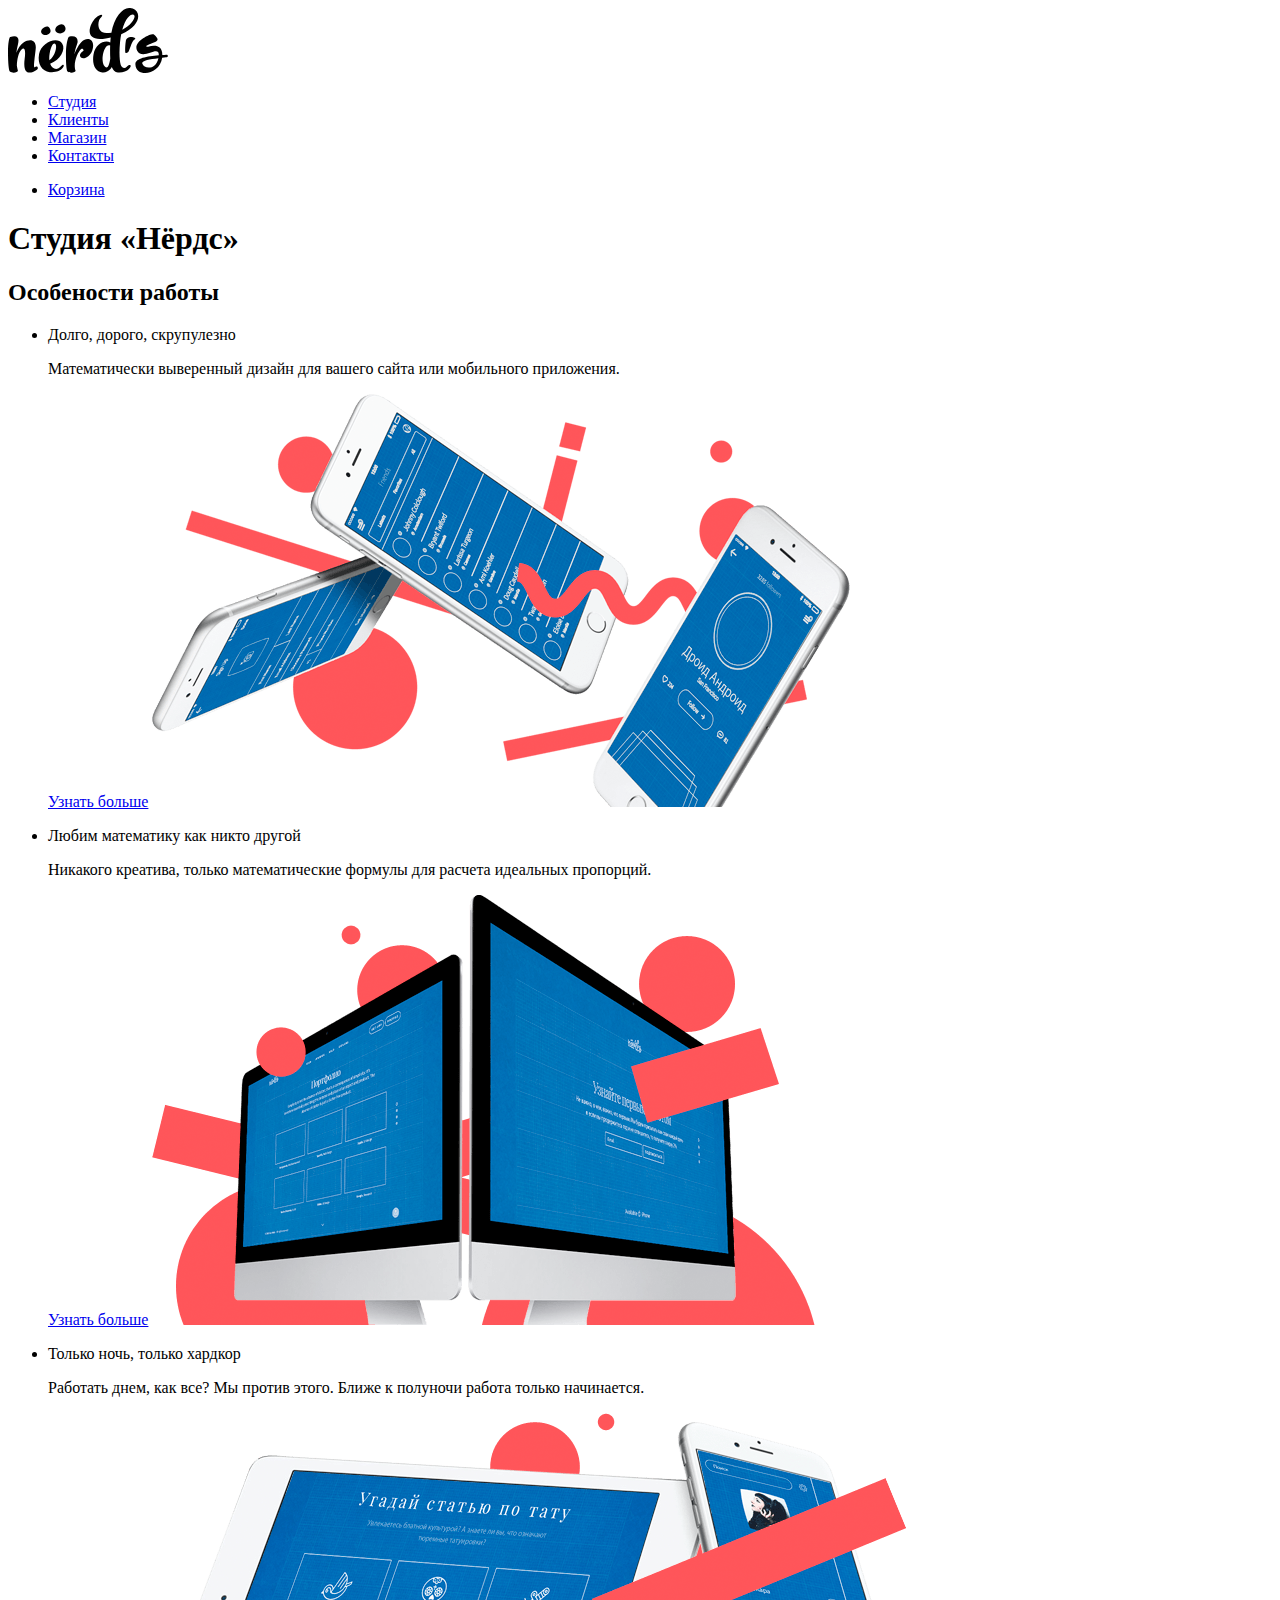
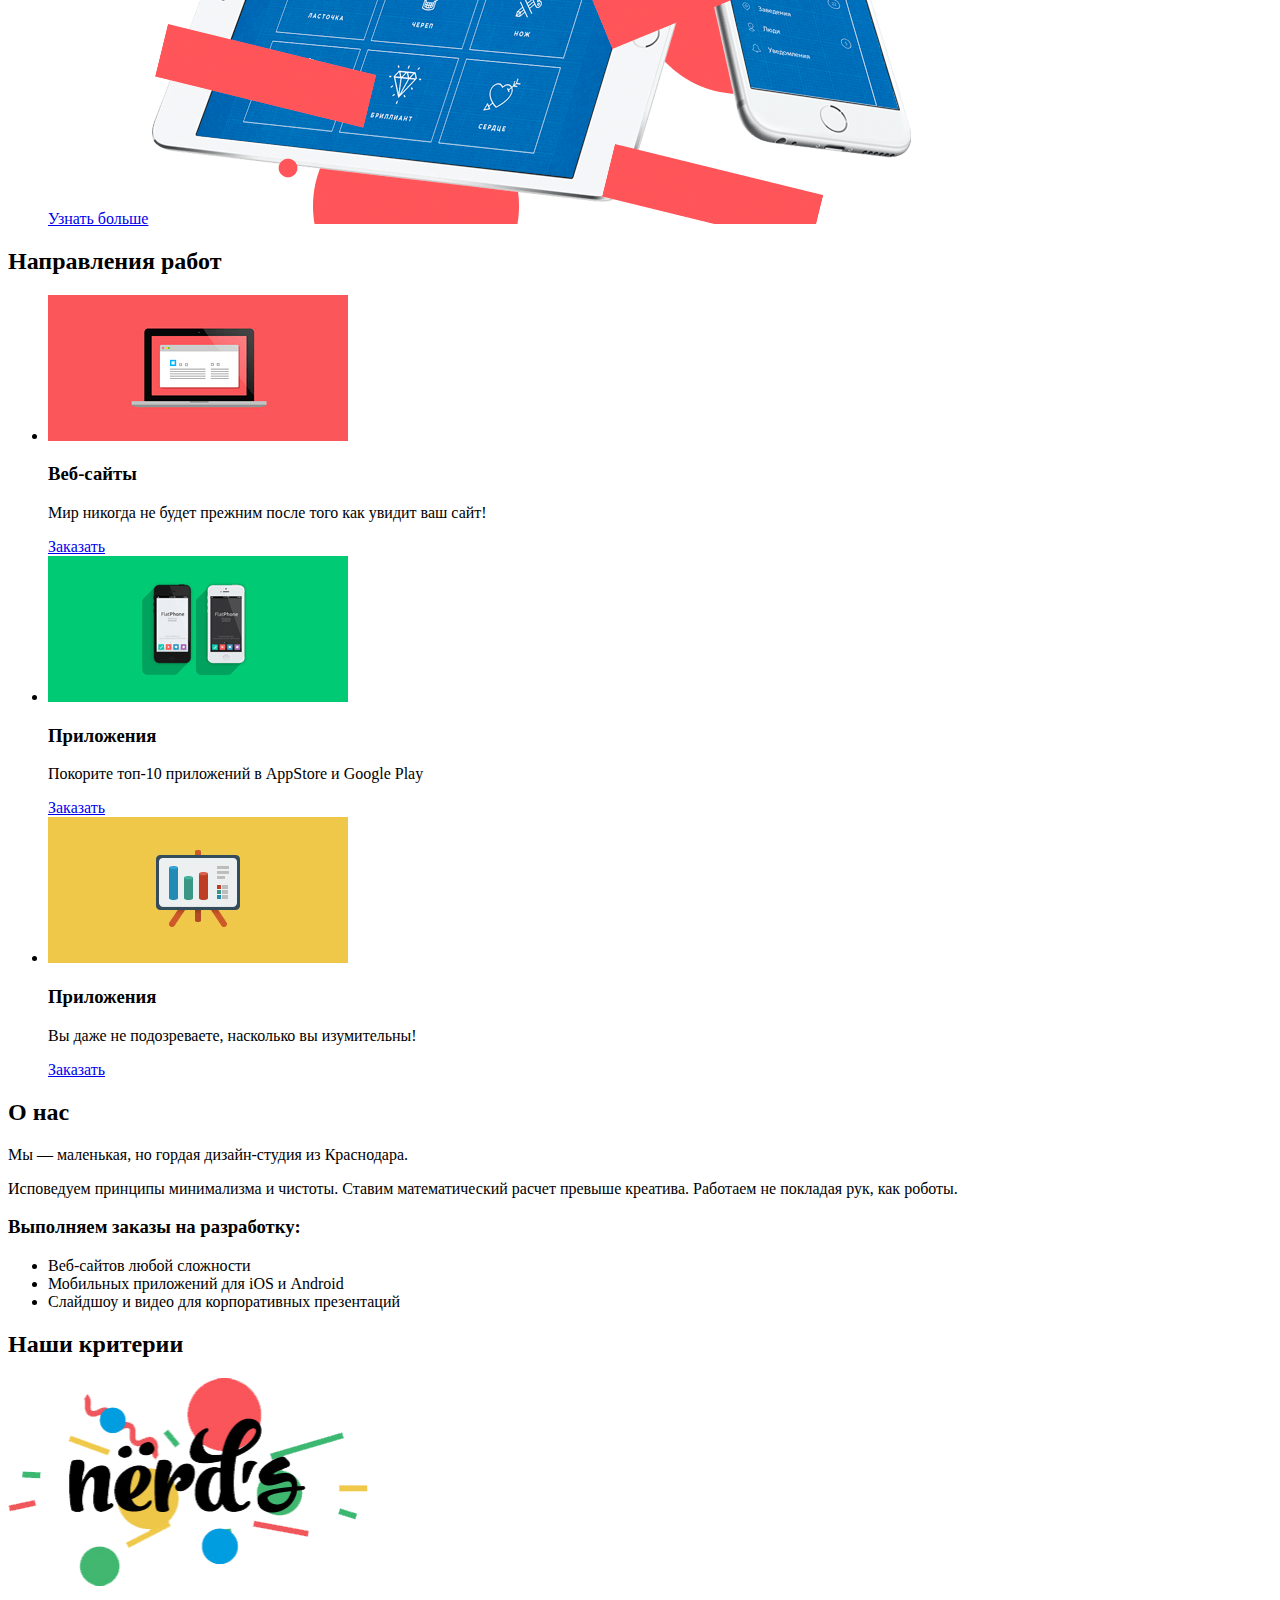
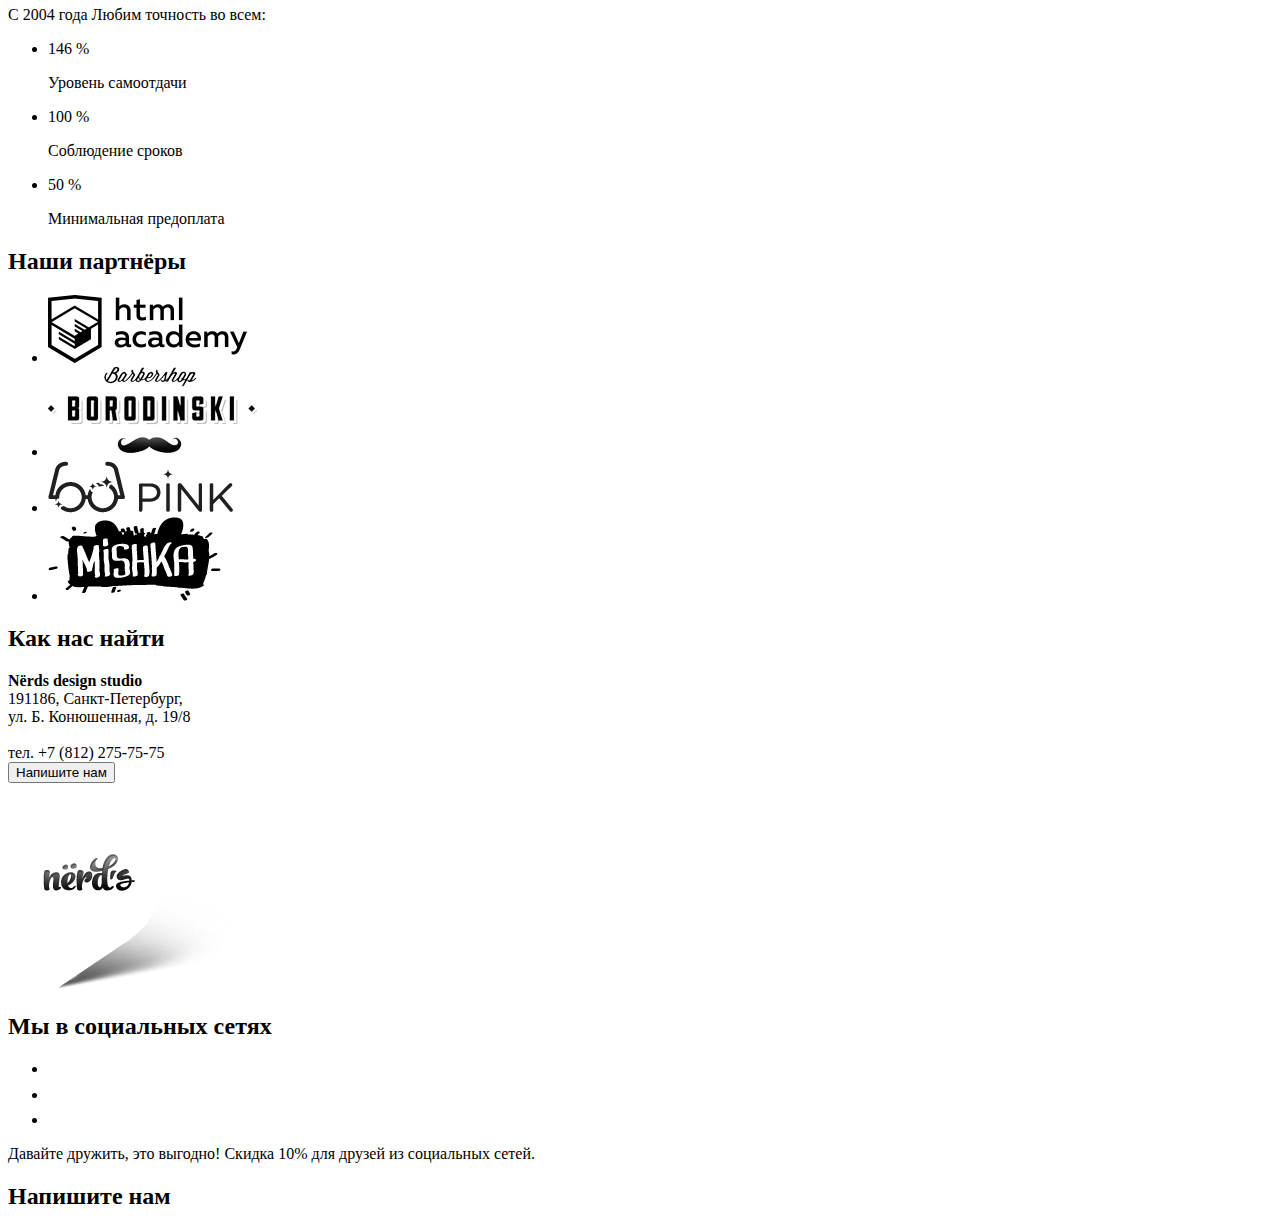
==== index.html @ 0b2f382c "Добавлены и оптимизированы изображения" ====
<!DOCTYPE html>
<html lang="ru">
  <head>
    <meta charset="utf-8">
    <title>Студия «Нёрдс»</title>
  </head>
  <body>
    <header>
      <nav>
        <a>
          <img src="img/logo-nerds.svg" width="160" height="65" 
            alt="Логотип «Нёрдс»">
        </a>
        <ul>
          <li><a href="#">Студия</a></li>
          <li><a href="#">Клиенты</a></li>
          <li><a href="catalog.html">Магазин</a></li>
          <li><a href="#">Контакты</a></li>
        </ul>
        <ul>
          <li><a href="#">Корзина</a></li>
        </ul>
      </nav>
    </header>
    <main>
      <h1>Студия «Нёрдс»</h1>
      <section>
        <h2>Особености работы</h2>
        <ul>
          <li>
            <p>Долго, дорого, скрупулезно</p>
            <p>Математически выверенный дизайн 
              для вашего сайта или мобильного приложения.</p>
            <a href="#">Узнать больше</a>
            <img src="img/slide-1.png" width="698" height="413"
              alt="Логотип сладера">
          </li>
          <li>
            <p>Любим математику как никто другой</p>
            <p>Никакого креатива, только математические формулы 
              для расчета идеальных пропорций.</p>
            <a href="#">Узнать больше</a>
            <img src="img/slide-2.png" width="663" height="430"
              alt="Логотип сладера">
          </li>
          <li>
            <p>Только ночь, только хардкор</p>
            <p>Работать днем, как все? Мы против этого.
              Ближе к полуночи работа только начинается.</p>
            <a href="#">Узнать больше</a>
            <img src="img/slide-3.png" width="759" height="411"
              alt="Логотип сладера">
          </li>
        </ul>
      </section>
      
      <section>
        <h2>Направления работ</h2>
        <ul>
          <li>
            <img src="img/item-web-sites.png" width="300" height="146" alt="Веб-сайты">
            <h3>Веб-сайты</h3>
            <p>Мир никогда не будет прежним после того как увидит ваш сайт!</p>
            <a href="#">Заказать</a>
          </li>
          <li>
            <img src="img/item-mobile-apps.png" width="300" height="146" alt="Приложения">
            <h3>Приложения</h3>
            <p>Покорите топ-10 приложений в AppStore и Google Play</p>
            <a href="#">Заказать</a>
          </li>
          <li>
            <img src="img/item-presentations.png" width="300" height="146" alt="Презентации">
            <h3>Приложения</h3>
            <p>Вы даже не подозреваете, насколько вы изумительны!</p>
            <a href="#">Заказать</a>
          </li>
        </ul>
      </section>

      <section>
        <h2>О нас</h2>
        <p>Мы — маленькая, но гордая дизайн-студия из Краснодара.</p>
        <p>Исповедуем принципы минимализма и чистоты. 
          Ставим математический расчет превыше креатива. 
          Работаем не покладая рук, как роботы.</p>
        <h3>Выполняем заказы на разработку:</h3>
        <ul>
          <li>Веб-сайтов любой сложности</li>
          <li>Мобильных приложений для iOS и Android</li>
          <li>Слайдшоу и видео для корпоративных презентаций</li>
        </ul>
      </section>
      
      <section>
        <h2>Наши критерии</h2>
        <img src="img/logo-nerds.png" width="360" height="208" alt="Логотип Нёрдс">
        <p>C 2004 года Любим точность во всем:</p>
        <ul>
          <li>
            <p>
              <span>146</span>
              <span>%</span>
            </p>
            <p>Уровень самоотдачи</p>
          </li>
          <li>
            <p>
              <span>100</span>
              <span>%</span>
            </p>
            <p>Соблюдение сроков</p>
          </li>
          <li>
            <p>
              <span>50</span>
              <span>%</span>
            </p> 
            <p>Минимальная предоплата</p>
          </li>
        </ul>
      </section>

      <section>
        <h2>Наши партнёры</h2>
        <ul>
          <li>
            <a href="#"><img src="img/logo-html-academy.png" width="199" height="68" alt="Логотип HTML Academy"></a>
          </li>
          <li>
            <a href="#"><img src="img/logo-borodinski.png" width="209" height="90" alt="Логотип Бородинский"></a>
          </li>
          <li>
            <a href="#"><img src="img/logo-pink.png" width="185" height="52" alt="Логотип PINK"></a>
          </li>
          <li>
            <a href="#"><img src="img/logo-mishka.png" width="173" height="84" alt="Логотип Mishka"></a>
          </li>
        </ul>
      </section>
    </main>
    <footer>
      <section>
        <h2>Как нас найти</h2>
        <p>
          <b>Nёrds design studio</b><br>
          191186, Санкт-Петербург,<br>
          ул. Б. Конюшенная, д. 19/8<br><br>
          тел. +7 (812) 275-75-75<br>
          <button>Напишите нам</button>
        </p>
        <img src="img/map-marker.png" alt="Маркер на карте">
      </section>

      <section>
        <h2>Мы в социальных сетях</h2>
        <ul>
          <li><a href="#"><img src="img/ic-vk.svg" width="26" height="15" alt="Вконтакте"></a></li>
          <li><a href="#"><img src="img/ic-fb.svg" width="12" height="22" alt="Фейсбук"></a></li>
          <li><a href="#"><img src="img/ic-insta.svg" width="21" height="21" alt="Инстаграм"></a></li>
        </ul>
        <p>
          <span>Давайте дружить, это выгодно!</span>
          <span>Скидка 10% для друзей из социальных сетей.</span>
        </p>
      </section>
    </footer>

    <section>
      <h2>Напишите нам</h2>
      <!-- Здесь будет форма обратной связи -->
    </section>
  </body>
</html>
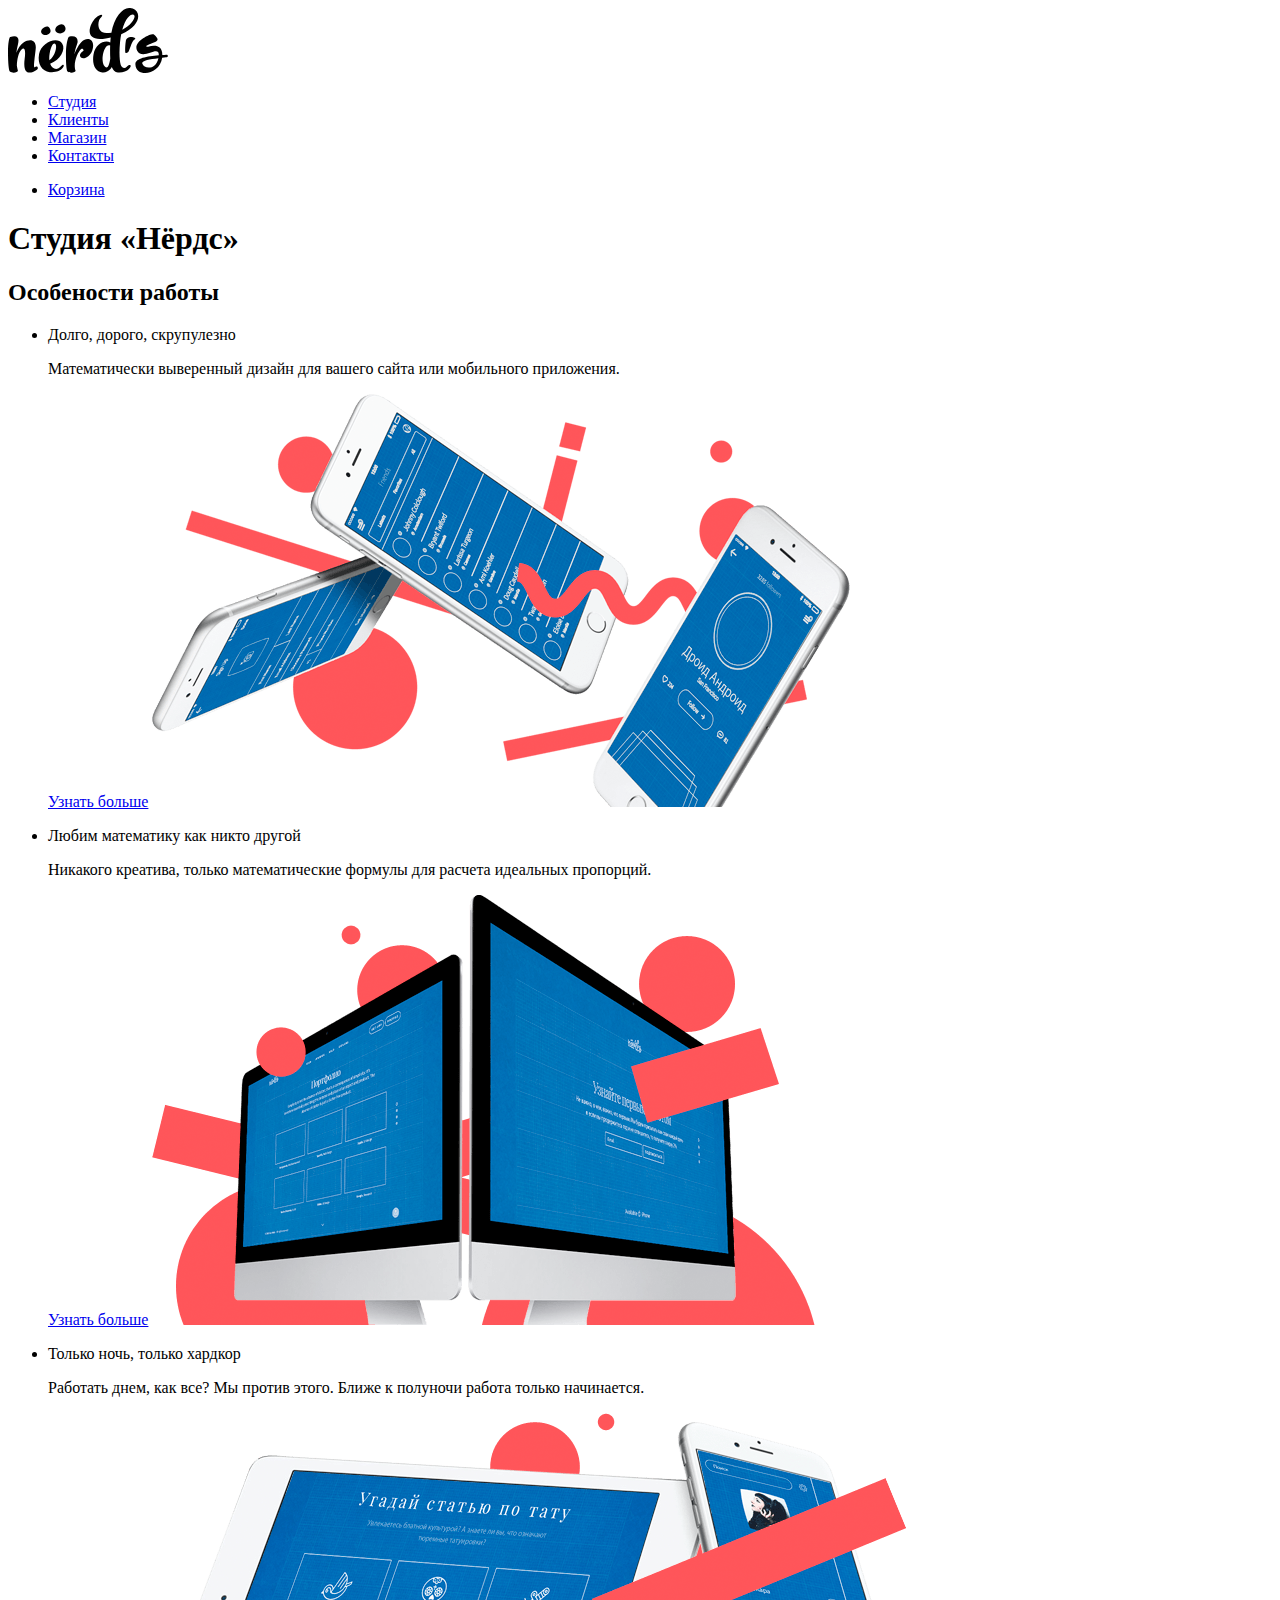
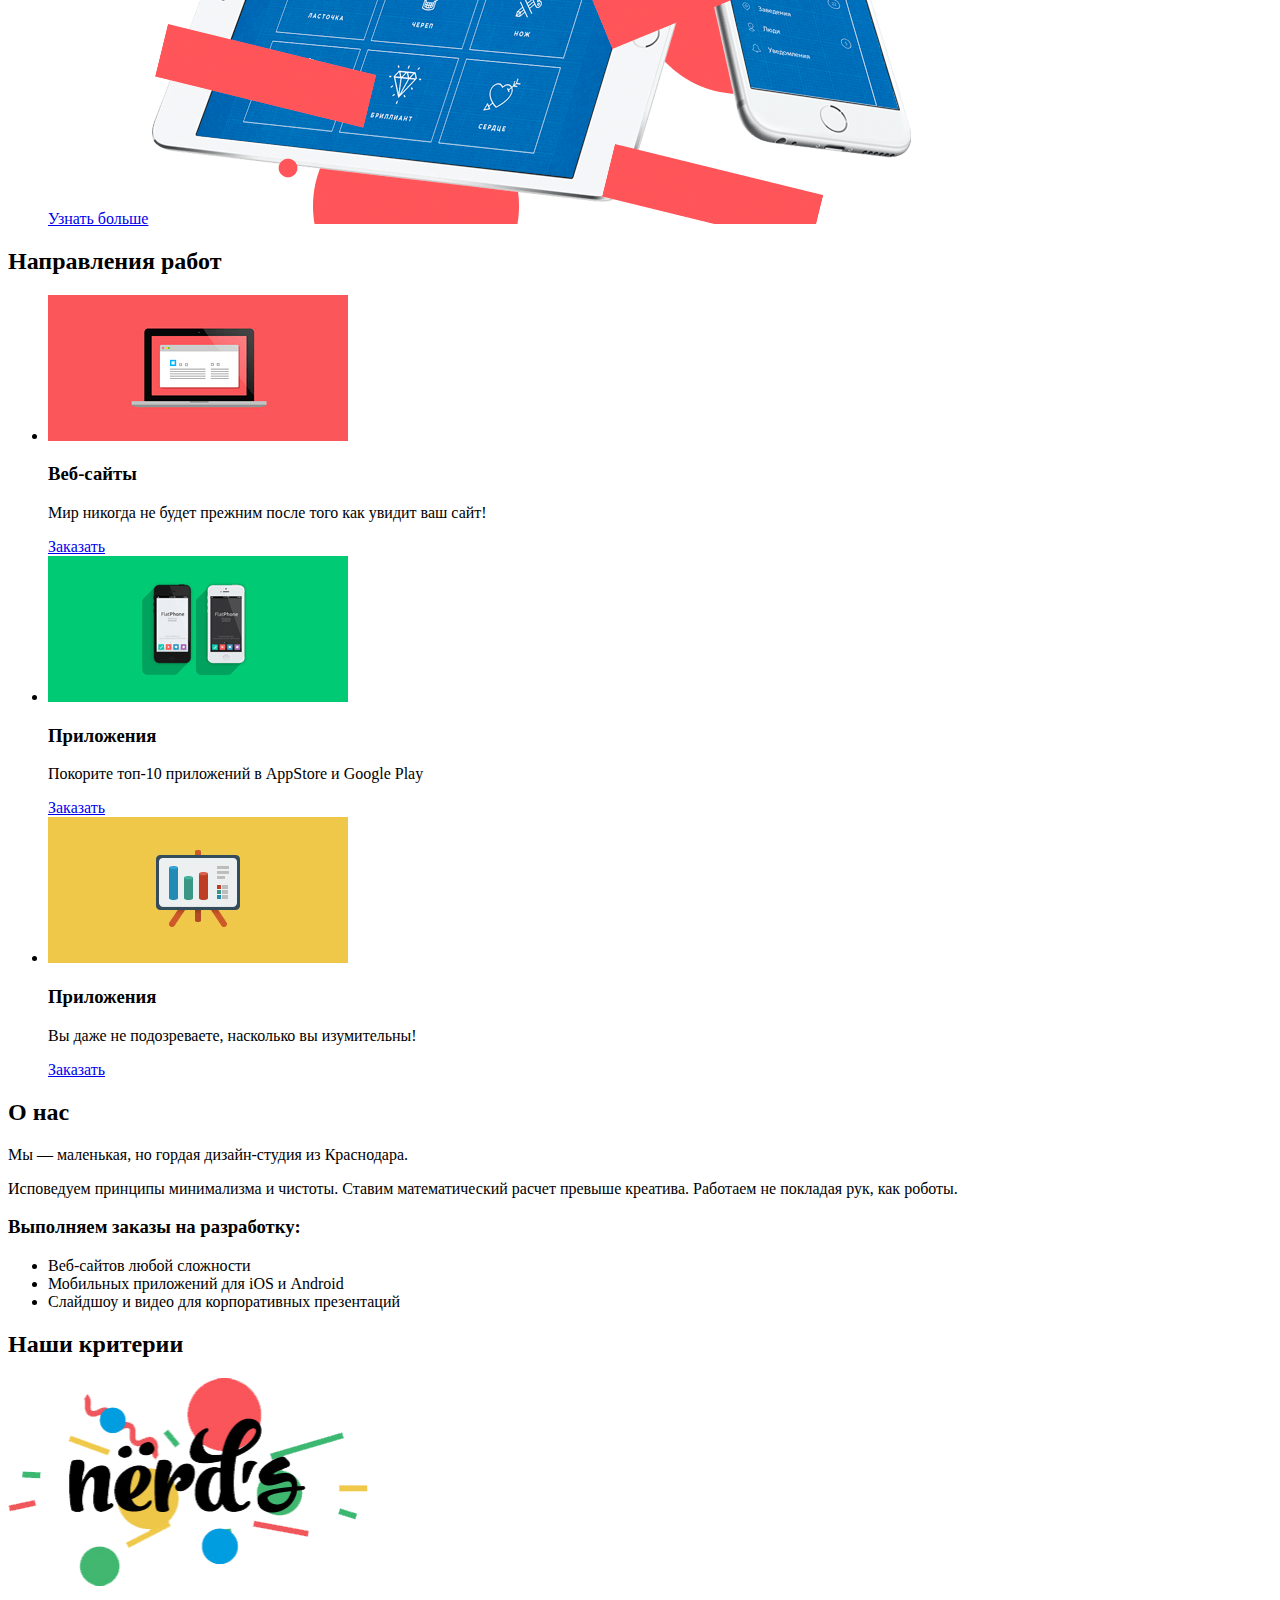
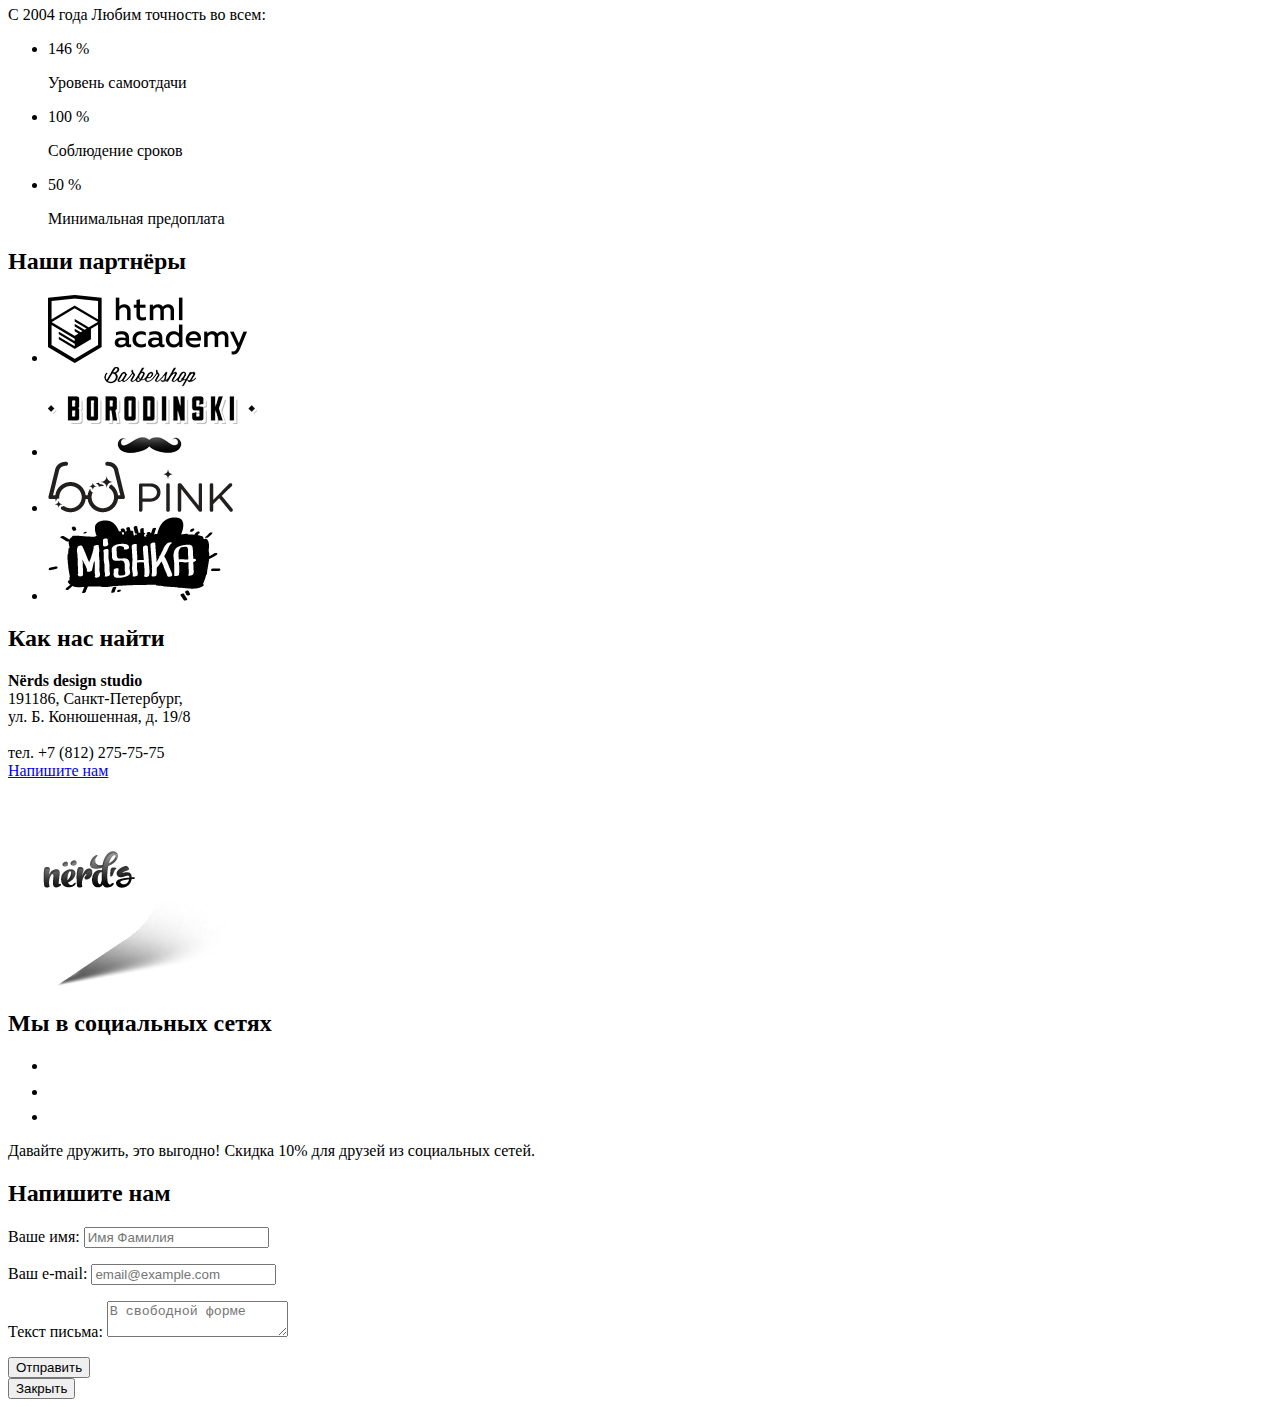
==== commit cefaa0c7: "Добавлены формы" ====
--- a/index.html
+++ b/index.html
@@ -147,7 +147,7 @@
           191186, Санкт-Петербург,<br>
           ул. Б. Конюшенная, д. 19/8<br><br>
           тел. +7 (812) 275-75-75<br>
-          <button>Напишите нам</button>
+          <a href="write-us.html">Напишите нам</a>
         </p>
         <img src="img/map-marker.png" alt="Маркер на карте">
       </section>
@@ -168,7 +168,22 @@
 
     <section>
       <h2>Напишите нам</h2>
-      <!-- Здесь будет форма обратной связи -->
+      <form action="http://echo.htmlacademy.ru" method="post">
+        <p>
+          <label for="write-us-name">Ваше имя:</label>
+          <input id="write-us-name" name="name" type="text" placeholder="Имя Фамилия">
+        </p>
+        <p>
+          <label for="write-us-email">Ваш e-mail:</label>
+          <input id="write-us-email" name="email" type="email" placeholder="email@example.com">
+        </p>
+        <p>
+          <label for="write-us-message">Текст письма:</label>
+          <textarea id="write-us-message" name="message" placeholder="В свободной форме"></textarea>
+        </p>
+        <button type="submit">Отправить</button>
+      </form>
+      <button type="button">Закрыть</button>
     </section>
   </body>
 </html>
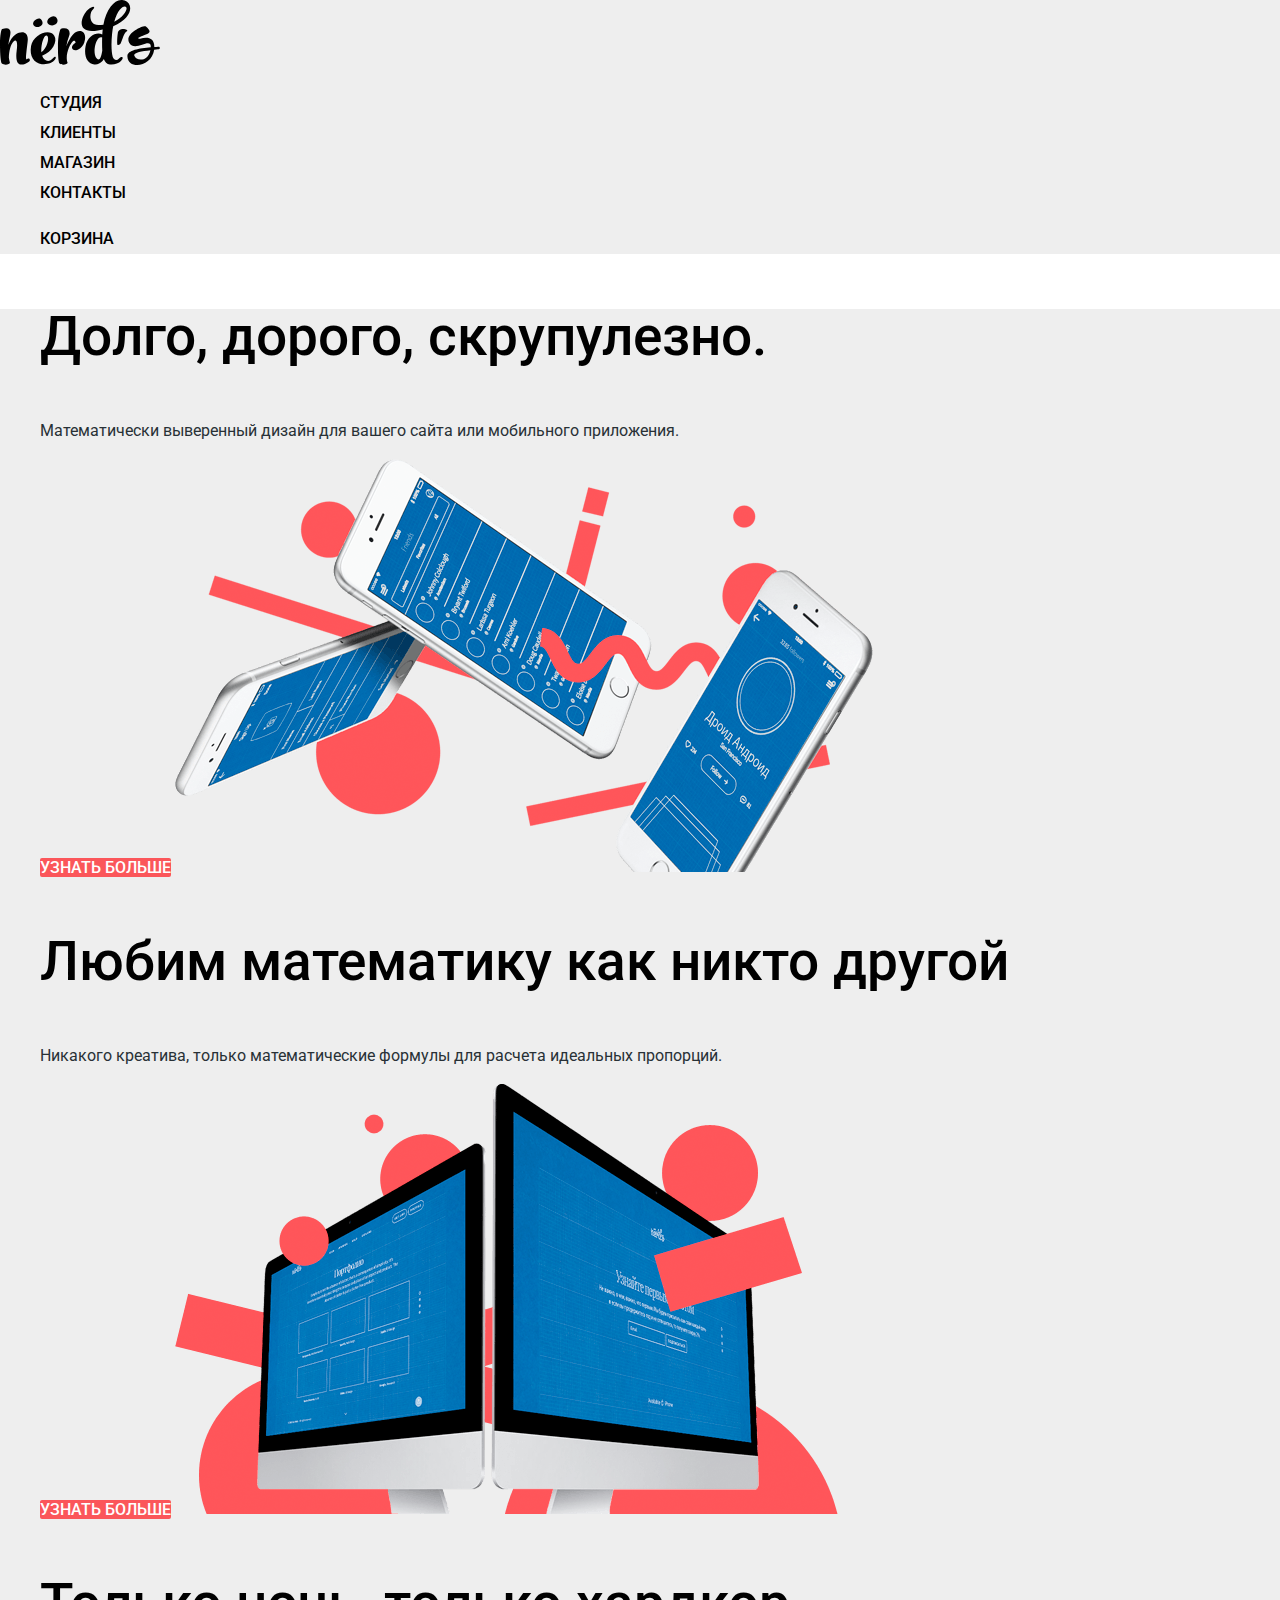
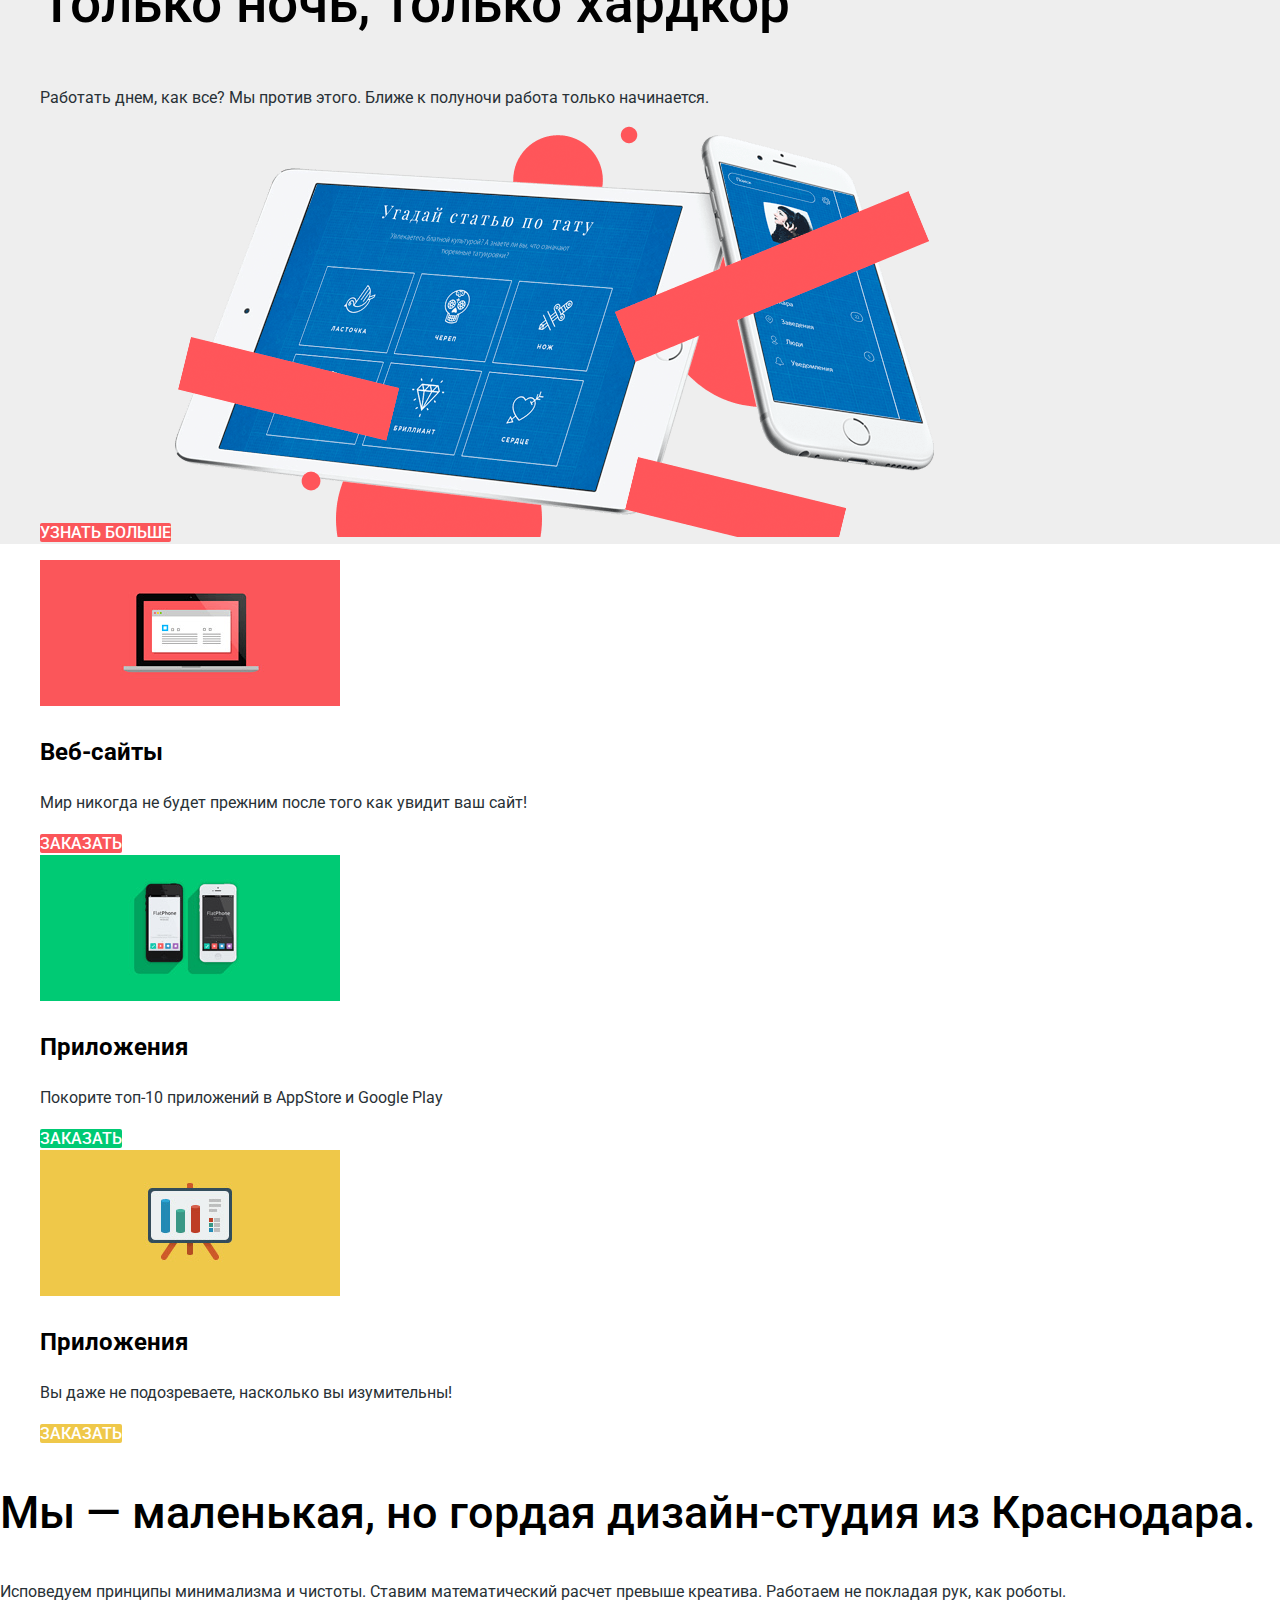
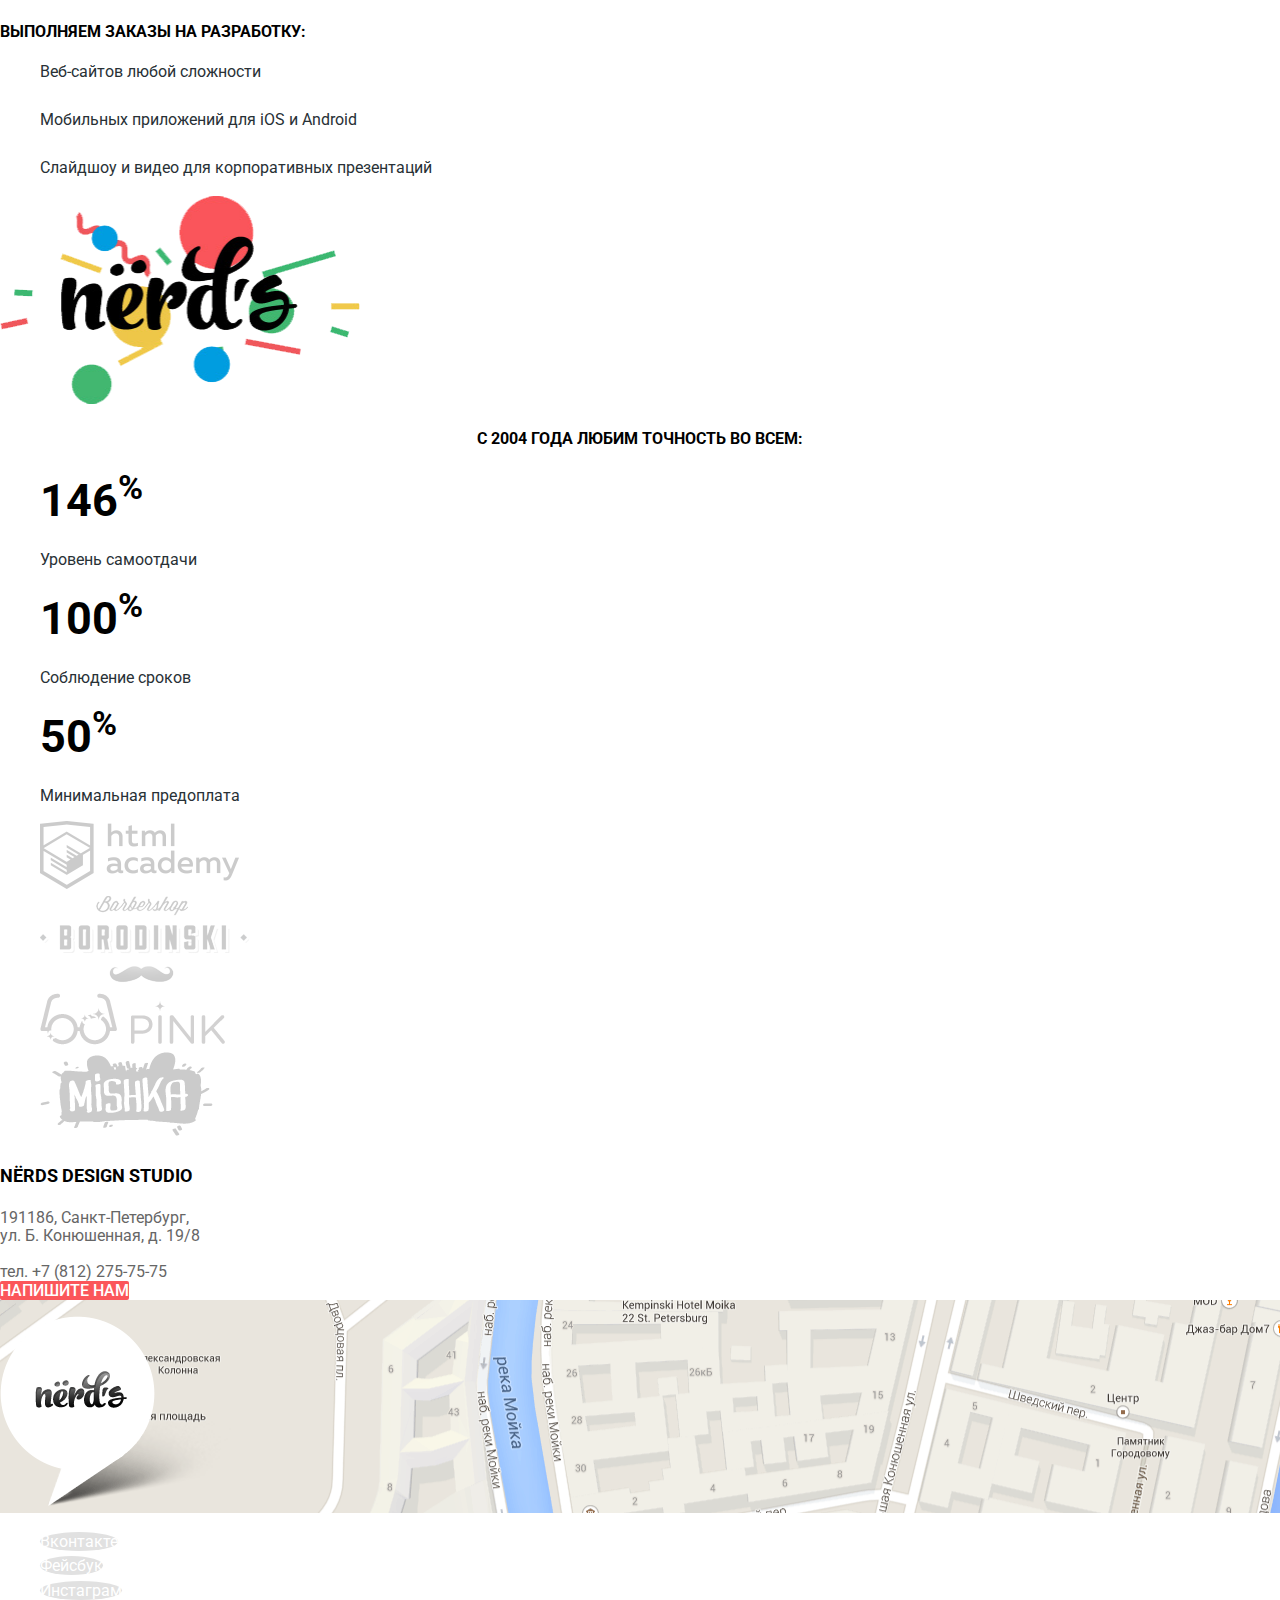
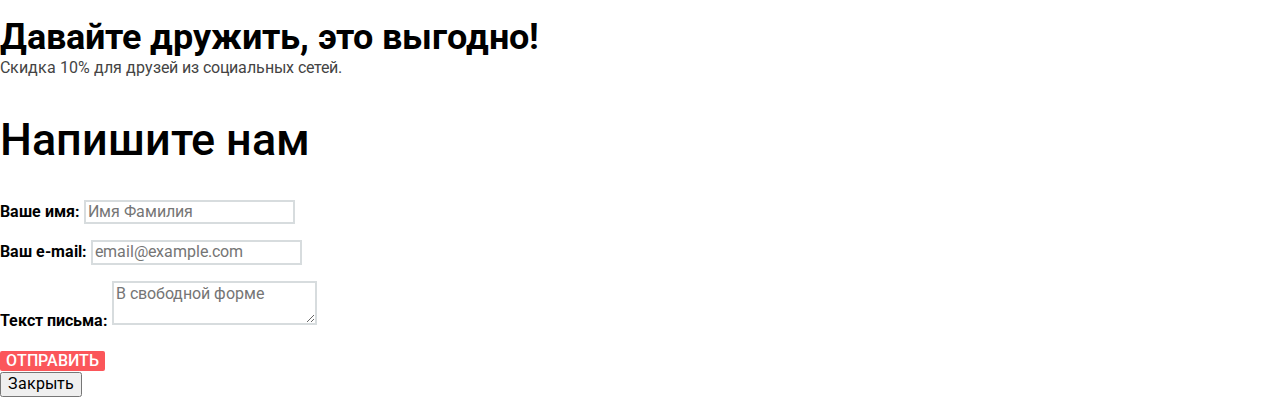
==== commit d4e7a6ad: "Добавлены базовые стили" ====
--- a/index.html
+++ b/index.html
@@ -3,127 +3,125 @@
   <head>
     <meta charset="utf-8">
     <title>Студия «Нёрдс»</title>
+    <link href="https://fonts.googleapis.com/css2?family=Roboto:wght@400;500;700&display=swap" rel="stylesheet">
+    <link rel="stylesheet" href="css/normalize.css">
+    <link rel="stylesheet" href="css/style.css">
   </head>
   <body>
-    <header>
-      <nav>
+    <!-- HEADER -->
+    <header class="main-header">
+      <nav class="main-navigation">
         <a>
           <img src="img/logo-nerds.svg" width="160" height="65" 
             alt="Логотип «Нёрдс»">
         </a>
-        <ul>
+        <ul class="site-navigation">
           <li><a href="#">Студия</a></li>
           <li><a href="#">Клиенты</a></li>
           <li><a href="catalog.html">Магазин</a></li>
           <li><a href="#">Контакты</a></li>
         </ul>
-        <ul>
+        <ul class="user-navigation">
           <li><a href="#">Корзина</a></li>
         </ul>
       </nav>
     </header>
-    <main>
-      <h1>Студия «Нёрдс»</h1>
-      <section>
-        <h2>Особености работы</h2>
-        <ul>
-          <li>
-            <p>Долго, дорого, скрупулезно</p>
-            <p>Математически выверенный дизайн 
+
+    <!-- MAIN -->
+    <main class="main-content">
+      <h1 class="visually-hidden">Студия «Нёрдс»</h1>
+      <section class="slider">
+        <h2 class="visually-hidden">Особености работы</h2>
+        <ul class="slider-list">
+          <li class="slider-item">
+            <p class="slider-title">Долго, дорого, скрупулезно.</p>
+            <p class="slider-description">Математически выверенный дизайн 
               для вашего сайта или мобильного приложения.</p>
-            <a href="#">Узнать больше</a>
+            <a class="button button_pink" href="#">Узнать больше</a>
             <img src="img/slide-1.png" width="698" height="413"
               alt="Логотип сладера">
           </li>
-          <li>
-            <p>Любим математику как никто другой</p>
-            <p>Никакого креатива, только математические формулы 
+          <li class="slider-item">
+            <p class="slider-title">Любим математику как никто другой</p>
+            <p class="slider-description">Никакого креатива, только математические формулы 
               для расчета идеальных пропорций.</p>
-            <a href="#">Узнать больше</a>
+            <a class="button button_pink" href="#">Узнать больше</a>
             <img src="img/slide-2.png" width="663" height="430"
               alt="Логотип сладера">
           </li>
-          <li>
-            <p>Только ночь, только хардкор</p>
-            <p>Работать днем, как все? Мы против этого.
+          <li class="slider-item">
+            <p class="slider-title">Только ночь, только хардкор</p>
+            <p class="slider-description">Работать днем, как все? Мы против этого.
               Ближе к полуночи работа только начинается.</p>
-            <a href="#">Узнать больше</a>
+            <a class="button button_pink" href="#">Узнать больше</a>
             <img src="img/slide-3.png" width="759" height="411"
               alt="Логотип сладера">
           </li>
         </ul>
+        
       </section>
       
-      <section>
-        <h2>Направления работ</h2>
-        <ul>
-          <li>
+      <section class="directions">
+        <h2 class="visually-hidden">Направления работ</h2>
+        <ul class="directions-list">
+          <li class="directions-item">
             <img src="img/item-web-sites.png" width="300" height="146" alt="Веб-сайты">
             <h3>Веб-сайты</h3>
             <p>Мир никогда не будет прежним после того как увидит ваш сайт!</p>
-            <a href="#">Заказать</a>
+            <a class="button button_pink" href="#">Заказать</a>
           </li>
-          <li>
+          <li class="directions-item">
             <img src="img/item-mobile-apps.png" width="300" height="146" alt="Приложения">
             <h3>Приложения</h3>
             <p>Покорите топ-10 приложений в AppStore и Google Play</p>
-            <a href="#">Заказать</a>
+            <a class="button button_green" href="#">Заказать</a>
           </li>
-          <li>
+          <li class="directions-item">
             <img src="img/item-presentations.png" width="300" height="146" alt="Презентации">
             <h3>Приложения</h3>
             <p>Вы даже не подозреваете, насколько вы изумительны!</p>
-            <a href="#">Заказать</a>
+            <a class="button button_yellow" href="#">Заказать</a>
           </li>
         </ul>
       </section>
 
-      <section>
-        <h2>О нас</h2>
-        <p>Мы — маленькая, но гордая дизайн-студия из Краснодара.</p>
-        <p>Исповедуем принципы минимализма и чистоты. 
+      <section class="about">
+        <h2 class="visually-hidden">О нас</h2>
+        <p class="about-title">Мы — маленькая, но гордая дизайн-студия из Краснодара.</p>
+        <p class="about-directions">Исповедуем принципы минимализма и чистоты. 
           Ставим математический расчет превыше креатива. 
           Работаем не покладая рук, как роботы.</p>
         <h3>Выполняем заказы на разработку:</h3>
-        <ul>
-          <li>Веб-сайтов любой сложности</li>
-          <li>Мобильных приложений для iOS и Android</li>
+        <ul class="about-order-list">
+          <li>Веб-сайтов любой сложности</li><br>
+          <li>Мобильных приложений для iOS и Android</li><br>
           <li>Слайдшоу и видео для корпоративных презентаций</li>
         </ul>
       </section>
       
-      <section>
-        <h2>Наши критерии</h2>
+      <section class="criteria">
+        <h2 class="visually-hidden">Критерии работы</h2>
         <img src="img/logo-nerds.png" width="360" height="208" alt="Логотип Нёрдс">
-        <p>C 2004 года Любим точность во всем:</p>
-        <ul>
+        <p class="criteria-title">C 2004 года любим точность во всем:</p>
+        <ul class="criteria-list">
           <li>
-            <p>
-              <span>146</span>
-              <span>%</span>
-            </p>
-            <p>Уровень самоотдачи</p>
+            <p class="criteria-item-title">146<sup>%</sup></p>
+            <p class="criteria-item-slogan">Уровень самоотдачи</p>
           </li>
           <li>
-            <p>
-              <span>100</span>
-              <span>%</span>
-            </p>
-            <p>Соблюдение сроков</p>
+            <p class="criteria-item-title">100<sup>%</sup></p>
+            <p class="criteria-item-slogan">Соблюдение сроков</p>
           </li>
           <li>
-            <p>
-              <span>50</span>
-              <span>%</span>
-            </p> 
-            <p>Минимальная предоплата</p>
+            <p class="criteria-item-title">50<sup>%</sup></p> 
+            <p class="criteria-item-slogan">Минимальная предоплата</p>
           </li>
         </ul>
       </section>
 
-      <section>
-        <h2>Наши партнёры</h2>
-        <ul>
+      <section class="partners">
+        <h2 class="visually-hidden">Наши партнёры</h2>
+        <ul class="partners-list">
           <li>
             <a href="#"><img src="img/logo-html-academy.png" width="199" height="68" alt="Логотип HTML Academy"></a>
           </li>
@@ -139,34 +137,39 @@
         </ul>
       </section>
     </main>
+
+    <!-- FOOTER -->
     <footer>
-      <section>
-        <h2>Как нас найти</h2>
-        <p>
-          <b>Nёrds design studio</b><br>
-          191186, Санкт-Петербург,<br>
-          ул. Б. Конюшенная, д. 19/8<br><br>
-          тел. +7 (812) 275-75-75<br>
-          <a href="write-us.html">Напишите нам</a>
-        </p>
+      <section class="footer-location">
+        <h2 class="visually-hidden">Где мы находимся</h2>
+        <div class="address">
+          <h3>Nёrds design studio</h3>
+          <p>
+            191186, Санкт-Петербург,<br>
+            ул. Б. Конюшенная, д. 19/8<br><br>
+            тел. +7 (812) 275-75-75<br>
+            <a class="button button_pink" href="write-us.html">Напишите нам</a>
+          </p>
+        </div>
         <img src="img/map-marker.png" alt="Маркер на карте">
       </section>
 
-      <section>
-        <h2>Мы в социальных сетях</h2>
-        <ul>
-          <li><a href="#"><img src="img/ic-vk.svg" width="26" height="15" alt="Вконтакте"></a></li>
-          <li><a href="#"><img src="img/ic-fb.svg" width="12" height="22" alt="Фейсбук"></a></li>
-          <li><a href="#"><img src="img/ic-insta.svg" width="21" height="21" alt="Инстаграм"></a></li>
+      <section class="footer-social">
+        <h2 class="visually-hidden">Мы в социальных сетях</h2>
+        <ul class="social-list">
+          <li><a href="#">Вконтакте</a></li>
+          <li><a href="#">Фейсбук</a></li>
+          <li><a href="#">Инстаграм</a></li>
         </ul>
-        <p>
-          <span>Давайте дружить, это выгодно!</span>
-          <span>Скидка 10% для друзей из социальных сетей.</span>
+        <p class="footer-social-title">
+          <span class="slogan">Давайте дружить, это выгодно!</span><br>
+          <span class="discount">Скидка 10% для друзей из социальных сетей.</span>
         </p>
       </section>
     </footer>
 
-    <section>
+    <!-- MODAL -->
+    <section class="write-us">
       <h2>Напишите нам</h2>
       <form action="http://echo.htmlacademy.ru" method="post">
         <p>
@@ -181,7 +184,7 @@
           <label for="write-us-message">Текст письма:</label>
           <textarea id="write-us-message" name="message" placeholder="В свободной форме"></textarea>
         </p>
-        <button type="submit">Отправить</button>
+        <button class="button button_pink" type="submit">Отправить</button>
       </form>
       <button type="button">Закрыть</button>
     </section>
--- a/css/style.css
+++ b/css/style.css
@@ -0,0 +1,487 @@
+body {
+  margin: 0;
+  padding: 0;
+
+  font-family: 'Roboto', Arial, sans-serif;
+  font-size: 16px;
+  font-weight: 400;
+  line-height: 24px;
+  color: #283136;
+
+  background-color: #ffffff;
+}
+
+a {
+  text-decoration: none;
+}
+
+.visually-hidden {
+  position: absolute;
+  width: 1px;
+  height: 1px;
+  margin: -1px;
+  border: 0;
+  padding: 0;
+  clip: rect(0 0 0 0);
+  overflow: hidden;
+}
+
+/* HEADER */
+.main-header {
+  background-color: #eeeeee;
+}
+
+.site-logo img:hover {
+  opacity: 0.8;
+}
+
+.site-logo img:active {
+  opacity: 0.3;
+}
+
+.site-navigation,
+.user-navigation {
+  list-style: none;
+}
+
+.site-navigation a,
+.user-navigation a {
+  font-weight: 500;
+  line-height: 30px;
+  color: #000000;
+
+  text-transform: uppercase;
+}
+
+.site-navigation a:hover,
+.user-navigation a:hover {
+  color: #fb565a;
+}
+
+.site-navigation a:active,
+.user-navigation a:active {
+  color: #000000;
+
+  opacity: 0.3;
+}
+
+.navigation_selected {
+  border-bottom: 2px solid #fb565a;
+}
+
+/* MAIN */
+.page-title {
+  font-size: 55px;
+  font-weight: 500;
+  line-height: 55px;
+  color: #000000;
+
+  background-color: #eeeeee;
+}
+
+.slider {
+  background-color: #eeeeee;
+}
+
+.slider-list {
+  list-style: none;
+}
+
+.slider-item {
+  /* display: none; */
+}
+
+.slider-title {
+  font-size: 55px;
+  font-weight: 500;
+  line-height: 55px;
+  color: #000000;
+}
+
+.slider-description {
+  color: #283136;
+}
+
+.button {
+  font-weight: 500;
+  line-height: 18px;
+
+  text-align: center;
+  vertical-align: middle;
+  text-transform: uppercase;
+
+  border-radius: 2px;
+  border: none;
+  cursor: pointer;
+}
+
+.button_pink {
+  color: #ffffff;
+
+  background-color: #fb565a;
+} 
+
+.button_pink:hover {
+  background-color: #e74246;
+}
+
+.button_pink:active {
+  color: rgba(255, 255, 255, 0.3);
+
+  background-color: #d7373b;
+  box-shadow: inset 0 3px #c13135;
+}
+
+.button_green {
+  color: #ffffff;
+
+  background-color: #00ca74;
+}
+
+.button_green:hover {
+  background-color: #00bc6c;
+}
+
+.button_green:active {
+  color: rgba(255, 255, 255, 0.3);
+
+  background-color: #00aa62;
+  box-shadow: inset 0 3px #009958;
+}
+
+.button_yellow {
+  color: #ffffff;
+
+  background-color: #efc84a;
+}
+
+.button_yellow:hover {
+  background-color: #eab534;
+}
+
+.button_yellow:active {
+  color: rgba(255, 255, 255, 0.3);
+
+  background-color: #e5a722;
+  box-shadow: inset 0 3px #ce961f;
+}
+
+.button_grey {
+  color: #000000;
+
+  background-color: #eeeeee;
+}
+
+.button_grey:hover {
+  background-color: #dfdfdf;
+}
+
+.button_grey:active {
+  color: rgba(0, 0, 0, 0.3);
+
+  background-color: #d5d5d5;
+  box-shadow: inset 0 3px #bfbfbf;
+}
+
+.directions-list {
+  list-style: none;
+}
+
+.directions-item h3 {
+  font-size: 24px;
+  line-height: 30px;
+  font-weight: 700;
+  color: #000000;
+}
+
+.about-title {
+  font-size: 45px;
+  font-weight: 500;
+  line-height: 45px;
+  color: #000000;
+}
+
+.about h3 {
+  font-size: 16px;
+  color: #000000;
+  text-transform: uppercase;
+}
+
+.about-order-list {
+  list-style: none;
+}
+
+.criteria-title {
+  font-weight: 700;
+  color: #000000;
+  text-transform: uppercase;
+  text-align: center;
+}
+
+.criteria-list {
+  list-style: none;
+}
+
+.criteria-item-title {
+  font-size: 45px;
+  font-weight: 700;
+  line-height: 10px;
+  color: #000000;
+}
+
+.criteria-item-slogan {
+  font-size: 16px;
+  line-height: 18px;
+}
+
+.partners-list {
+  list-style: none;
+}
+
+.partners-list a {
+  opacity: 0.2;
+}
+
+.partners-list a:hover {
+  opacity: 1;
+}
+
+.partners-list a:active {
+  opacity: 0.1;
+}
+
+.filter fieldset {
+  border: none;
+}
+
+.filter legend,
+.sorting p {
+  font-size: 18px;
+  font-weight: 700;
+  line-height: 30px;
+  color: #000000;
+
+  text-transform: uppercase;
+}
+
+.filter ul {
+  line-height: 20px;
+
+  list-style: none;
+}
+
+.filter-price label {
+  text-transform: uppercase;
+}
+
+.filter-input {
+  opacity: 0.4;
+}
+
+.filter-input:hover {
+  opacity: 1;
+}
+
+.filter-input:disabled,
+.filter-input:disabled + label {
+  opacity: 0.1;
+}
+
+.sorting-list {
+  list-style: none;
+}
+
+.sorting-list label {
+  font-size: 14px;
+  line-height: 18px;
+  color: #000000;
+
+  text-transform: uppercase;
+  opacity: 0.3;
+  background-color: transparent;
+  border: none;
+  cursor: pointer;
+}
+
+.sorting-input:hover + label {
+  opacity: 0.6;
+}
+
+.sorting-input:active + label,
+.sorting-input:checked + label {
+  opacity: 1;
+}
+
+.templates-list {
+  list-style: none;
+}
+
+.templates-item {
+  position: relative;
+}
+
+.templates-item:hover {
+  box-shadow: 0px 6px 15px 0px rgba(0, 1, 1, 0.25);
+}
+
+.templates-item:hover .cover-border {
+  opacity: 1;
+}
+
+.templates-item:hover .cover-img {
+  outline: none;
+}
+
+.templates-item:hover .template-info {
+  display: block;
+}
+
+.cover-border {
+  display: block;
+
+  opacity: 0.1;
+}
+
+.cover-img {
+  display: block;
+
+  outline: 1px solid #ededed;
+  outline-offset: -1px;
+}
+
+.template-info {
+  display: none;
+  position: absolute;
+  bottom: 0;
+
+  text-align: center;
+
+  background-color: #eeeeee;
+}
+
+.template-info .title {
+  font-size: 18px;
+  font-weight: 900;
+  color: #000000;
+
+  text-transform: uppercase;
+}
+
+.template-info .title:hover {
+  color: #fb565a;
+}
+
+.template-info .title:active {
+  color: #000000;
+  opacity: 0.3;
+}
+
+.template-info .description {
+  color: #666666;
+}
+
+/* FOOTER */
+.footer-location {
+  background-image: url("../img/map.png");
+  background-position: 0 0;
+  background-repeat: no-repeat;
+}
+
+.address {
+  background-color: #ffffff;
+}
+
+.address h3 {
+  font-size: 18px;
+  font-weight: 700;
+  line-height: 30px;
+  color: #000000;
+  text-transform: uppercase;
+}
+
+.address p {
+  line-height: 18px;
+  color: #666666;
+}
+  
+.social-list {
+  list-style: none;
+}
+
+.social-list a {
+  color: #ffffff;
+  text-align: center;
+  vertical-align: middle;
+
+  background-color: #e1e1e1;
+  border-radius: 50%;
+}
+
+.social-list a:hover {
+  background-color: #e74246;
+}
+
+.social-list a:active {
+  color: rgba(255, 255, 255, 0.3);
+
+  background-color: #d7373b;
+  box-shadow: inset 0 3px #c13135;
+}
+
+.footer-social-title .slogan {
+  font-size: 36px;
+  font-weight: 700;
+  color: #000000;
+  line-height: 36px;
+}
+
+.footer-social-title .discount {
+  line-height: 22px;
+  color: #444444;
+}
+
+.pagination-list {
+  list-style: none;
+}
+
+.pagination-current {
+  color: #000000;
+
+  cursor: auto;
+  border: 3px solid #dbdbdb;
+}
+
+/* MODAL */
+.write-us h2 {
+  font-size: 45px;
+  font-weight: 500;
+  line-height: 45px;
+  color: #000000;
+}
+
+.write-us label {
+  font-size: 16px;
+  font-weight: 700;
+  line-height: 18px;
+  color: #000000;
+}
+
+.write-us input,
+.write-us textarea {
+  border: 2px solid #d7dcde;
+}
+
+.write-us input:hover,
+.write-us textarea:hover {
+  border: 2px solid #b4b9bb;
+}
+
+.write-us input:focus,
+.write-us textarea:focus {
+  border: 2px solid #000000;
+}
+
+.write-us input:invalid,
+.write-us textarea:invalid {
+  border: 2px solid #e74246;
+}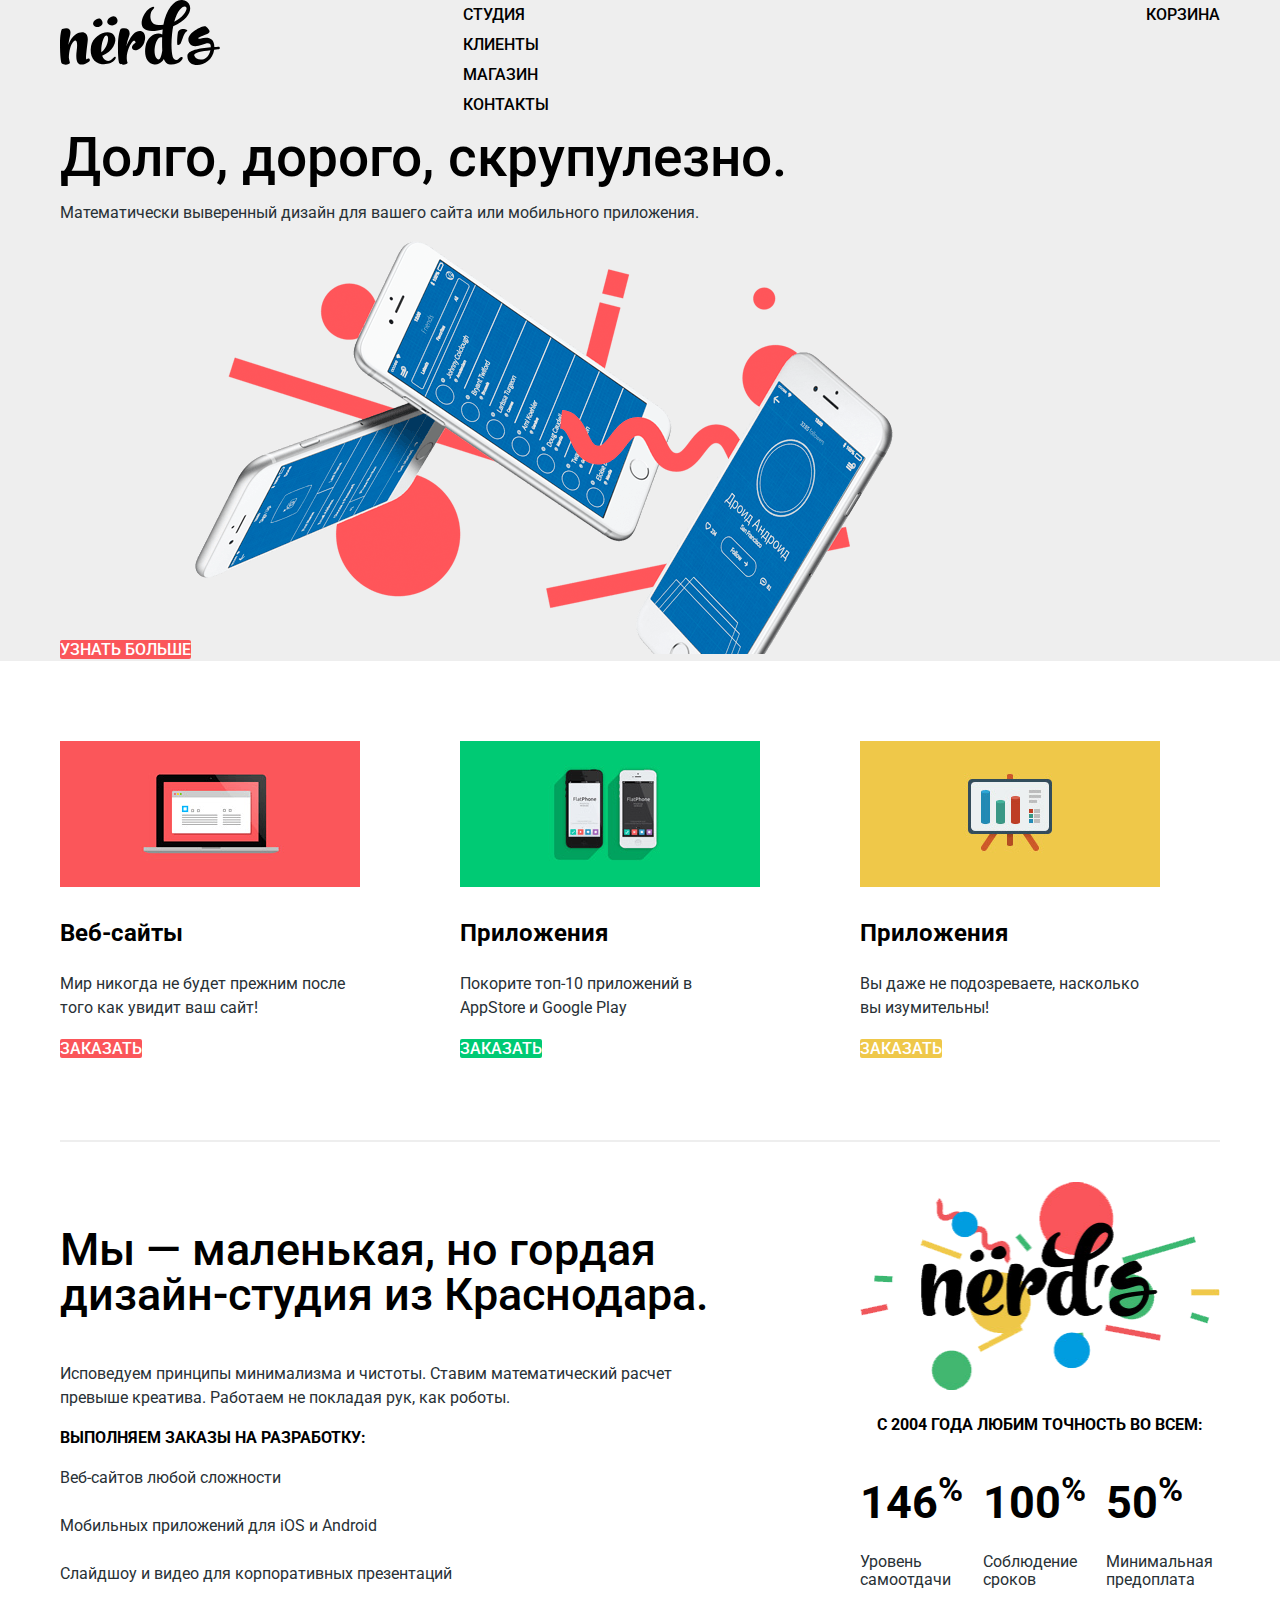
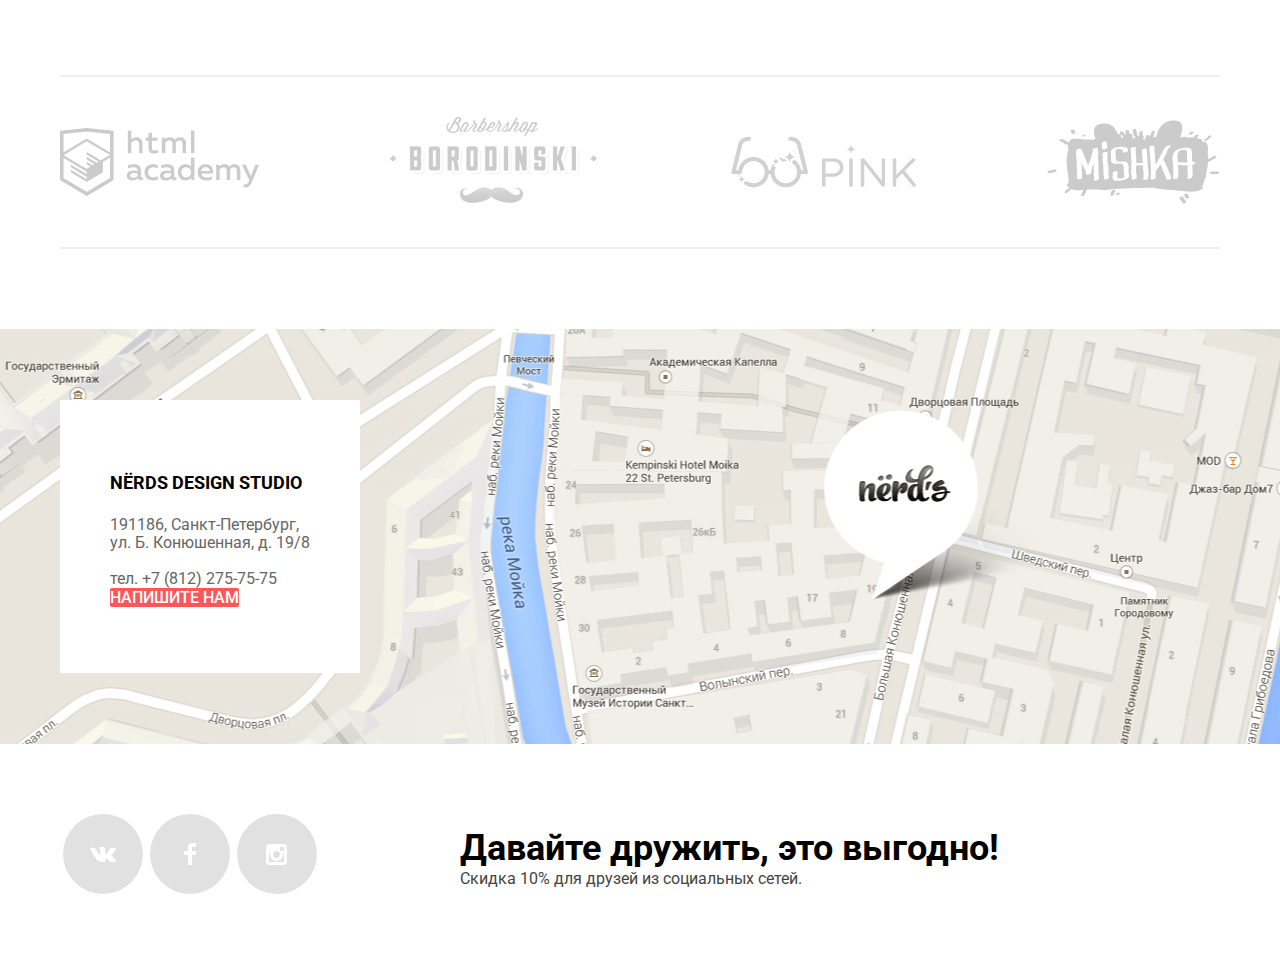
==== commit db143b95: "Добавлена базовая сетка" ====
--- a/index.html
+++ b/index.html
@@ -10,8 +10,8 @@
   <body>
     <!-- HEADER -->
     <header class="main-header">
-      <nav class="main-navigation">
-        <a>
+      <nav class="main-navigation container">
+        <a class="main-header-logo">
           <img src="img/logo-nerds.svg" width="160" height="65" 
             alt="Логотип «Нёрдс»">
         </a>
@@ -31,135 +31,148 @@
     <main class="main-content">
       <h1 class="visually-hidden">Студия «Нёрдс»</h1>
       <section class="slider">
-        <h2 class="visually-hidden">Особености работы</h2>
-        <ul class="slider-list">
-          <li class="slider-item">
-            <p class="slider-title">Долго, дорого, скрупулезно.</p>
-            <p class="slider-description">Математически выверенный дизайн 
-              для вашего сайта или мобильного приложения.</p>
-            <a class="button button_pink" href="#">Узнать больше</a>
-            <img src="img/slide-1.png" width="698" height="413"
-              alt="Логотип сладера">
-          </li>
-          <li class="slider-item">
-            <p class="slider-title">Любим математику как никто другой</p>
-            <p class="slider-description">Никакого креатива, только математические формулы 
-              для расчета идеальных пропорций.</p>
-            <a class="button button_pink" href="#">Узнать больше</a>
-            <img src="img/slide-2.png" width="663" height="430"
-              alt="Логотип сладера">
-          </li>
-          <li class="slider-item">
-            <p class="slider-title">Только ночь, только хардкор</p>
-            <p class="slider-description">Работать днем, как все? Мы против этого.
-              Ближе к полуночи работа только начинается.</p>
-            <a class="button button_pink" href="#">Узнать больше</a>
-            <img src="img/slide-3.png" width="759" height="411"
-              alt="Логотип сладера">
-          </li>
-        </ul>
+        <div class="container">
+          <h2 class="visually-hidden">Особености работы</h2>
+          <ul class="slider-list">
+            <li class="slider-item">
+              <p class="slider-title">Долго, дорого, скрупулезно.</p>
+              <p class="slider-description">Математически выверенный дизайн 
+                для вашего сайта или мобильного приложения.</p>
+              <a class="button button_pink" href="#">Узнать больше</a>
+              <img src="img/slide-1.png" width="698" height="413"
+                alt="Логотип сладера">
+            </li>
+            <li class="slider-item visually-hidden">
+              <p class="slider-title">Любим математику как никто другой</p>
+              <p class="slider-description">Никакого креатива, только математические формулы 
+                для расчета идеальных пропорций.</p>
+              <a class="button button_pink" href="#">Узнать больше</a>
+              <img src="img/slide-2.png" width="663" height="430"
+                alt="Логотип сладера">
+            </li>
+            <li class="slider-item visually-hidden">
+              <p class="slider-title">Только ночь, только хардкор</p>
+              <p class="slider-description">Работать днем, как все? Мы против этого.
+                Ближе к полуночи работа только начинается.</p>
+              <a class="button button_pink" href="#">Узнать больше</a>
+              <img src="img/slide-3.png" width="759" height="411"
+                alt="Логотип сладера">
+            </li>
+          </ul>
+        </div>
+      </section>
+
+      <div class="container">
+        <section class="directions">
+          <h2 class="visually-hidden">Направления работ</h2>
+          <ul class="directions-list">
+            <li class="directions-item">
+              <img src="img/item-web-sites.png" width="300" height="146" alt="Веб-сайты">
+              <h3>Веб-сайты</h3>
+              <p>Мир никогда не будет прежним после того как увидит ваш сайт!</p>
+              <a class="button button_pink" href="#">Заказать</a>
+            </li>
+            <li class="directions-item">
+              <img src="img/item-mobile-apps.png" width="300" height="146" alt="Приложения">
+              <h3>Приложения</h3>
+              <p>Покорите топ-10 приложений в AppStore и Google Play</p>
+              <a class="button button_green" href="#">Заказать</a>
+            </li>
+            <li class="directions-item">
+              <img src="img/item-presentations.png" width="300" height="146" alt="Презентации">
+              <h3>Приложения</h3>
+              <p>Вы даже не подозреваете, насколько вы изумительны!</p>
+              <a class="button button_yellow" href="#">Заказать</a>
+            </li>
+          </ul>
+        </section>
+
+        <div class="about-wrapper ">
+          <section class="about">
+            <h2 class="visually-hidden">О нас</h2>
+            <p class="about-title">Мы — маленькая, но гордая дизайн-студия из Краснодара.</p>
+            <p class="about-directions">Исповедуем принципы минимализма и чистоты. 
+              Ставим математический расчет превыше креатива. 
+              Работаем не покладая рук, как роботы.</p>
+            <h3>Выполняем заказы на разработку:</h3>
+            <ul class="about-order-list">
+              <li>Веб-сайтов любой сложности</li><br>
+              <li>Мобильных приложений для iOS и Android</li><br>
+              <li>Слайдшоу и видео для корпоративных презентаций</li>
+            </ul>
+          </section>
+          
+          <section class="criteria">
+            <h2 class="visually-hidden">Критерии работы</h2>
+            <img src="img/logo-nerds.png" width="360" height="208" alt="Логотип Нёрдс">
+            <p class="criteria-title">C 2004 года любим точность во всем:</p>
+            <ul class="criteria-list">
+              <li class="criteria-item">
+                <p class="criteria-item-title">146<sup>%</sup></p>
+                <p class="criteria-item-slogan">Уровень самоотдачи</p>
+              </li>
+              <li class="criteria-item">
+                <p class="criteria-item-title">100<sup>%</sup></p>
+                <p class="criteria-item-slogan">Соблюдение сроков</p>
+              </li>
+              <li class="criteria-item">
+                <p class="criteria-item-title">50<sup>%</sup></p> 
+                <p class="criteria-item-slogan">Минимальная предоплата</p>
+              </li>
+            </ul>
+          </section>
+        </div>
         
-      </section>
-      
-      <section class="directions">
-        <h2 class="visually-hidden">Направления работ</h2>
-        <ul class="directions-list">
-          <li class="directions-item">
-            <img src="img/item-web-sites.png" width="300" height="146" alt="Веб-сайты">
-            <h3>Веб-сайты</h3>
-            <p>Мир никогда не будет прежним после того как увидит ваш сайт!</p>
-            <a class="button button_pink" href="#">Заказать</a>
-          </li>
-          <li class="directions-item">
-            <img src="img/item-mobile-apps.png" width="300" height="146" alt="Приложения">
-            <h3>Приложения</h3>
-            <p>Покорите топ-10 приложений в AppStore и Google Play</p>
-            <a class="button button_green" href="#">Заказать</a>
-          </li>
-          <li class="directions-item">
-            <img src="img/item-presentations.png" width="300" height="146" alt="Презентации">
-            <h3>Приложения</h3>
-            <p>Вы даже не подозреваете, насколько вы изумительны!</p>
-            <a class="button button_yellow" href="#">Заказать</a>
-          </li>
-        </ul>
-      </section>
-
-      <section class="about">
-        <h2 class="visually-hidden">О нас</h2>
-        <p class="about-title">Мы — маленькая, но гордая дизайн-студия из Краснодара.</p>
-        <p class="about-directions">Исповедуем принципы минимализма и чистоты. 
-          Ставим математический расчет превыше креатива. 
-          Работаем не покладая рук, как роботы.</p>
-        <h3>Выполняем заказы на разработку:</h3>
-        <ul class="about-order-list">
-          <li>Веб-сайтов любой сложности</li><br>
-          <li>Мобильных приложений для iOS и Android</li><br>
-          <li>Слайдшоу и видео для корпоративных презентаций</li>
-        </ul>
-      </section>
-      
-      <section class="criteria">
-        <h2 class="visually-hidden">Критерии работы</h2>
-        <img src="img/logo-nerds.png" width="360" height="208" alt="Логотип Нёрдс">
-        <p class="criteria-title">C 2004 года любим точность во всем:</p>
-        <ul class="criteria-list">
-          <li>
-            <p class="criteria-item-title">146<sup>%</sup></p>
-            <p class="criteria-item-slogan">Уровень самоотдачи</p>
-          </li>
-          <li>
-            <p class="criteria-item-title">100<sup>%</sup></p>
-            <p class="criteria-item-slogan">Соблюдение сроков</p>
-          </li>
-          <li>
-            <p class="criteria-item-title">50<sup>%</sup></p> 
-            <p class="criteria-item-slogan">Минимальная предоплата</p>
-          </li>
-        </ul>
-      </section>
-
-      <section class="partners">
-        <h2 class="visually-hidden">Наши партнёры</h2>
-        <ul class="partners-list">
-          <li>
-            <a href="#"><img src="img/logo-html-academy.png" width="199" height="68" alt="Логотип HTML Academy"></a>
-          </li>
-          <li>
-            <a href="#"><img src="img/logo-borodinski.png" width="209" height="90" alt="Логотип Бородинский"></a>
-          </li>
-          <li>
-            <a href="#"><img src="img/logo-pink.png" width="185" height="52" alt="Логотип PINK"></a>
-          </li>
-          <li>
-            <a href="#"><img src="img/logo-mishka.png" width="173" height="84" alt="Логотип Mishka"></a>
-          </li>
-        </ul>
-      </section>
+        <section class="partners">
+          <h2 class="visually-hidden">Наши партнёры</h2>
+          <ul class="partners-list">
+            <li class="partners-item">
+              <a href="#"><img src="img/logo-html-academy.png" width="199" height="68" alt="Логотип HTML Academy"></a>
+            </li>
+            <li class="partners-item">
+              <a href="#"><img src="img/logo-borodinski.png" width="209" height="90" alt="Логотип Бородинский"></a>
+            </li>
+            <li class="partners-item">
+              <a href="#"><img src="img/logo-pink.png" width="185" height="52" alt="Логотип PINK"></a>
+            </li>
+            <li class="partners-item">
+              <a href="#"><img src="img/logo-mishka.png" width="173" height="84" alt="Логотип Mishka"></a>
+            </li>
+          </ul>
+        </section>
+      </div>
     </main>
+   
 
     <!-- FOOTER -->
-    <footer>
+    <footer class="main-footer">
       <section class="footer-location">
         <h2 class="visually-hidden">Где мы находимся</h2>
-        <div class="address">
-          <h3>Nёrds design studio</h3>
-          <p>
-            191186, Санкт-Петербург,<br>
-            ул. Б. Конюшенная, д. 19/8<br><br>
-            тел. +7 (812) 275-75-75<br>
-            <a class="button button_pink" href="write-us.html">Напишите нам</a>
-          </p>
+        <div class="address-wrapper container">
+          <div class="address">
+            <h3>Nёrds design studio</h3>
+            <p>
+              191186, Санкт-Петербург,<br>
+              ул. Б. Конюшенная, д. 19/8<br><br>
+              тел. +7 (812) 275-75-75<br>
+              <a class="button button_pink" href="write-us.html">Напишите нам</a>
+            </p>
+          </div>
         </div>
-        <img src="img/map-marker.png" alt="Маркер на карте">
       </section>
 
-      <section class="footer-social">
+      <section class="footer-social container">
         <h2 class="visually-hidden">Мы в социальных сетях</h2>
         <ul class="social-list">
-          <li><a href="#">Вконтакте</a></li>
-          <li><a href="#">Фейсбук</a></li>
-          <li><a href="#">Инстаграм</a></li>
+          <li class="social-item">
+            <a href="#"><img src="img/ic-vk.svg" width="26" height="15" alt="Иконка Вконтакте"></a>
+          </li>
+          <li class="social-item">
+            <a href="#"><img src="img/ic-fb.svg" width="12" height="22" alt="Иконка Фейсбука"></a>
+          </li>
+          <li class="social-item">
+            <a href="#"><img src="img/ic-insta.svg" width="21" height="21" alt="Иконка Инстаграма"></a>
+          </li>
         </ul>
         <p class="footer-social-title">
           <span class="slogan">Давайте дружить, это выгодно!</span><br>
@@ -169,7 +182,7 @@
     </footer>
 
     <!-- MODAL -->
-    <section class="write-us">
+    <section class="write-us visually-hidden">
       <h2>Напишите нам</h2>
       <form action="http://echo.htmlacademy.ru" method="post">
         <p>
--- a/css/style.css
+++ b/css/style.css
@@ -9,6 +9,13 @@
   color: #283136;
 
   background-color: #ffffff;
+}
+
+.container {
+  box-sizing: border-box;
+  max-width: 1200px;
+  margin: 0 auto;
+  padding: 0 20px;
 }
 
 a {
@@ -26,9 +33,98 @@
   overflow: hidden;
 }
 
+/* BUTTON */
+.button {
+  font-weight: 500;
+  line-height: 18px;
+
+  text-align: center;
+  vertical-align: middle;
+  text-transform: uppercase;
+
+  border-radius: 2px;
+  border: none;
+  cursor: pointer;
+}
+
+.button_pink {
+  color: #ffffff;
+
+  background-color: #fb565a;
+} 
+
+.button_pink:hover {
+  background-color: #e74246;
+}
+
+.button_pink:active {
+  color: rgba(255, 255, 255, 0.3);
+
+  background-color: #d7373b;
+  box-shadow: inset 0 3px #c13135;
+}
+
+.button_green {
+  color: #ffffff;
+
+  background-color: #00ca74;
+}
+
+.button_green:hover {
+  background-color: #00bc6c;
+}
+
+.button_green:active {
+  color: rgba(255, 255, 255, 0.3);
+
+  background-color: #00aa62;
+  box-shadow: inset 0 3px #009958;
+}
+
+.button_yellow {
+  color: #ffffff;
+
+  background-color: #efc84a;
+}
+
+.button_yellow:hover {
+  background-color: #eab534;
+}
+
+.button_yellow:active {
+  color: rgba(255, 255, 255, 0.3);
+
+  background-color: #e5a722;
+  box-shadow: inset 0 3px #ce961f;
+}
+
+.button_grey {
+  color: #000000;
+
+  background-color: #eeeeee;
+}
+
+.button_grey:hover {
+  background-color: #dfdfdf;
+}
+
+.button_grey:active {
+  color: rgba(0, 0, 0, 0.3);
+
+  background-color: #d5d5d5;
+  box-shadow: inset 0 3px #bfbfbf;
+}
+
 /* HEADER */
 .main-header {
+  min-height: 130px;
+
   background-color: #eeeeee;
+}
+
+.main-navigation {
+  display: flex;
+  justify-content: space-between;
 }
 
 .site-logo img:hover {
@@ -39,8 +135,18 @@
   opacity: 0.3;
 }
 
-.site-navigation,
+.site-navigation {
+  min-width: 440px;
+  margin: 0;
+  padding: 0;
+
+  list-style: none;
+}
+
 .user-navigation {
+  margin: 0;
+  padding: 0;
+
   list-style: none;
 }
 
@@ -71,10 +177,16 @@
 
 /* MAIN */
 .page-title {
+  margin: 0;
+  padding-top: 80px;
+  padding-bottom: 100px;
+
+
   font-size: 55px;
   font-weight: 500;
   line-height: 55px;
   color: #000000;
+  text-align: center;
 
   background-color: #eeeeee;
 }
@@ -84,14 +196,16 @@
 }
 
 .slider-list {
-  list-style: none;
-}
-
-.slider-item {
-  /* display: none; */
+  margin: 0;
+  padding: 0;
+
+  list-style: none;
 }
 
 .slider-title {
+  margin: 0;
+  padding: 0;
+
   font-size: 55px;
   font-weight: 500;
   line-height: 55px;
@@ -102,89 +216,24 @@
   color: #283136;
 }
 
-.button {
-  font-weight: 500;
-  line-height: 18px;
-
-  text-align: center;
-  vertical-align: middle;
-  text-transform: uppercase;
-
-  border-radius: 2px;
-  border: none;
-  cursor: pointer;
-}
-
-.button_pink {
-  color: #ffffff;
-
-  background-color: #fb565a;
-} 
-
-.button_pink:hover {
-  background-color: #e74246;
-}
-
-.button_pink:active {
-  color: rgba(255, 255, 255, 0.3);
-
-  background-color: #d7373b;
-  box-shadow: inset 0 3px #c13135;
-}
-
-.button_green {
-  color: #ffffff;
-
-  background-color: #00ca74;
-}
-
-.button_green:hover {
-  background-color: #00bc6c;
-}
-
-.button_green:active {
-  color: rgba(255, 255, 255, 0.3);
-
-  background-color: #00aa62;
-  box-shadow: inset 0 3px #009958;
-}
-
-.button_yellow {
-  color: #ffffff;
-
-  background-color: #efc84a;
-}
-
-.button_yellow:hover {
-  background-color: #eab534;
-}
-
-.button_yellow:active {
-  color: rgba(255, 255, 255, 0.3);
-
-  background-color: #e5a722;
-  box-shadow: inset 0 3px #ce961f;
-}
-
-.button_grey {
-  color: #000000;
-
-  background-color: #eeeeee;
-}
-
-.button_grey:hover {
-  background-color: #dfdfdf;
-}
-
-.button_grey:active {
-  color: rgba(0, 0, 0, 0.3);
-
-  background-color: #d5d5d5;
-  box-shadow: inset 0 3px #bfbfbf;
-}
-
 .directions-list {
-  list-style: none;
+  display: flex;
+  margin: 0;
+  padding: 0;
+  padding-top: 80px;
+  padding-bottom: 80px;
+
+  list-style: none;
+  border-bottom: 2px solid #eeeeee;
+}
+
+.directions-item {
+  width: 300px;
+  margin-right: 100px;
+}
+
+.directions-item:last-child {
+  margin-right: 0;
 }
 
 .directions-item h3 {
@@ -194,6 +243,19 @@
   color: #000000;
 }
 
+.about-wrapper {
+  display: flex;
+  justify-content: space-between;
+  padding-top: 40px;
+  padding-bottom: 70px;
+
+  border-bottom: 2px solid #eeeeee;
+}
+
+.about {
+  max-width: 660px;
+}
+
 .about-title {
   font-size: 45px;
   font-weight: 500;
@@ -208,7 +270,14 @@
 }
 
 .about-order-list {
-  list-style: none;
+  margin: 0;
+  padding: 0;
+
+  list-style: none;
+}
+
+.criteria {
+  max-width: 360px;
 }
 
 .criteria-title {
@@ -219,7 +288,16 @@
 }
 
 .criteria-list {
-  list-style: none;
+  display: flex;
+  justify-content: space-around;
+  margin: 0;
+  padding: 0;
+
+  list-style: none;
+}
+
+.criteria-item {
+  margin-right: 20px;
 }
 
 .criteria-item-title {
@@ -234,39 +312,65 @@
   line-height: 18px;
 }
 
+.partners {
+  padding-top: 40px;
+  padding-bottom: 40px;
+
+  border-bottom: 2px solid #eeeeee;
+}
+
 .partners-list {
-  list-style: none;
-}
-
-.partners-list a {
+  display: flex;
+  justify-content: space-between;
+  align-items: center;
+  margin: 0;
+  padding: 0;
+
+  line-height: 0;
+  list-style: none;
+}
+
+.partners-item a {
   opacity: 0.2;
 }
 
-.partners-list a:hover {
+.partners-item a:hover {
   opacity: 1;
 }
 
-.partners-list a:active {
+.partners-item a:active {
   opacity: 0.1;
 }
 
+.catalog-columns {
+  display: flex;
+  justify-content: space-between;
+  margin-top: 60px;
+}
+
 .filter fieldset {
+  margin: 0;
+  padding: 0;
+
   border: none;
 }
 
 .filter legend,
 .sorting p {
+  margin: 0;
+  padding: 0;
+
   font-size: 18px;
   font-weight: 700;
-  line-height: 30px;
   color: #000000;
 
   text-transform: uppercase;
 }
 
 .filter ul {
-  line-height: 20px;
-
+  margin: 0;
+  padding: 0;
+  
   list-style: none;
 }
 
@@ -287,7 +391,18 @@
   opacity: 0.1;
 }
 
+.catalog {
+  width: 760px;
+}
+
+.sorting {
+  margin-bottom: 60px;
+}
+
 .sorting-list {
+  margin: 0;
+  padding: 0;
+
   list-style: none;
 }
 
@@ -313,11 +428,19 @@
 }
 
 .templates-list {
+  display: flex;
+  flex-wrap: wrap;
+  justify-content: space-between;
+  margin: 0;
+  padding: 0;
+
   list-style: none;
 }
 
 .templates-item {
   position: relative;
+
+  margin-bottom: 30px;
 }
 
 .templates-item:hover {
@@ -353,6 +476,7 @@
   display: none;
   position: absolute;
   bottom: 0;
+  width: 100%;
 
   text-align: center;
 
@@ -380,14 +504,51 @@
   color: #666666;
 }
 
+.pagination-list {
+  margin: 0;
+  padding: 0;
+  margin-top: 30px;
+
+  list-style: none;
+}
+
+.pagination-current {
+  color: #000000;
+
+  cursor: auto;
+  border: 3px solid #dbdbdb;
+}
+
 /* FOOTER */
+.main-footer {
+  margin-top: 80px;
+  margin-bottom: 70px;
+}
+
 .footer-location {
-  background-image: url("../img/map.png");
-  background-position: 0 0;
+  height: 415px;
+  margin-bottom: 70px;
+
+  background-image: url("../img/location-on-map.png");
+  background-position: center -160px;
   background-repeat: no-repeat;
 }
 
+.address-wrapper {
+  display: flex;
+  flex-direction: column;
+  justify-content: center;
+  align-items: flex-start;
+  height: 100%;
+}
+
 .address {
+  padding-top: 50px;
+  padding-bottom: 50px;
+  padding-left: 50px;
+  padding-right: 50px;
+
+  vertical-align: middle;
   background-color: #ffffff;
 }
 
@@ -403,29 +564,49 @@
   line-height: 18px;
   color: #666666;
 }
-  
+
+.footer-social {
+  display: flex;
+}
+
 .social-list {
-  list-style: none;
-}
-
-.social-list a {
+  display: flex;
+  justify-content: space-around;
+  min-width: 260px;
+  margin: 0;
+  padding: 0;
+  margin-right: 140px;
+
+  list-style: none;
+}
+
+.social-item a {
+  display: flex;
+  box-sizing: border-box;
+  width: 80px;
+  height: 80px;
+
   color: #ffffff;
-  text-align: center;
-  vertical-align: middle;
 
   background-color: #e1e1e1;
   border-radius: 50%;
 }
 
-.social-list a:hover {
+.social-item a:hover {
   background-color: #e74246;
 }
 
-.social-list a:active {
-  color: rgba(255, 255, 255, 0.3);
-
+.social-item a:active {
   background-color: #d7373b;
-  box-shadow: inset 0 3px #c13135;
+  border: 3px solid #c13135;
+}
+
+.social-item img {
+  margin: auto;
+}
+
+.social-item a:active img {
+  opacity: 0.3;
 }
 
 .footer-social-title .slogan {
@@ -438,17 +619,6 @@
 .footer-social-title .discount {
   line-height: 22px;
   color: #444444;
-}
-
-.pagination-list {
-  list-style: none;
-}
-
-.pagination-current {
-  color: #000000;
-
-  cursor: auto;
-  border: 3px solid #dbdbdb;
 }
 
 /* MODAL */
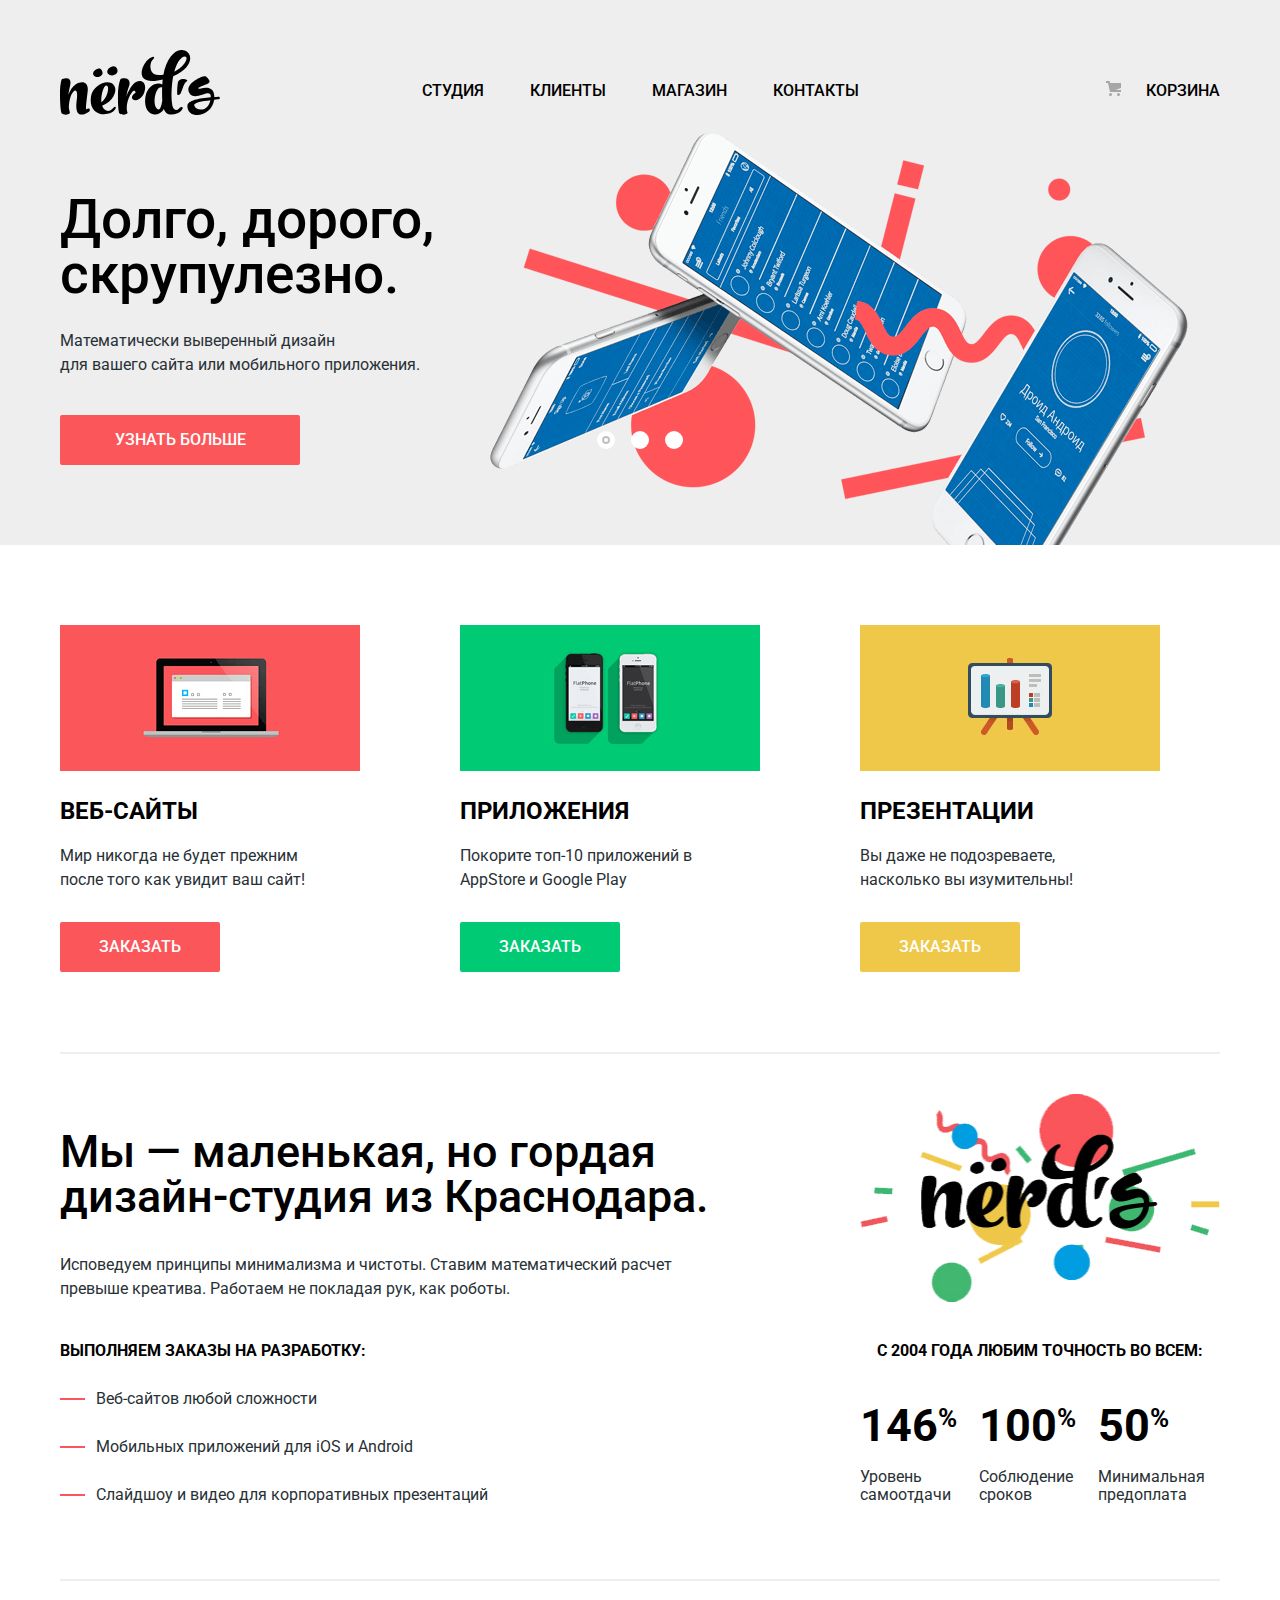
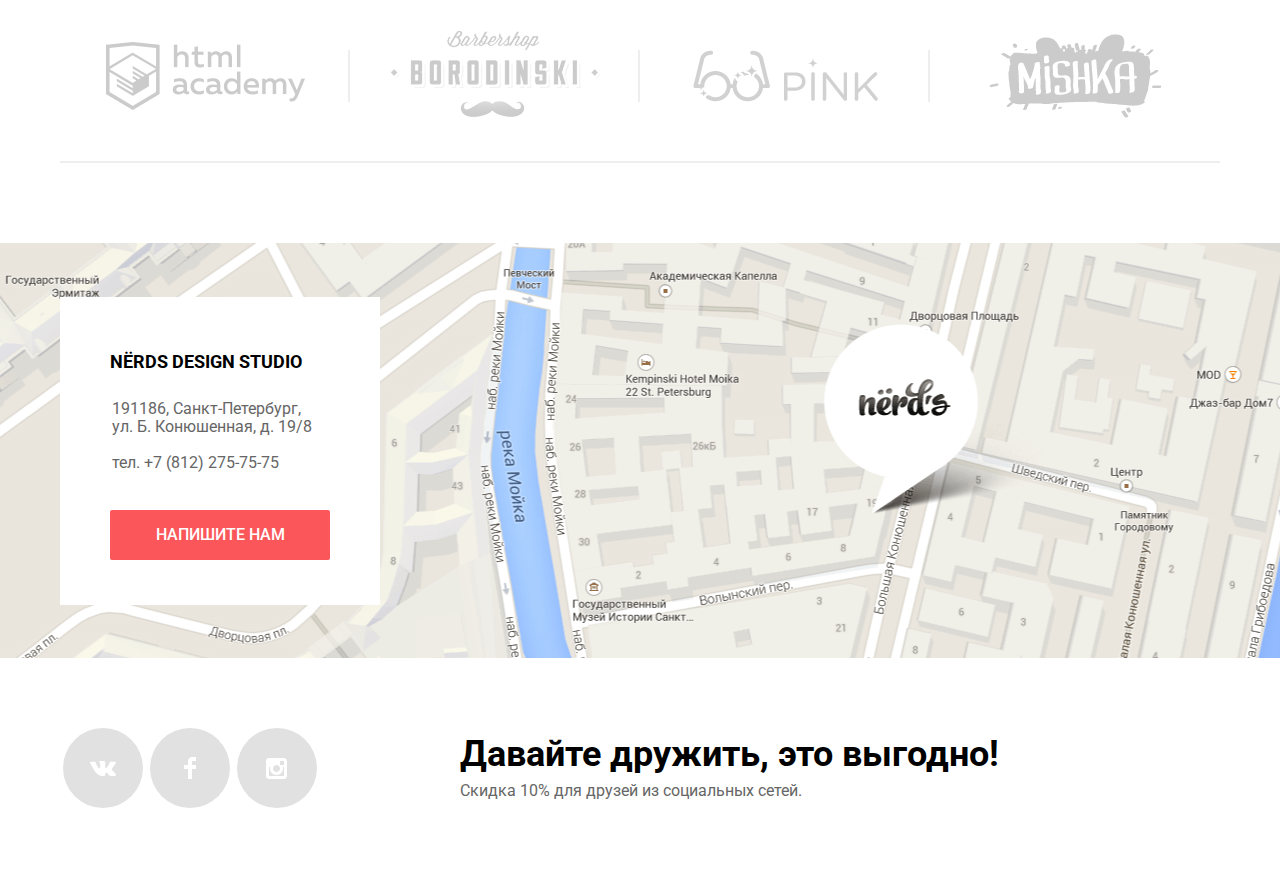
==== commit a22fd272: "Добавлены декоративные элементы" ====
--- a/index.html
+++ b/index.html
@@ -22,7 +22,7 @@
           <li><a href="#">Контакты</a></li>
         </ul>
         <ul class="user-navigation">
-          <li><a href="#">Корзина</a></li>
+          <li class="buy-cart" ><a href="#">Корзина</a></li>
         </ul>
       </nav>
     </header>
@@ -32,31 +32,30 @@
       <h1 class="visually-hidden">Студия «Нёрдс»</h1>
       <section class="slider">
         <div class="container">
-          <h2 class="visually-hidden">Особености работы</h2>
+          <h2 class="visually-hidden">Приемущества</h2>
+          <div class="slider-controls">
+            <i class="active"></i>
+            <i></i>
+            <i></i>
+          </div>
           <ul class="slider-list">
             <li class="slider-item">
-              <p class="slider-title">Долго, дорого, скрупулезно.</p>
-              <p class="slider-description">Математически выверенный дизайн 
+              <h3>Долго, дорого,<br> скрупулезно.</h3>
+              <p>Математически выверенный дизайн<br>
                 для вашего сайта или мобильного приложения.</p>
               <a class="button button_pink" href="#">Узнать больше</a>
-              <img src="img/slide-1.png" width="698" height="413"
-                alt="Логотип сладера">
-            </li>
-            <li class="slider-item visually-hidden">
-              <p class="slider-title">Любим математику как никто другой</p>
-              <p class="slider-description">Никакого креатива, только математические формулы 
+            </li>
+            <li class="slider-item">
+              <h3>Любим математику<br> как никто другой</h3>
+              <p>Никакого креатива, только математические формулы<br>
                 для расчета идеальных пропорций.</p>
               <a class="button button_pink" href="#">Узнать больше</a>
-              <img src="img/slide-2.png" width="663" height="430"
-                alt="Логотип сладера">
-            </li>
-            <li class="slider-item visually-hidden">
-              <p class="slider-title">Только ночь, только хардкор</p>
-              <p class="slider-description">Работать днем, как все? Мы против этого.
+            </li>
+            <li class="slider-item">
+              <h3>Только ночь,<br> только хардкор</h3>
+              <p>Работать днем, как все? Мы против этого.<br>
                 Ближе к полуночи работа только начинается.</p>
               <a class="button button_pink" href="#">Узнать больше</a>
-              <img src="img/slide-3.png" width="759" height="411"
-                alt="Логотип сладера">
             </li>
           </ul>
         </div>
@@ -80,7 +79,7 @@
             </li>
             <li class="directions-item">
               <img src="img/item-presentations.png" width="300" height="146" alt="Презентации">
-              <h3>Приложения</h3>
+              <h3>Презентации</h3>
               <p>Вы даже не подозреваете, насколько вы изумительны!</p>
               <a class="button button_yellow" href="#">Заказать</a>
             </li>
@@ -89,16 +88,17 @@
 
         <div class="about-wrapper ">
           <section class="about">
-            <h2 class="visually-hidden">О нас</h2>
-            <p class="about-title">Мы — маленькая, но гордая дизайн-студия из Краснодара.</p>
-            <p class="about-directions">Исповедуем принципы минимализма и чистоты. 
+            <h2>Мы — маленькая, но гордая дизайн-студия из Краснодара.</h2>
+            <p>
+              Исповедуем принципы минимализма и чистоты. 
               Ставим математический расчет превыше креатива. 
-              Работаем не покладая рук, как роботы.</p>
-            <h3>Выполняем заказы на разработку:</h3>
-            <ul class="about-order-list">
-              <li>Веб-сайтов любой сложности</li><br>
-              <li>Мобильных приложений для iOS и Android</li><br>
-              <li>Слайдшоу и видео для корпоративных презентаций</li>
+              Работаем не покладая рук, как роботы.
+            </p>
+            <b>Выполняем заказы на разработку:</b>
+            <ul class="about-list">
+              <li class="about-item">Веб-сайтов любой сложности</li><br>
+              <li class="about-item">Мобильных приложений для iOS и Android</li><br>
+              <li class="about-item">Слайдшоу и видео для корпоративных презентаций</li>
             </ul>
           </section>
           
@@ -155,8 +155,8 @@
               191186, Санкт-Петербург,<br>
               ул. Б. Конюшенная, д. 19/8<br><br>
               тел. +7 (812) 275-75-75<br>
-              <a class="button button_pink" href="write-us.html">Напишите нам</a>
             </p>
+            <a class="button button_pink" href="write-us.html">Напишите нам</a>
           </div>
         </div>
       </section>
@@ -174,10 +174,10 @@
             <a href="#"><img src="img/ic-insta.svg" width="21" height="21" alt="Иконка Инстаграма"></a>
           </li>
         </ul>
-        <p class="footer-social-title">
-          <span class="slogan">Давайте дружить, это выгодно!</span><br>
-          <span class="discount">Скидка 10% для друзей из социальных сетей.</span>
-        </p>
+        <div class="footer-social-title">
+          <p class="slogan">Давайте дружить, это выгодно!</p>
+          <p class="discount">Скидка 10% для друзей из социальных сетей.</p>
+        </div>
       </section>
     </footer>
 
--- a/css/style.css
+++ b/css/style.css
@@ -2,11 +2,11 @@
   margin: 0;
   padding: 0;
 
-  font-family: 'Roboto', Arial, sans-serif;
+  font-family: 'Roboto', sans-serif;
   font-size: 16px;
+  line-height: 24px;
   font-weight: 400;
-  line-height: 24px;
-  color: #283136;
+  color: #000000;
 
   background-color: #ffffff;
 }
@@ -39,7 +39,6 @@
   line-height: 18px;
 
   text-align: center;
-  vertical-align: middle;
   text-transform: uppercase;
 
   border-radius: 2px;
@@ -116,15 +115,18 @@
 }
 
 /* HEADER */
+.main-content .inner-page {
+  margin-bottom: 0px;
+}
+
 .main-header {
-  min-height: 130px;
-
   background-color: #eeeeee;
 }
 
 .main-navigation {
   display: flex;
   justify-content: space-between;
+  padding-top: 50px;
 }
 
 .site-logo img:hover {
@@ -136,27 +138,56 @@
 }
 
 .site-navigation {
-  min-width: 440px;
-  margin: 0;
-  padding: 0;
+  display: flex;
+  justify-content: space-between;
+  align-items: center;
+  
+  width: 438px;
+  margin: 0;
+  padding: 0;
+  padding-top: 10px;
+  margin-left: 20px;
+  margin-right: 20px;
 
   list-style: none;
 }
 
+.site-navigation li {
+  padding-right: 10px;
+}
+
+.site-navigation li:last-child {
+  padding-right: 0;
+}
+
+.site-navigation .current-page {
+  border-bottom: 2px solid #fb565a;
+}
+
 .user-navigation {
-  margin: 0;
-  padding: 0;
+  display: flex;
+  justify-content: flex-end;
+  align-items: center;
+  flex-grow: 0;
+  flex-shrink: 0;
+  flex-shrink: 0;
+
+  margin: 0;
+  padding: 0;
+  padding-top: 10px;
+  padding-left: 85px;
 
   list-style: none;
 }
 
 .site-navigation a,
 .user-navigation a {
+  display: block;
+
   font-weight: 500;
-  line-height: 30px;
+  line-height: 34px;
+  text-transform: uppercase;
   color: #000000;
-
-  text-transform: uppercase;
 }
 
 .site-navigation a:hover,
@@ -166,35 +197,107 @@
 
 .site-navigation a:active,
 .user-navigation a:active {
-  color: #000000;
-
   opacity: 0.3;
 }
 
-.navigation_selected {
-  border-bottom: 2px solid #fb565a;
+.buy-cart {
+  position: relative;
+}
+
+.buy-cart::before {
+  content: "";
+
+  position: absolute;
+  top: 7px;
+  left: -40px;
+
+  width: 15px;
+  height: 15px;
+
+  background-image: url("../img/ic-cart.svg");
+  background-repeat: no-repeat;
 }
 
 /* MAIN */
 .page-title {
   margin: 0;
-  padding-top: 80px;
-  padding-bottom: 100px;
+  padding-top: 70px;
+  padding-bottom: 110px;
 
 
   font-size: 55px;
   font-weight: 500;
   line-height: 55px;
-  color: #000000;
   text-align: center;
 
   background-color: #eeeeee;
 }
 
 .slider {
+  position: relative;
+
   background-color: #eeeeee;
 }
 
+.slider-controls {
+  position: absolute;
+  left: 50%;
+  bottom: 104px;
+  z-index: 100;
+
+  width: 160px;
+  height: 18px;
+
+  text-align: center;
+  font-size: 0;
+  transform: translateX(-50%);
+}
+
+.slider-controls i {
+  position: relative;
+
+  display: inline-block;
+  width: 18px;
+  height: 18px;
+  padding: 8px;
+
+  border-radius: 50%;
+  cursor: pointer;
+}
+
+.slider-controls i::after {
+  content: "";
+
+  position: absolute;
+  top: 8px;
+  left: 8px;
+  z-index: 1;
+
+  width: 18px;
+  height: 18px;
+
+  background: #ffffff;
+
+  border-radius: 50%;
+}
+
+.slider-controls .active::before {
+  content: "";
+
+  position: absolute;
+  left: 50%;
+  top: 50%;
+  z-index: 2;
+
+  width: 4px;
+  height: 4px;
+  margin: -4px;
+
+  background-color: inherit;
+  border: 2px solid #c1c1c1;
+  border-radius: 50%;
+}
+
 .slider-list {
   margin: 0;
   padding: 0;
@@ -202,34 +305,82 @@
   list-style: none;
 }
 
-.slider-title {
-  margin: 0;
-  padding: 0;
+.slider-item {
+  display: none;
+  padding: 0;
+  padding-top: 70px;
+  padding-bottom: 80px;
+}
+
+.slider-item:nth-child(1) {
+  display: block;
+}
+
+.slider-item:nth-child(1) {
+  background-image: url("../img/slide-1.png");
+  background-repeat: no-repeat;
+  background-position: 93% 10px;
+}
+
+.slider-item:nth-child(2) {
+  background-image: url("../img/slide-2.png");
+  background-repeat: no-repeat;
+  background-position: 100% 0;
+}
+
+.slider-item:nth-child(3) {
+  background-image: url("../img/slide-3.png");
+  background-repeat: no-repeat;
+  background-position: 100% 20px;
+}
+
+.slider-item h3 {
+  max-width: 600px;
+  margin: 0;
+  margin-bottom: 27px;
 
   font-size: 55px;
+  line-height: 55px;
   font-weight: 500;
-  line-height: 55px;
-  color: #000000;
-}
-
-.slider-description {
+}
+
+.slider-item p {
+  max-width: 430px;
+  margin: 0;
+  margin-bottom: 38px;
+
   color: #283136;
 }
 
+.slider-item .button {
+  display: block;
+  width: 240px;
+  padding: 16px 0;
+}
+
+.directions {
+  padding-top: 70px;
+  padding-bottom: 70px;
+
+  border-bottom: 2px solid #eeeeee;
+}
+
 .directions-list {
   display: flex;
-  margin: 0;
-  padding: 0;
-  padding-top: 80px;
-  padding-bottom: 80px;
+  flex-wrap: wrap;
+  justify-content: space-between;
+  
+  max-width: 1100px;
+  margin: 0;
+  padding: 0;
 
   list-style: none;
-  border-bottom: 2px solid #eeeeee;
 }
 
 .directions-item {
+  box-sizing: border-box;
   width: 300px;
-  margin-right: 100px;
+  margin: 10px 0;
 }
 
 .directions-item:last-child {
@@ -237,43 +388,93 @@
 }
 
 .directions-item h3 {
+  margin: 0;
+  padding: 0;
+  padding-top: 18px;
+  padding-bottom: 18px;
+
   font-size: 24px;
   line-height: 30px;
   font-weight: 700;
-  color: #000000;
+  text-transform: uppercase;
+}
+
+.directions-item p {
+  margin: 0;
+  padding: 0;
+  padding-right: 40px;
+  color: #283136;
+}
+
+.directions-item .button {
+  display: block;
+  width: 160px;
+  margin-top: 30px;
+  padding: 16px 0;
 }
 
 .about-wrapper {
   display: flex;
   justify-content: space-between;
   padding-top: 40px;
-  padding-bottom: 70px;
+  padding-bottom: 72px;
 
   border-bottom: 2px solid #eeeeee;
 }
 
 .about {
-  max-width: 660px;
-}
-
-.about-title {
+  max-width: 670px;
+  margin-top: 35px;
+}
+
+.about h2 {
+  margin: 0;
+  padding: 0;
+  margin-bottom: 34px;
+
   font-size: 45px;
   font-weight: 500;
   line-height: 45px;
-  color: #000000;
-}
-
-.about h3 {
+}
+
+.about p {
+  margin: 0;
+  padding: 0;
+  margin-bottom: 38px;
+
+  color: #283136;
+}
+
+.about b {
   font-size: 16px;
-  color: #000000;
   text-transform: uppercase;
 }
 
-.about-order-list {
-  margin: 0;
-  padding: 0;
+.about-list {
+  margin: 0;
+  padding: 0;
+  margin-top: 24px;
+
+  color: #283136;
 
   list-style: none;
+}
+
+.about-item {
+  position: relative;
+  padding-left: 36px;
+}
+
+.about-item::before {
+  content: "";
+  width: 25px;
+  height: 2px;
+
+  position: absolute;
+  left: 0px;
+  top: 11px;
+
+  background-color: #fb565a;
 }
 
 .criteria {
@@ -281,40 +482,60 @@
 }
 
 .criteria-title {
+  margin: 0;
+  padding: 0;
+  margin-top: 30px;
+
   font-weight: 700;
-  color: #000000;
   text-transform: uppercase;
   text-align: center;
 }
 
 .criteria-list {
   display: flex;
-  justify-content: space-around;
-  margin: 0;
-  padding: 0;
+  /* justify-content: space-between; */
+
+  margin: 0;
+  padding: 0;
+  margin-top: 40px;
 
   list-style: none;
 }
 
 .criteria-item {
-  margin-right: 20px;
+  margin-right: 22px;
 }
 
 .criteria-item-title {
+  margin: 0;
+  padding: 0;
+
   font-size: 45px;
   font-weight: 700;
-  line-height: 10px;
-  color: #000000;
+  line-height: 45px;
+}
+
+.criteria-item-title sup {
+  position: relative;
+  top: -14px;
+  font-size: 26px;
 }
 
 .criteria-item-slogan {
+  margin: 0;
+  padding: 0;
+  padding-top: 20px;
+
+  color: #283136;
+
   font-size: 16px;
   line-height: 18px;
 }
 
 .partners {
-  padding-top: 40px;
+  padding-top: 50px;
   padding-bottom: 40px;
+  margin-bottom: 80px;
 
   border-bottom: 2px solid #eeeeee;
 }
@@ -330,6 +551,30 @@
   list-style: none;
 }
 
+.partners-item {
+  position: relative;
+  display: flex;
+  justify-content: center;
+  align-items: center;
+  flex-grow: 0;
+  flex-shrink: 1;
+  flex-basis: 25%;
+
+  padding-left: 10px;
+  padding-right: 10px;
+}
+
+.partners-item:not(:last-child)::after {
+  content: "";
+  position: absolute;
+  right: 0;
+
+  width: 2px;
+  height: 52px;
+
+  background-color: #eeeeee;
+}
+
 .partners-item a {
   opacity: 0.2;
 }
@@ -345,25 +590,20 @@
 .catalog-columns {
   display: flex;
   justify-content: space-between;
-  margin-top: 60px;
+  margin-top: 57px;
 }
 
 .filter fieldset {
-  margin: 0;
-  padding: 0;
-
   border: none;
 }
 
-.filter legend,
-.sorting p {
+.filter legend {
   margin: 0;
   padding: 0;
 
   font-size: 18px;
+  line-height: 18px;
   font-weight: 700;
-  color: #000000;
-
   text-transform: uppercase;
 }
 
@@ -372,44 +612,281 @@
   padding: 0;
   
   list-style: none;
-}
-
-.filter-price label {
+
+  color: #282828;
+}
+
+.filter-price {
+  margin: 0;
+  padding: 0;
+
+  margin-bottom: 60px;
+}
+
+.filter-price legend {
+  margin-bottom: 56px;
+}
+
+.range-filter {
+  width: 260px;
+}
+
+.range-controls {
+  position: relative;
+
+  height: 41px;
+  margin-bottom: 14px;
+  padding-top: 39px;
+  padding-right: 20px;
+  padding-left: 20px;
+
+  background-color: #f1f1f1;
+
+  border-radius: 5px;
+}
+
+.range-controls .scale {
+  height: 2px;
+
+  background: #d7dcde;
+}
+
+.range-controls .bar {
+  width: 70%;
+  height: 2px;
+
+  background: #00ca74;
+}
+
+.range-controls .toggle {
+  position: absolute;
+  top: 31px;
+  left: 0;
+
+  width: 4px;
+  height: 4px;
+  padding: 0;
+
+  border: 8px solid #ffffff;
+  background-color: #ababab;
+  box-shadow: 0 2px 1px 0 #cfcfcf;
+  border-radius: 50%;
+  cursor: pointer;
+}
+
+.range-controls .toggle-min {
+  left: 18px;
+}
+
+.range-controls .toggle-max {
+  left: 160px;
+}
+
+.price-controls {
+  display: flex;
+  justify-content: space-between;
+
+  font-size: 0;
+}
+
+.price-controls label {
+  display: inline-block;
+
+  font-size: 16px;
   text-transform: uppercase;
-}
-
-.filter-input {
+  color: #283136;
+}
+
+.price-controls input {
+  width: 60px;
+  padding: 10px 10px;
+  margin-left: 9px;
+
+  font-size: 16px;
+  text-align: center;
+  color: #283136;
+
+  border: none;
+  border-radius: 5px;
+  background: #f1f1f1;
+}
+
+.filter-grid {
+  margin: 0;
+  padding: 0;
+  margin-bottom: 32px;
+}
+
+.filter-grid legend {
+  margin-bottom: 20px;
+}
+
+.filter-grid-item {
+  margin-bottom: 16px;
+}
+
+.filter-grid-item label {
+  position: relative;
+  padding-left: 35px;
+
+  cursor: pointer;
+}
+
+.filter-grid-item label::before {
+  content: "";
+  position: absolute;
+  left: 0px;
+
+  width: 17px;
+  height: 17px;
+
+  border: 4px solid #4d4d4d;
+  border-radius: 50%;
   opacity: 0.4;
 }
 
-.filter-input:hover {
+.filter-input-radio:checked + label::after {
+  content: "";
+  position: absolute;
+  top: 6px;
+  left: 8px;
+  
+  width: 9px;
+  height: 9px;
+
+  background-color:  #4d4d4d;
+  border-radius: 50%;
+  opacity: 0.4;
+}
+
+.filter-input-radio:not(:disabled) + label:hover::before,
+.filter-input-radio:not(:disabled) + label:hover::after {
   opacity: 1;
-}
-
-.filter-input:disabled,
-.filter-input:disabled + label {
+
+  cursor: pointer;
+}
+
+
+.filter-input-radio:disabled,
+.filter-input-radio:disabled + label {
   opacity: 0.1;
+
+  cursor: default;
+}
+
+.filter-feature {
+  margin: 0;
+  padding: 0;
+  margin-bottom: 32px;
+}
+
+.filter-feature legend {
+  margin-bottom: 20px;
+}
+
+.filter-feature-item {
+  margin-bottom: 16px;
+}
+
+.filter-feature-item label {
+  position: relative;
+  padding-left: 35px;
+
+  cursor: pointer;
+}
+
+.filter-input-checkbox + label::before {
+  content: url("../img/checkbox-off.svg");
+  position: absolute;
+  left: 0px;
+  
+  opacity: 0.4;
+}
+
+.filter-input-checkbox:checked + label::before {
+  content: url("../img/checkbox-on.svg");
+  position: absolute;
+  left: 0px;
+  
+  opacity: 0.4;
+}
+
+.filter-input-checkbox:not(:disabled) + label:hover::before {
+  opacity: 1;
+}
+
+.filter-input-checkbox:disabled,
+.filter-input-checkbox:disabled + label {
+  opacity: 0.1;
+  
+  cursor: default;
+}
+
+.filter .button {
+  display: block;
+
+  width: 260px;
+  padding: 16px 0;
 }
 
 .catalog {
   width: 760px;
+  margin-left: 10px;
 }
 
 .sorting {
-  margin-bottom: 60px;
-}
-
-.sorting-list {
+  display: flex;
+  justify-content: space-between;
+
+  padding: 0;
+  margin: 0;
+  margin-bottom: 56px;
+
+  border: none;
+}
+
+.sorting h2 {
+  margin: 0;
+  padding: 0;
+
+  font-size: 18px;
+  line-height: 18px;
+  font-weight: 700;
+  text-transform: uppercase;
+}
+
+.sorting-list-wrapper {
+  display: flex;
+  justify-content: space-between;
+
+  min-width: 360px;
+}
+
+.sorting-type-list {
+  width: 271px;
+  line-height: 16px;
+}
+
+.sorting-order-list {
+  width: 41px;
+  line-height: 16px;
+}
+
+.sorting-type-list,
+.sorting-order-list {
+  display: flex;
+  justify-content: space-between;
+
   margin: 0;
   padding: 0;
 
   list-style: none;
 }
 
-.sorting-list label {
+.sorting-type-list label,
+.sorting-order-list label {
   font-size: 14px;
   line-height: 18px;
-  color: #000000;
 
   text-transform: uppercase;
   opacity: 0.3;
@@ -427,6 +904,10 @@
   opacity: 1;
 }
 
+.sort-down-dir-img {
+  transform: rotate(180deg);
+}
+
 .templates-list {
   display: flex;
   flex-wrap: wrap;
@@ -440,7 +921,7 @@
 .templates-item {
   position: relative;
 
-  margin-bottom: 30px;
+  margin-bottom: 32px;
 }
 
 .templates-item:hover {
@@ -453,10 +934,6 @@
 
 .templates-item:hover .cover-img {
   outline: none;
-}
-
-.templates-item:hover .template-info {
-  display: block;
 }
 
 .cover-border {
@@ -476,18 +953,29 @@
   display: none;
   position: absolute;
   bottom: 0;
+  padding-top: 32px;
+  padding-left: 60px;
+  padding-right: 60px;
+  padding-bottom: 45px;
+
+  box-sizing: border-box;
   width: 100%;
+  height: 231px;
 
   text-align: center;
 
   background-color: #eeeeee;
+}
+
+.templates-item:hover .template-info {
+  display: block;
 }
 
 .template-info .title {
   font-size: 18px;
   font-weight: 900;
+
   color: #000000;
-
   text-transform: uppercase;
 }
 
@@ -496,32 +984,64 @@
 }
 
 .template-info .title:active {
-  color: #000000;
   opacity: 0.3;
 }
 
 .template-info .description {
+  padding: 0;
+  margin: 0;
+  margin-top: 16px;
+  margin-bottom: 16px;
+  
+  line-height: 20px;
   color: #666666;
 }
 
+.template-info .button {
+  display: inline-block;
+  padding-top: 16px;
+  padding-bottom: 16px;
+  margin-top: 10px;
+
+  width: 200px;
+}
+
 .pagination-list {
+  display: flex;
+
   margin: 0;
   padding: 0;
   margin-top: 30px;
+  margin-bottom: 60px;
 
   list-style: none;
 }
 
+.pagination-list .button {
+  display: inline-block;
+  padding-top: 16px;
+  padding-bottom: 16px;
+  margin-right: 11px;
+
+  width: 50px;
+}
+
+.pagination-item:last-child .button {
+  margin-right: 0;
+
+  width: 260px;
+}
+
 .pagination-current {
-  color: #000000;
-
-  cursor: auto;
-  border: 3px solid #dbdbdb;
+
+  box-shadow: inset 0 0 0 3px #dbdbdb;
+  background-color: #ffffff;
+
+  cursor: default;
 }
 
 /* FOOTER */
 .main-footer {
-  margin-top: 80px;
   margin-bottom: 70px;
 }
 
@@ -544,7 +1064,7 @@
 
 .address {
   padding-top: 50px;
-  padding-bottom: 50px;
+  padding-bottom: 45px;
   padding-left: 50px;
   padding-right: 50px;
 
@@ -553,16 +1073,30 @@
 }
 
 .address h3 {
+  margin: 0;
+  padding: 0;
+  margin-bottom: 23px;
+
   font-size: 18px;
   font-weight: 700;
   line-height: 30px;
-  color: #000000;
   text-transform: uppercase;
 }
 
 .address p {
+  margin: 0;
+  padding: 0;
+  margin-bottom: 38px;
+  padding-left: 2px;
+
   line-height: 18px;
   color: #666666;
+}
+
+.address .button {
+  display: block;
+  width: 220px;
+  padding: 16px 0;
 }
 
 .footer-social {
@@ -609,16 +1143,28 @@
   opacity: 0.3;
 }
 
+.footer-social-title {
+  margin: 0;
+  padding: 0;
+  margin-top: 8px;
+}
+
 .footer-social-title .slogan {
+  margin: 0;
+  padding: 0;
+  margin-bottom: 8px;
+
   font-size: 36px;
   font-weight: 700;
-  color: #000000;
   line-height: 36px;
 }
 
 .footer-social-title .discount {
+  margin: 0;
+  padding: 0;
+
   line-height: 22px;
-  color: #444444;
+  color: #666666;
 }
 
 /* MODAL */
@@ -626,14 +1172,12 @@
   font-size: 45px;
   font-weight: 500;
   line-height: 45px;
-  color: #000000;
 }
 
 .write-us label {
   font-size: 16px;
   font-weight: 700;
   line-height: 18px;
-  color: #000000;
 }
 
 .write-us input,
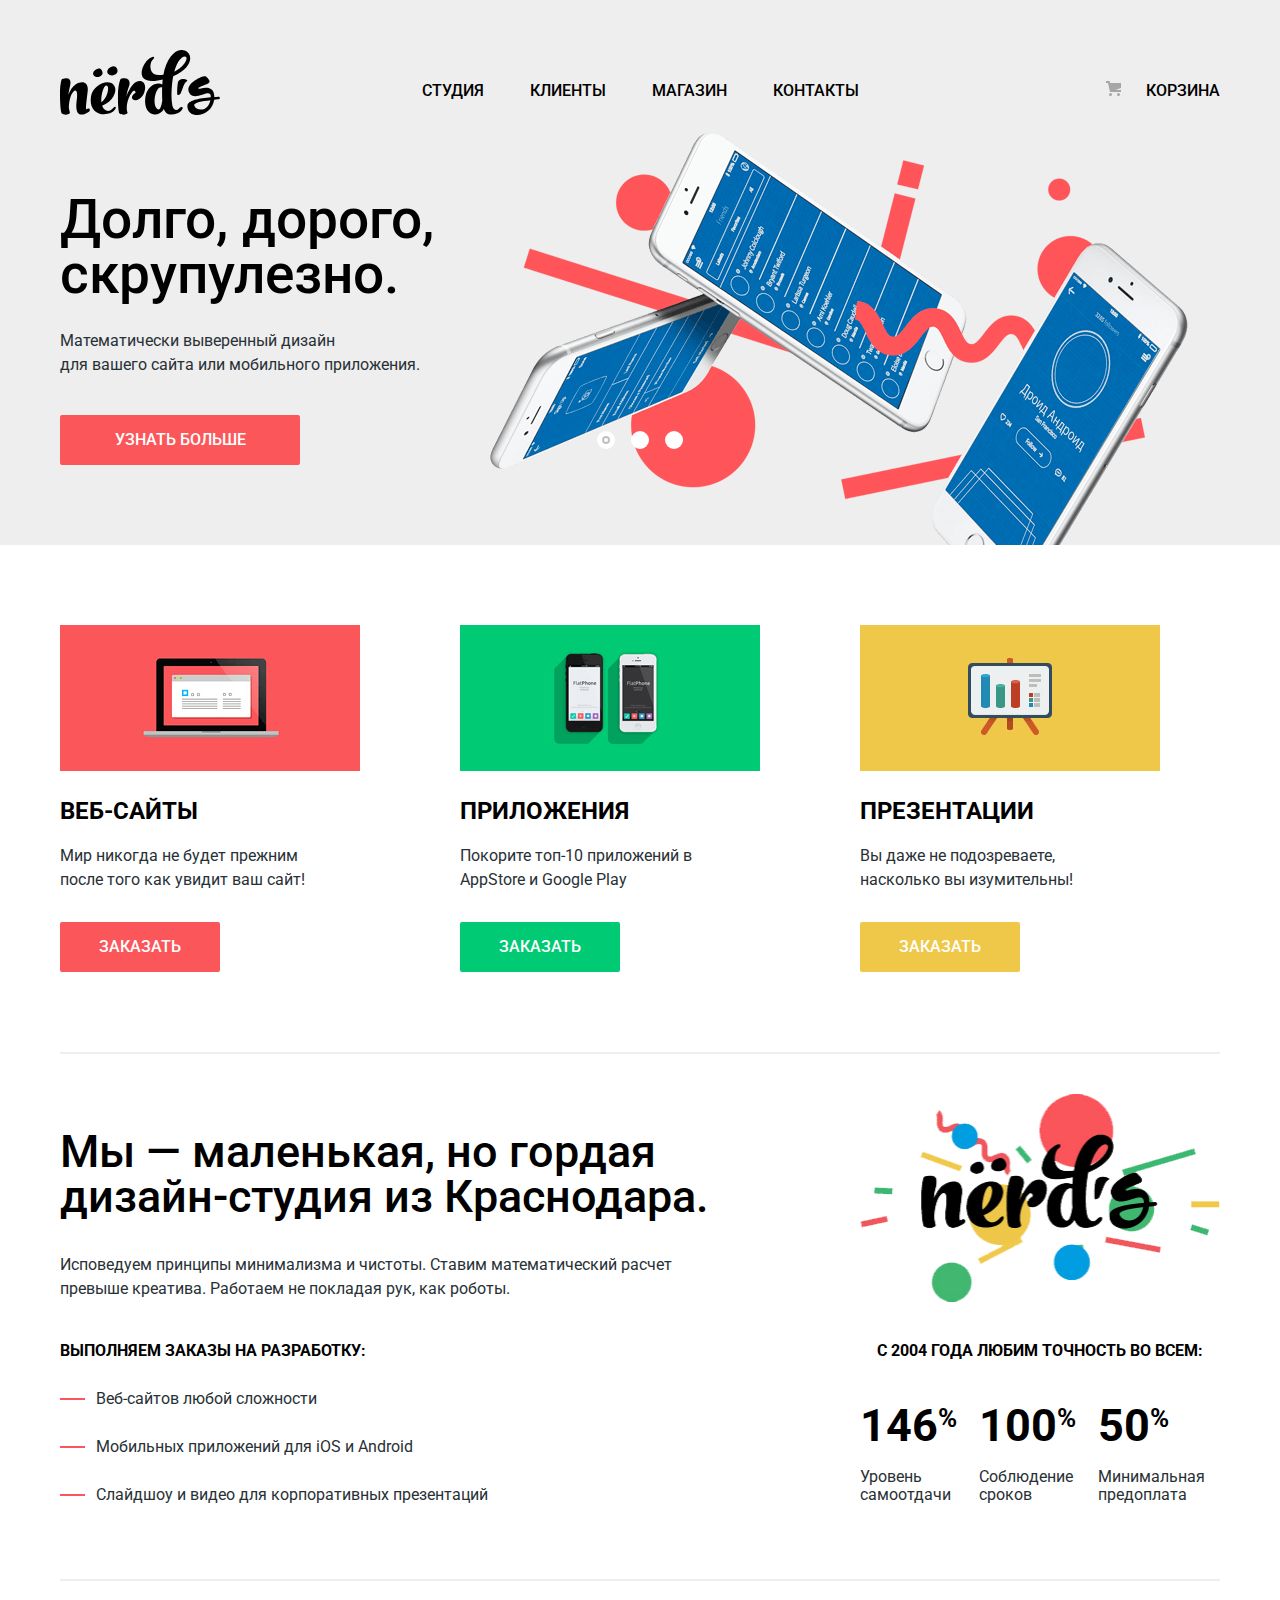
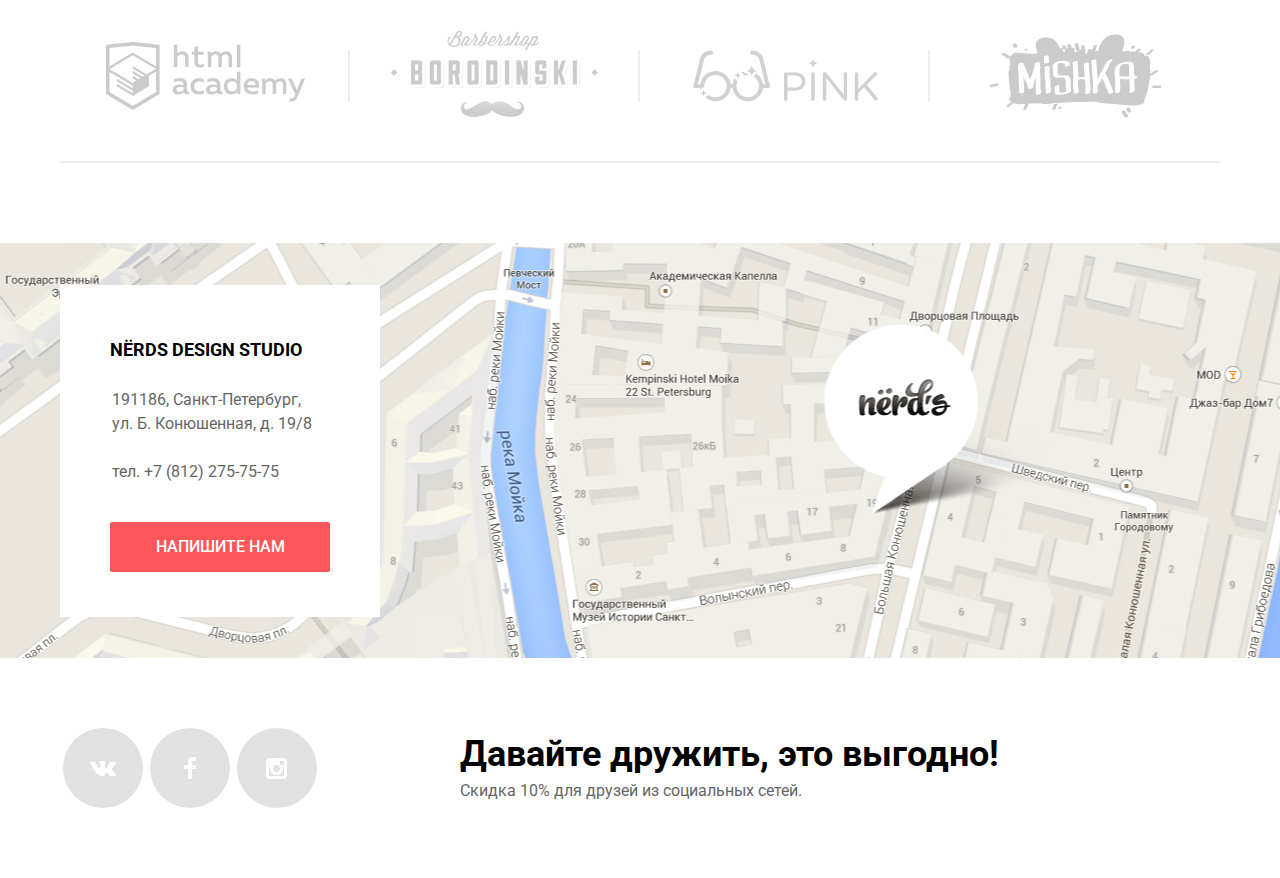
==== commit a54226f1: "Доработка проекта" ====
--- a/index.html
+++ b/index.html
@@ -39,7 +39,7 @@
             <i></i>
           </div>
           <ul class="slider-list">
-            <li class="slider-item">
+            <li class="slider-item slider-show">
               <h3>Долго, дорого,<br> скрупулезно.</h3>
               <p>Математически выверенный дизайн<br>
                 для вашего сайта или мобильного приложения.</p>
@@ -127,10 +127,10 @@
           <h2 class="visually-hidden">Наши партнёры</h2>
           <ul class="partners-list">
             <li class="partners-item">
-              <a href="#"><img src="img/logo-html-academy.png" width="199" height="68" alt="Логотип HTML Academy"></a>
-            </li>
-            <li class="partners-item">
-              <a href="#"><img src="img/logo-borodinski.png" width="209" height="90" alt="Логотип Бородинский"></a>
+              <a href="https://htmlacademy.ru/" target="_blank"><img src="img/logo-html-academy.png" width="199" height="68" alt="Логотип HTML Academy"></a>
+            </li>
+            <li class="partners-item">
+              <a href="https://f4rral.github.io/project-barbershop/" target="_blank"><img src="img/logo-borodinski.png" width="209" height="90" alt="Логотип Бородинский"></a>
             </li>
             <li class="partners-item">
               <a href="#"><img src="img/logo-pink.png" width="185" height="52" alt="Логотип PINK"></a>
@@ -146,21 +146,34 @@
 
     <!-- FOOTER -->
     <footer class="main-footer">
-      <section class="footer-location">
-        <h2 class="visually-hidden">Где мы находимся</h2>
-        <div class="address-wrapper container">
-          <div class="address">
+      <section class="footer-map">
+        <div class="map-interactive">
+          <iframe 
+            src="https://yandex.ru/map-widget/v1/-/CCQxQUHO8A" 
+            frameborder="1" allowfullscreen="true">
+          </iframe>
+        </div>
+
+        <div class="contacts-wrapper container">
+          <div class="contacts">
             <h3>Nёrds design studio</h3>
             <p>
-              191186, Санкт-Петербург,<br>
-              ул. Б. Конюшенная, д. 19/8<br><br>
-              тел. +7 (812) 275-75-75<br>
+              <a class="address" href="https://yandex.ru/maps/-/CCQxQUHOLB" target="_blank">
+                191186, Санкт-Петербург,<br>
+                ул. Б. Конюшенная, д. 19/8<br>
+              </a>
+
+              <a class="telephone" href="tel:+78122757575">
+                <span>
+                  тел. +7 (812) 275-75-75<br>
+                </span>
+              </a>
             </p>
-            <a class="button button_pink" href="write-us.html">Напишите нам</a>
+            <a class="button button_pink button-write-us" href="write-us.html">Напишите нам</a>
           </div>
         </div>
       </section>
-
+      
       <section class="footer-social container">
         <h2 class="visually-hidden">Мы в социальных сетях</h2>
         <ul class="social-list">
@@ -182,24 +195,33 @@
     </footer>
 
     <!-- MODAL -->
-    <section class="write-us visually-hidden">
+    <section class="write-us">
       <h2>Напишите нам</h2>
-      <form action="http://echo.htmlacademy.ru" method="post">
-        <p>
-          <label for="write-us-name">Ваше имя:</label>
-          <input id="write-us-name" name="name" type="text" placeholder="Имя Фамилия">
+      <form class="write-us-form" action="http://echo.htmlacademy.ru" method="post">
+        <p class="write-us-contacts">
+          <label>
+            Ваше имя: <br> 
+            <input name="name" type="text" placeholder="Имя Фамилия" required>
+          </label>
+          <label>
+            Ваш e-mail: <br>
+            <input name="email" type="email" placeholder="email@example.com" required>
+          </label>
         </p>
-        <p>
-          <label for="write-us-email">Ваш e-mail:</label>
-          <input id="write-us-email" name="email" type="email" placeholder="email@example.com">
+        <p class="write-us-message">
+          <label>
+            Текст письма: <br>
+            <textarea name="message" placeholder="В свободной форме" required></textarea>
+          </label>
         </p>
-        <p>
-          <label for="write-us-message">Текст письма:</label>
-          <textarea id="write-us-message" name="message" placeholder="В свободной форме"></textarea>
+        <p class="write-us-submit">
+          <button class="button button_pink" type="submit">Отправить</button>
         </p>
-        <button class="button button_pink" type="submit">Отправить</button>
       </form>
-      <button type="button">Закрыть</button>
+      <button class="write-us-close" type="button">Закрыть</button>
     </section>
+
+    <script src="js/write-us.js"></script>
+    <script src="js/sleder.js"></script>
   </body>
 </html>
--- a/css/style.css
+++ b/css/style.css
@@ -265,13 +265,13 @@
   cursor: pointer;
 }
 
-.slider-controls i::after {
+.slider-controls i::before {
   content: "";
 
   position: absolute;
   top: 8px;
   left: 8px;
-  z-index: 1;
+  z-index: 2;
 
   width: 18px;
   height: 18px;
@@ -281,13 +281,13 @@
   border-radius: 50%;
 }
 
-.slider-controls .active::before {
+.slider-controls i.active::after {
   content: "";
-
+  
   position: absolute;
   left: 50%;
   top: 50%;
-  z-index: 2;
+  z-index: 3;
 
   width: 4px;
   height: 4px;
@@ -299,6 +299,8 @@
 }
 
 .slider-list {
+  position: relative;
+  min-height: 423px;
   margin: 0;
   padding: 0;
 
@@ -306,14 +308,26 @@
 }
 
 .slider-item {
-  display: none;
+  position: absolute;
+  visibility: hidden;
+  width: 100%;
   padding: 0;
   padding-top: 70px;
   padding-bottom: 80px;
-}
-
-.slider-item:nth-child(1) {
-  display: block;
+
+  opacity: 0;
+}
+
+.slider-show {
+  visibility: visible;
+  opacity: 1;
+  transition: opacity 1.5s, visibility 1.5s;
+}
+
+.slider-hidden {
+  visibility: hidden;
+  opacity: 0;
+  transition: opacity 1.5s, visibility 1.5s;
 }
 
 .slider-item:nth-child(1) {
@@ -493,7 +507,6 @@
 
 .criteria-list {
   display: flex;
-  /* justify-content: space-between; */
 
   margin: 0;
   padding: 0;
@@ -922,6 +935,9 @@
   position: relative;
 
   margin-bottom: 32px;
+  box-shadow: none;
+
+  transition: box-shadow 0.3s;
 }
 
 .templates-item:hover {
@@ -933,42 +949,50 @@
 }
 
 .templates-item:hover .cover-img {
-  outline: none;
+  outline-color: rgba(233, 233, 233, 0);
+}
+
+.templates-item:hover .template-info {
+  visibility: visible;
+  opacity: 1;
 }
 
 .cover-border {
   display: block;
 
   opacity: 0.1;
+
+  transition: opacity 0.3s;
 }
 
 .cover-img {
   display: block;
 
-  outline: 1px solid #ededed;
+  outline: 1px solid rgba(233, 233, 233, 1);
   outline-offset: -1px;
+
+  transition: outline-color 0.3s;
 }
 
 .template-info {
-  display: none;
+  visibility: hidden;
   position: absolute;
   bottom: 0;
+
+  box-sizing: border-box;
+  width: 100%;
+  height: 231px;
+
   padding-top: 32px;
   padding-left: 60px;
   padding-right: 60px;
   padding-bottom: 45px;
 
-  box-sizing: border-box;
-  width: 100%;
-  height: 231px;
-
   text-align: center;
-
   background-color: #eeeeee;
-}
-
-.templates-item:hover .template-info {
-  display: block;
+  opacity: 0;
+
+  transition: visibility 0.3s, opacity 0.3s;
 }
 
 .template-info .title {
@@ -1041,10 +1065,6 @@
 }
 
 /* FOOTER */
-.main-footer {
-  margin-bottom: 70px;
-}
-
 .footer-location {
   height: 415px;
   margin-bottom: 70px;
@@ -1054,7 +1074,27 @@
   background-repeat: no-repeat;
 }
 
-.address-wrapper {
+.footer-map {
+  position: relative;
+  height: 415px;
+}
+
+.map-interactive {
+  position: absolute;
+  background-image: url("../img/location-on-map.png");
+  background-position: center -160px;
+  width: 100%;
+  height: 100%;
+}
+
+.map-interactive iframe {
+  width: 100%;
+  height: 100%;
+
+  border: none;
+}
+
+.contacts-wrapper {
   display: flex;
   flex-direction: column;
   justify-content: center;
@@ -1062,7 +1102,7 @@
   height: 100%;
 }
 
-.address {
+.contacts {
   padding-top: 50px;
   padding-bottom: 45px;
   padding-left: 50px;
@@ -1070,9 +1110,11 @@
 
   vertical-align: middle;
   background-color: #ffffff;
-}
-
-.address h3 {
+
+  z-index: 20;
+}
+
+.contacts h3 {
   margin: 0;
   padding: 0;
   margin-bottom: 23px;
@@ -1083,24 +1125,45 @@
   text-transform: uppercase;
 }
 
-.address p {
-  margin: 0;
-  padding: 0;
+.contacts p {
+  margin: 0;
+  padding: 0;
+
+  padding-left: 2px;
+}
+
+.contacts .address,
+.contacts .telephone {
+  display: block;
+
+  line-height: 24px;
+  color: #666666;
+}
+
+.contacts .address:hover,
+.contacts .telephone:hover {
+  color: #fb565a;
+}
+
+.contacts .address {
+  margin-bottom: 24px;
+}
+
+.contacts .telephone {
   margin-bottom: 38px;
-  padding-left: 2px;
-
-  line-height: 18px;
-  color: #666666;
-}
-
-.address .button {
+}
+
+.contacts .button {
   display: block;
   width: 220px;
+
   padding: 16px 0;
 }
 
 .footer-social {
   display: flex;
+  margin-top: 70px;
+  margin-bottom: 70px;
 }
 
 .social-list {
@@ -1168,10 +1231,67 @@
 }
 
 /* MODAL */
+.write-us {
+  visibility: hidden;
+  position: fixed;
+  box-sizing: border-box;
+
+  bottom: 180px;
+  left: 50%;
+  z-index: 100;
+
+  width: 960px;
+  height: 590px;
+
+  margin-left: -480px;
+  padding: 70px 100px;
+
+  background-color: #ffffff;
+
+  box-shadow: 0 20px 40px rgba(0, 0, 0, 0.7);
+}
+
+.write-us-show {
+  visibility: visible;
+
+  animation: move-in 0.6s;
+  transition: visibility 0.6s;
+}
+
+.write-us-hidden {
+  visibility: hidden;
+
+  animation: move-out 0.6s;
+  transition: visibility 0.6s;
+}
+
+.write-us-send {
+  visibility: hidden;
+
+  animation: move-send 0.6s;
+}
+
+.write-us-error {
+  animation: shake 0.6s;
+}
+
 .write-us h2 {
+  margin: 0;
+
   font-size: 45px;
   font-weight: 500;
   line-height: 45px;
+}
+
+.write-us p {
+  margin: 0;
+  margin-top: 40px;
+}
+
+.write-us-contacts {
+  display: flex;
+  justify-content: space-between;
+  flex-wrap: wrap;
 }
 
 .write-us label {
@@ -1182,7 +1302,18 @@
 
 .write-us input,
 .write-us textarea {
+  box-sizing: border-box;
+  width: 100%;
+  padding: 14px;
+  margin-top: 10px;
+
   border: 2px solid #d7dcde;
+  border-radius: 4px;
+}
+
+.write-us input:invalid,
+.write-us textarea:invalid {
+  border: 2px solid #e74246;
 }
 
 .write-us input:hover,
@@ -1193,9 +1324,138 @@
 .write-us input:focus,
 .write-us textarea:focus {
   border: 2px solid #000000;
-}
-
-.write-us input:invalid,
-.write-us textarea:invalid {
-  border: 2px solid #e74246;
+  outline: none;
+}
+
+.write-us-contacts label {
+  width: 360px;
+}
+
+.write-us button[type="submit"] {
+  width: 260px;
+  padding: 16px 0;
+}
+
+.write-us textarea {
+  height: 118px;
+  resize: none;
+}
+
+.write-us-close {
+  position: absolute;
+  top: 75px;
+  right: 87px;
+
+  font-size: 0;
+
+  width: 26px;
+  height: 26px;
+
+  background-color: transparent;
+  border: none;
+  opacity: 0.3;
+  cursor: pointer;
+}
+
+.write-us-close::before,
+.write-us-close::after {
+  position: absolute;
+  top: 11px;
+  right: 0;
+
+  content: "";
+
+  width: 26px;
+  height: 4px;
+
+  border-radius: 2px;
+  background-color: #fb565a;
+}
+
+.write-us-close::before {
+  transform: rotate(45deg);
+}
+
+.write-us-close::after {
+  transform: rotate(-45deg);
+}
+
+.write-us-close:hover {
+  opacity: 1;
+}
+
+.write-us-close:focus,
+.write-us-close:active {
+  opacity: 0.1;
+  outline: none;
+}
+
+/* ANIMATION */
+
+@keyframes move-in {
+  0% {
+    transform: translateX(-2000px);
+  }
+
+  70% {
+    transform: translateX(30px);
+  }
+
+  90% {
+    transform: translateX(-10px);
+  }
+
+  100% {
+    transform: translateX(0);
+  }
+}
+
+@keyframes move-out {
+  0% {
+    transform: translateX(0);
+  }
+
+  20% {
+    transform: translateX(30px);
+  }
+
+  100% {
+    transform: translateX(-2000px);
+  }
+}
+
+@keyframes move-send {
+  0% {
+    transform: translateX(0);
+  }
+
+  20% {
+    transform: translateX(-30px);
+  }
+
+  100% {
+    transform: translateX(2000px);
+  }
+}
+
+@keyframes shake {
+  0%,
+  100% {
+    transform: translateX(0);
+  }
+
+  10%,
+  30%,
+  50%,
+  70%,
+  90% {
+    transform: translateX(-10px);
+  }
+
+  20%,
+  40%,
+  60%,
+  80% {
+    transform: translateX(10px);
+  }
 }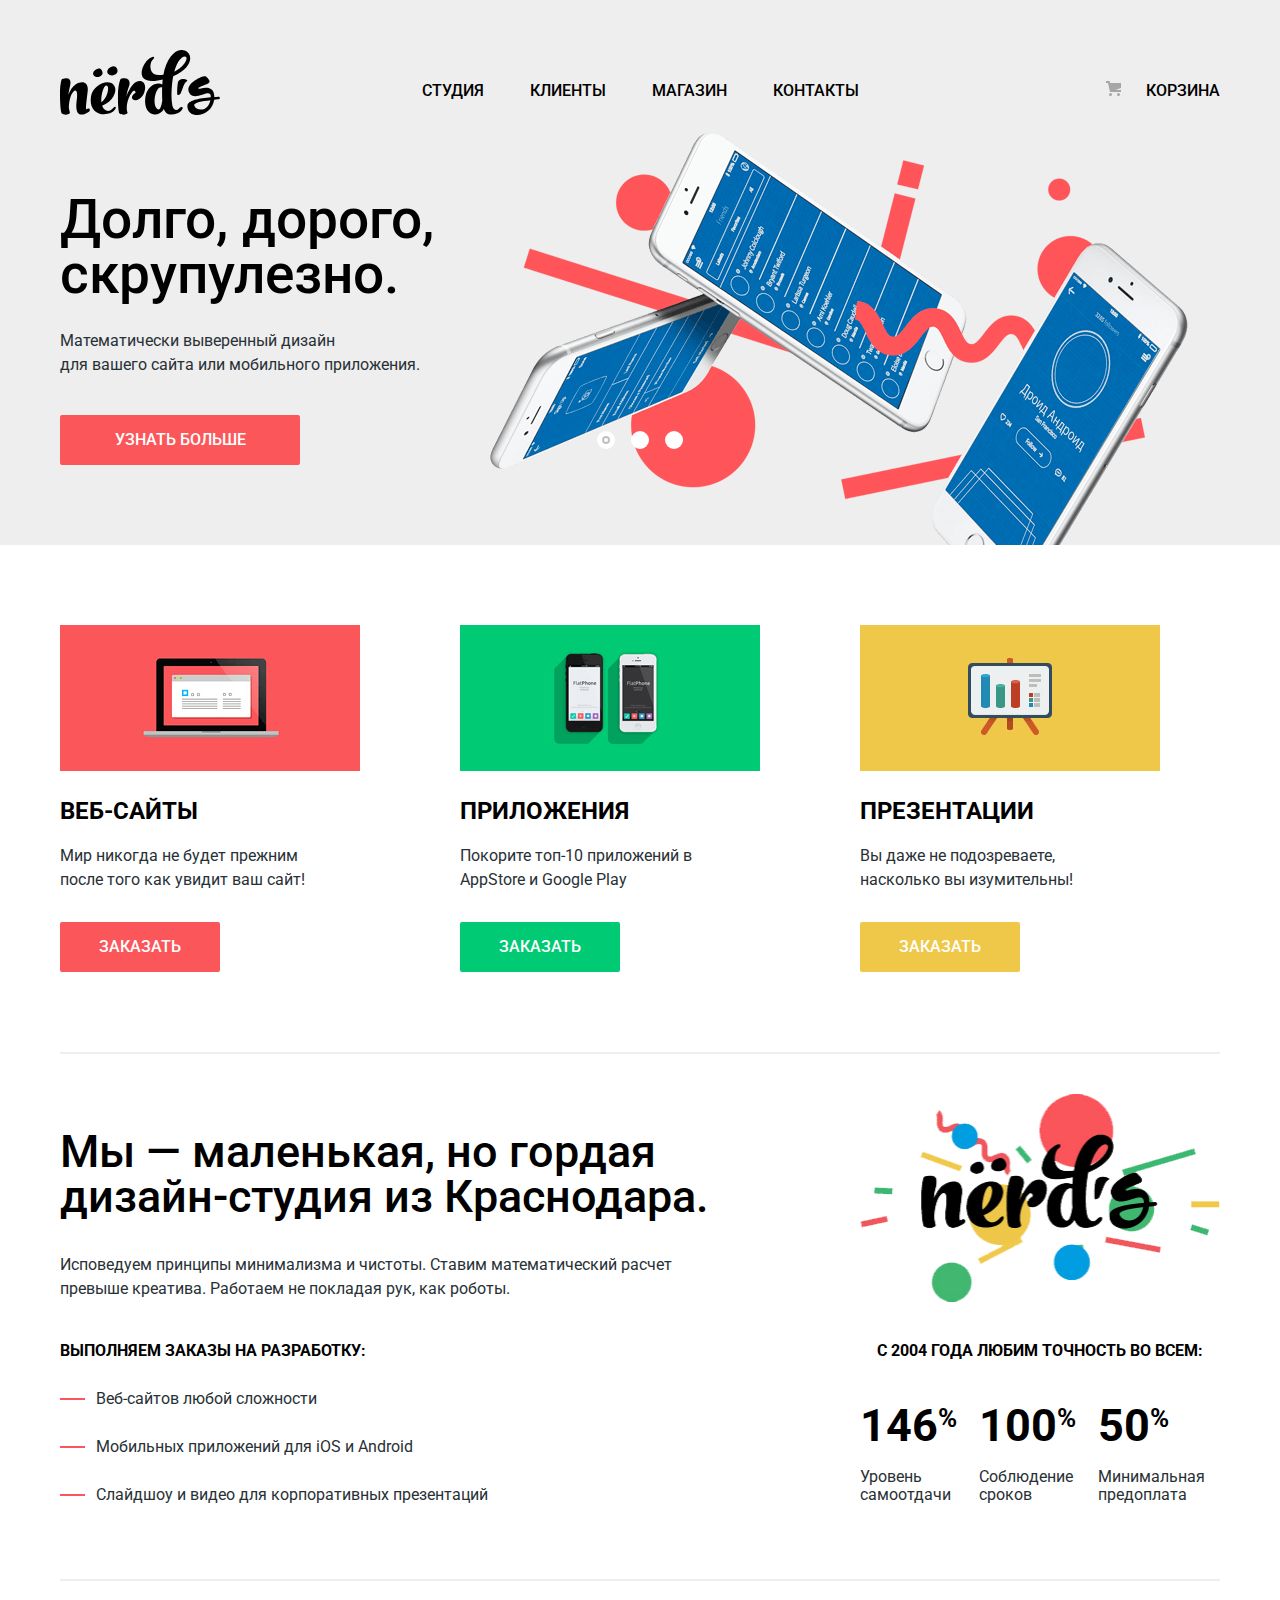
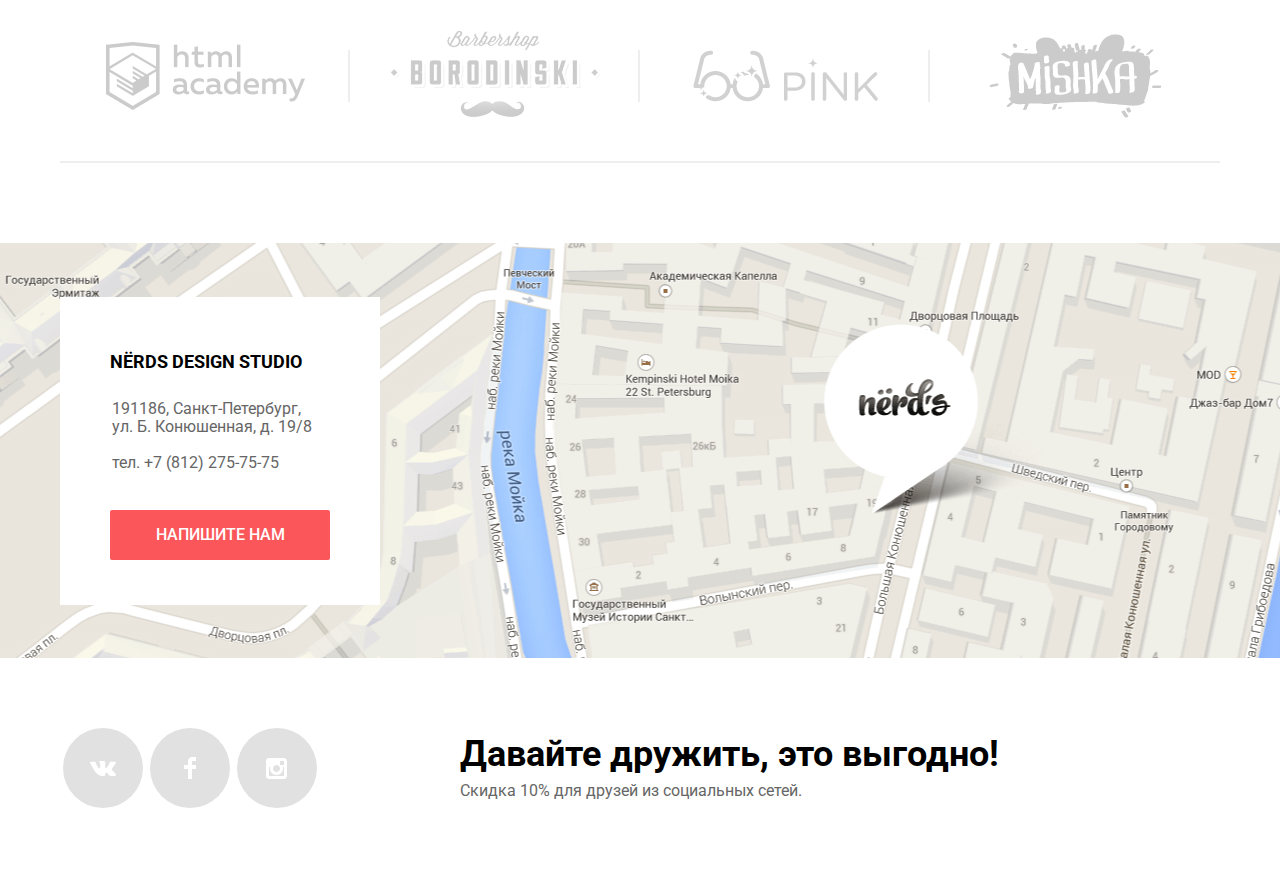
==== commit bc7dd765: "Revert "Доработка проекта"" ====
--- a/index.html
+++ b/index.html
@@ -39,7 +39,7 @@
             <i></i>
           </div>
           <ul class="slider-list">
-            <li class="slider-item slider-show">
+            <li class="slider-item">
               <h3>Долго, дорого,<br> скрупулезно.</h3>
               <p>Математически выверенный дизайн<br>
                 для вашего сайта или мобильного приложения.</p>
@@ -127,10 +127,10 @@
           <h2 class="visually-hidden">Наши партнёры</h2>
           <ul class="partners-list">
             <li class="partners-item">
-              <a href="https://htmlacademy.ru/" target="_blank"><img src="img/logo-html-academy.png" width="199" height="68" alt="Логотип HTML Academy"></a>
-            </li>
-            <li class="partners-item">
-              <a href="https://f4rral.github.io/project-barbershop/" target="_blank"><img src="img/logo-borodinski.png" width="209" height="90" alt="Логотип Бородинский"></a>
+              <a href="#"><img src="img/logo-html-academy.png" width="199" height="68" alt="Логотип HTML Academy"></a>
+            </li>
+            <li class="partners-item">
+              <a href="#"><img src="img/logo-borodinski.png" width="209" height="90" alt="Логотип Бородинский"></a>
             </li>
             <li class="partners-item">
               <a href="#"><img src="img/logo-pink.png" width="185" height="52" alt="Логотип PINK"></a>
@@ -146,34 +146,21 @@
 
     <!-- FOOTER -->
     <footer class="main-footer">
-      <section class="footer-map">
-        <div class="map-interactive">
-          <iframe 
-            src="https://yandex.ru/map-widget/v1/-/CCQxQUHO8A" 
-            frameborder="1" allowfullscreen="true">
-          </iframe>
-        </div>
-
-        <div class="contacts-wrapper container">
-          <div class="contacts">
+      <section class="footer-location">
+        <h2 class="visually-hidden">Где мы находимся</h2>
+        <div class="address-wrapper container">
+          <div class="address">
             <h3>Nёrds design studio</h3>
             <p>
-              <a class="address" href="https://yandex.ru/maps/-/CCQxQUHOLB" target="_blank">
-                191186, Санкт-Петербург,<br>
-                ул. Б. Конюшенная, д. 19/8<br>
-              </a>
-
-              <a class="telephone" href="tel:+78122757575">
-                <span>
-                  тел. +7 (812) 275-75-75<br>
-                </span>
-              </a>
+              191186, Санкт-Петербург,<br>
+              ул. Б. Конюшенная, д. 19/8<br><br>
+              тел. +7 (812) 275-75-75<br>
             </p>
-            <a class="button button_pink button-write-us" href="write-us.html">Напишите нам</a>
+            <a class="button button_pink" href="write-us.html">Напишите нам</a>
           </div>
         </div>
       </section>
-      
+
       <section class="footer-social container">
         <h2 class="visually-hidden">Мы в социальных сетях</h2>
         <ul class="social-list">
@@ -195,33 +182,24 @@
     </footer>
 
     <!-- MODAL -->
-    <section class="write-us">
+    <section class="write-us visually-hidden">
       <h2>Напишите нам</h2>
-      <form class="write-us-form" action="http://echo.htmlacademy.ru" method="post">
-        <p class="write-us-contacts">
-          <label>
-            Ваше имя: <br> 
-            <input name="name" type="text" placeholder="Имя Фамилия" required>
-          </label>
-          <label>
-            Ваш e-mail: <br>
-            <input name="email" type="email" placeholder="email@example.com" required>
-          </label>
+      <form action="http://echo.htmlacademy.ru" method="post">
+        <p>
+          <label for="write-us-name">Ваше имя:</label>
+          <input id="write-us-name" name="name" type="text" placeholder="Имя Фамилия">
         </p>
-        <p class="write-us-message">
-          <label>
-            Текст письма: <br>
-            <textarea name="message" placeholder="В свободной форме" required></textarea>
-          </label>
+        <p>
+          <label for="write-us-email">Ваш e-mail:</label>
+          <input id="write-us-email" name="email" type="email" placeholder="email@example.com">
         </p>
-        <p class="write-us-submit">
-          <button class="button button_pink" type="submit">Отправить</button>
+        <p>
+          <label for="write-us-message">Текст письма:</label>
+          <textarea id="write-us-message" name="message" placeholder="В свободной форме"></textarea>
         </p>
+        <button class="button button_pink" type="submit">Отправить</button>
       </form>
-      <button class="write-us-close" type="button">Закрыть</button>
+      <button type="button">Закрыть</button>
     </section>
-
-    <script src="js/write-us.js"></script>
-    <script src="js/sleder.js"></script>
   </body>
 </html>
--- a/css/style.css
+++ b/css/style.css
@@ -265,13 +265,13 @@
   cursor: pointer;
 }
 
-.slider-controls i::before {
+.slider-controls i::after {
   content: "";
 
   position: absolute;
   top: 8px;
   left: 8px;
-  z-index: 2;
+  z-index: 1;
 
   width: 18px;
   height: 18px;
@@ -281,13 +281,13 @@
   border-radius: 50%;
 }
 
-.slider-controls i.active::after {
+.slider-controls .active::before {
   content: "";
-  
+
   position: absolute;
   left: 50%;
   top: 50%;
-  z-index: 3;
+  z-index: 2;
 
   width: 4px;
   height: 4px;
@@ -299,8 +299,6 @@
 }
 
 .slider-list {
-  position: relative;
-  min-height: 423px;
   margin: 0;
   padding: 0;
 
@@ -308,26 +306,14 @@
 }
 
 .slider-item {
-  position: absolute;
-  visibility: hidden;
-  width: 100%;
+  display: none;
   padding: 0;
   padding-top: 70px;
   padding-bottom: 80px;
-
-  opacity: 0;
-}
-
-.slider-show {
-  visibility: visible;
-  opacity: 1;
-  transition: opacity 1.5s, visibility 1.5s;
-}
-
-.slider-hidden {
-  visibility: hidden;
-  opacity: 0;
-  transition: opacity 1.5s, visibility 1.5s;
+}
+
+.slider-item:nth-child(1) {
+  display: block;
 }
 
 .slider-item:nth-child(1) {
@@ -507,6 +493,7 @@
 
 .criteria-list {
   display: flex;
+  /* justify-content: space-between; */
 
   margin: 0;
   padding: 0;
@@ -935,9 +922,6 @@
   position: relative;
 
   margin-bottom: 32px;
-  box-shadow: none;
-
-  transition: box-shadow 0.3s;
 }
 
 .templates-item:hover {
@@ -949,50 +933,42 @@
 }
 
 .templates-item:hover .cover-img {
-  outline-color: rgba(233, 233, 233, 0);
-}
-
-.templates-item:hover .template-info {
-  visibility: visible;
-  opacity: 1;
+  outline: none;
 }
 
 .cover-border {
   display: block;
 
   opacity: 0.1;
-
-  transition: opacity 0.3s;
 }
 
 .cover-img {
   display: block;
 
-  outline: 1px solid rgba(233, 233, 233, 1);
+  outline: 1px solid #ededed;
   outline-offset: -1px;
-
-  transition: outline-color 0.3s;
 }
 
 .template-info {
-  visibility: hidden;
+  display: none;
   position: absolute;
   bottom: 0;
-
-  box-sizing: border-box;
-  width: 100%;
-  height: 231px;
-
   padding-top: 32px;
   padding-left: 60px;
   padding-right: 60px;
   padding-bottom: 45px;
 
+  box-sizing: border-box;
+  width: 100%;
+  height: 231px;
+
   text-align: center;
+
   background-color: #eeeeee;
-  opacity: 0;
-
-  transition: visibility 0.3s, opacity 0.3s;
+}
+
+.templates-item:hover .template-info {
+  display: block;
 }
 
 .template-info .title {
@@ -1065,6 +1041,10 @@
 }
 
 /* FOOTER */
+.main-footer {
+  margin-bottom: 70px;
+}
+
 .footer-location {
   height: 415px;
   margin-bottom: 70px;
@@ -1074,27 +1054,7 @@
   background-repeat: no-repeat;
 }
 
-.footer-map {
-  position: relative;
-  height: 415px;
-}
-
-.map-interactive {
-  position: absolute;
-  background-image: url("../img/location-on-map.png");
-  background-position: center -160px;
-  width: 100%;
-  height: 100%;
-}
-
-.map-interactive iframe {
-  width: 100%;
-  height: 100%;
-
-  border: none;
-}
-
-.contacts-wrapper {
+.address-wrapper {
   display: flex;
   flex-direction: column;
   justify-content: center;
@@ -1102,7 +1062,7 @@
   height: 100%;
 }
 
-.contacts {
+.address {
   padding-top: 50px;
   padding-bottom: 45px;
   padding-left: 50px;
@@ -1110,11 +1070,9 @@
 
   vertical-align: middle;
   background-color: #ffffff;
-
-  z-index: 20;
-}
-
-.contacts h3 {
+}
+
+.address h3 {
   margin: 0;
   padding: 0;
   margin-bottom: 23px;
@@ -1125,45 +1083,24 @@
   text-transform: uppercase;
 }
 
-.contacts p {
-  margin: 0;
-  padding: 0;
-
+.address p {
+  margin: 0;
+  padding: 0;
+  margin-bottom: 38px;
   padding-left: 2px;
-}
-
-.contacts .address,
-.contacts .telephone {
-  display: block;
-
-  line-height: 24px;
+
+  line-height: 18px;
   color: #666666;
 }
 
-.contacts .address:hover,
-.contacts .telephone:hover {
-  color: #fb565a;
-}
-
-.contacts .address {
-  margin-bottom: 24px;
-}
-
-.contacts .telephone {
-  margin-bottom: 38px;
-}
-
-.contacts .button {
+.address .button {
   display: block;
   width: 220px;
-
   padding: 16px 0;
 }
 
 .footer-social {
   display: flex;
-  margin-top: 70px;
-  margin-bottom: 70px;
 }
 
 .social-list {
@@ -1231,67 +1168,10 @@
 }
 
 /* MODAL */
-.write-us {
-  visibility: hidden;
-  position: fixed;
-  box-sizing: border-box;
-
-  bottom: 180px;
-  left: 50%;
-  z-index: 100;
-
-  width: 960px;
-  height: 590px;
-
-  margin-left: -480px;
-  padding: 70px 100px;
-
-  background-color: #ffffff;
-
-  box-shadow: 0 20px 40px rgba(0, 0, 0, 0.7);
-}
-
-.write-us-show {
-  visibility: visible;
-
-  animation: move-in 0.6s;
-  transition: visibility 0.6s;
-}
-
-.write-us-hidden {
-  visibility: hidden;
-
-  animation: move-out 0.6s;
-  transition: visibility 0.6s;
-}
-
-.write-us-send {
-  visibility: hidden;
-
-  animation: move-send 0.6s;
-}
-
-.write-us-error {
-  animation: shake 0.6s;
-}
-
 .write-us h2 {
-  margin: 0;
-
   font-size: 45px;
   font-weight: 500;
   line-height: 45px;
-}
-
-.write-us p {
-  margin: 0;
-  margin-top: 40px;
-}
-
-.write-us-contacts {
-  display: flex;
-  justify-content: space-between;
-  flex-wrap: wrap;
 }
 
 .write-us label {
@@ -1302,160 +1182,20 @@
 
 .write-us input,
 .write-us textarea {
-  box-sizing: border-box;
-  width: 100%;
-  padding: 14px;
-  margin-top: 10px;
-
   border: 2px solid #d7dcde;
-  border-radius: 4px;
+}
+
+.write-us input:hover,
+.write-us textarea:hover {
+  border: 2px solid #b4b9bb;
+}
+
+.write-us input:focus,
+.write-us textarea:focus {
+  border: 2px solid #000000;
 }
 
 .write-us input:invalid,
 .write-us textarea:invalid {
   border: 2px solid #e74246;
-}
-
-.write-us input:hover,
-.write-us textarea:hover {
-  border: 2px solid #b4b9bb;
-}
-
-.write-us input:focus,
-.write-us textarea:focus {
-  border: 2px solid #000000;
-  outline: none;
-}
-
-.write-us-contacts label {
-  width: 360px;
-}
-
-.write-us button[type="submit"] {
-  width: 260px;
-  padding: 16px 0;
-}
-
-.write-us textarea {
-  height: 118px;
-  resize: none;
-}
-
-.write-us-close {
-  position: absolute;
-  top: 75px;
-  right: 87px;
-
-  font-size: 0;
-
-  width: 26px;
-  height: 26px;
-
-  background-color: transparent;
-  border: none;
-  opacity: 0.3;
-  cursor: pointer;
-}
-
-.write-us-close::before,
-.write-us-close::after {
-  position: absolute;
-  top: 11px;
-  right: 0;
-
-  content: "";
-
-  width: 26px;
-  height: 4px;
-
-  border-radius: 2px;
-  background-color: #fb565a;
-}
-
-.write-us-close::before {
-  transform: rotate(45deg);
-}
-
-.write-us-close::after {
-  transform: rotate(-45deg);
-}
-
-.write-us-close:hover {
-  opacity: 1;
-}
-
-.write-us-close:focus,
-.write-us-close:active {
-  opacity: 0.1;
-  outline: none;
-}
-
-/* ANIMATION */
-
-@keyframes move-in {
-  0% {
-    transform: translateX(-2000px);
-  }
-
-  70% {
-    transform: translateX(30px);
-  }
-
-  90% {
-    transform: translateX(-10px);
-  }
-
-  100% {
-    transform: translateX(0);
-  }
-}
-
-@keyframes move-out {
-  0% {
-    transform: translateX(0);
-  }
-
-  20% {
-    transform: translateX(30px);
-  }
-
-  100% {
-    transform: translateX(-2000px);
-  }
-}
-
-@keyframes move-send {
-  0% {
-    transform: translateX(0);
-  }
-
-  20% {
-    transform: translateX(-30px);
-  }
-
-  100% {
-    transform: translateX(2000px);
-  }
-}
-
-@keyframes shake {
-  0%,
-  100% {
-    transform: translateX(0);
-  }
-
-  10%,
-  30%,
-  50%,
-  70%,
-  90% {
-    transform: translateX(-10px);
-  }
-
-  20%,
-  40%,
-  60%,
-  80% {
-    transform: translateX(10px);
-  }
 }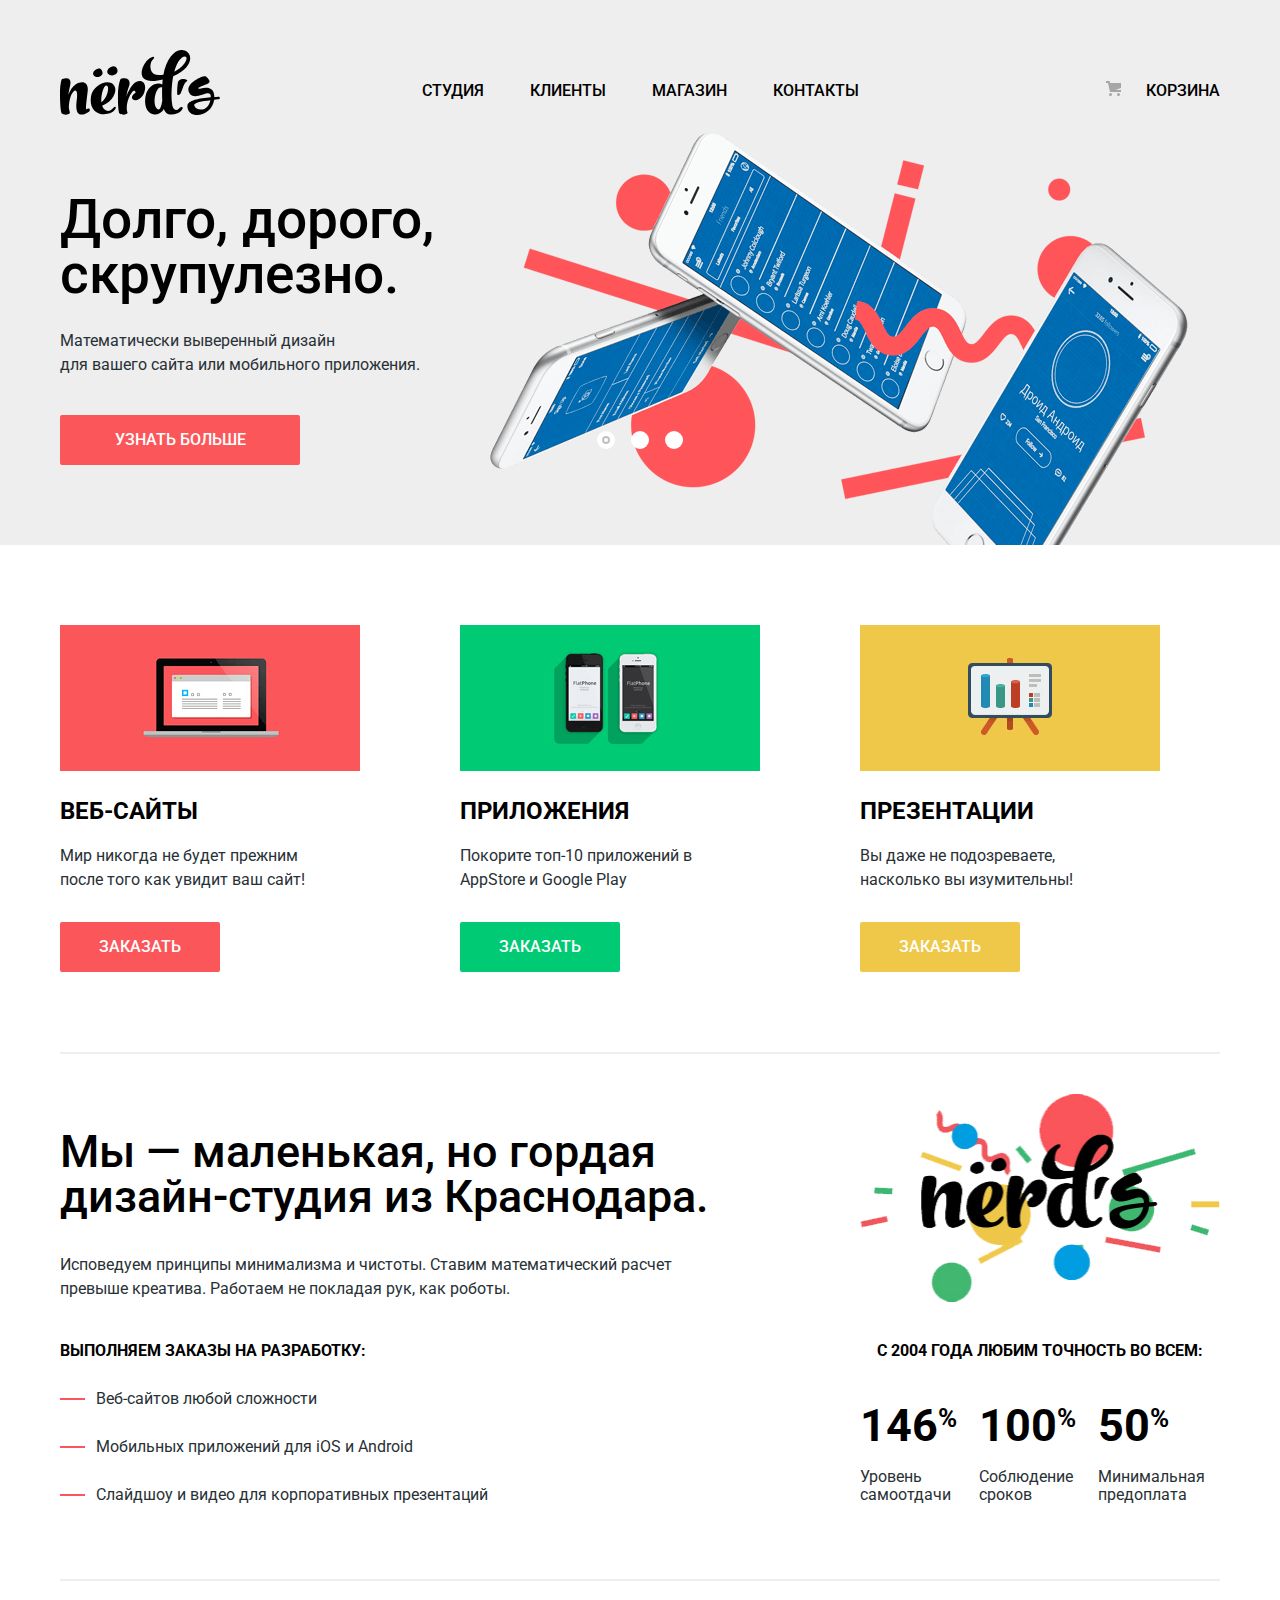
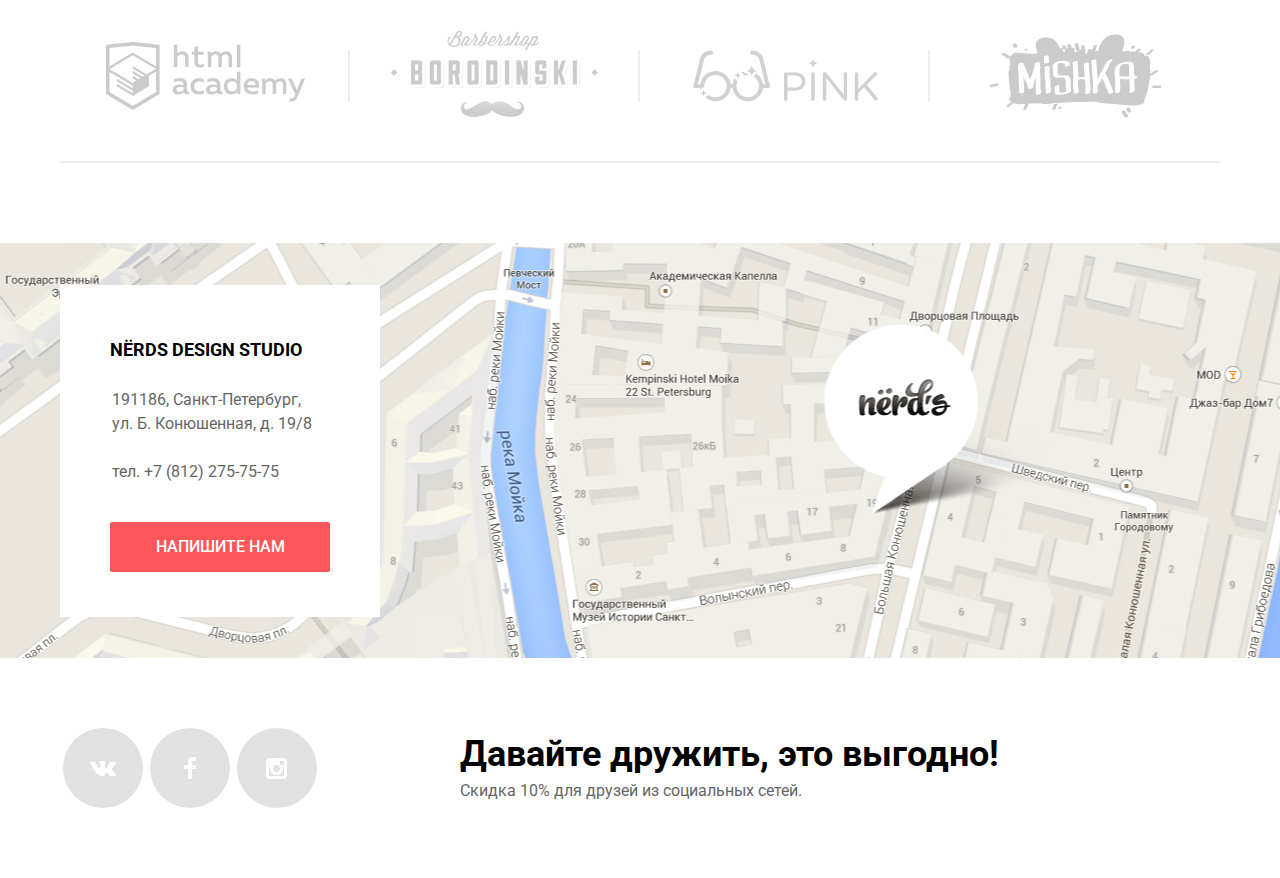
==== commit 5294175c: "Revert "Revert "Доработка проекта""" ====
--- a/index.html
+++ b/index.html
@@ -39,7 +39,7 @@
             <i></i>
           </div>
           <ul class="slider-list">
-            <li class="slider-item">
+            <li class="slider-item slider-show">
               <h3>Долго, дорого,<br> скрупулезно.</h3>
               <p>Математически выверенный дизайн<br>
                 для вашего сайта или мобильного приложения.</p>
@@ -127,10 +127,10 @@
           <h2 class="visually-hidden">Наши партнёры</h2>
           <ul class="partners-list">
             <li class="partners-item">
-              <a href="#"><img src="img/logo-html-academy.png" width="199" height="68" alt="Логотип HTML Academy"></a>
-            </li>
-            <li class="partners-item">
-              <a href="#"><img src="img/logo-borodinski.png" width="209" height="90" alt="Логотип Бородинский"></a>
+              <a href="https://htmlacademy.ru/" target="_blank"><img src="img/logo-html-academy.png" width="199" height="68" alt="Логотип HTML Academy"></a>
+            </li>
+            <li class="partners-item">
+              <a href="https://f4rral.github.io/project-barbershop/" target="_blank"><img src="img/logo-borodinski.png" width="209" height="90" alt="Логотип Бородинский"></a>
             </li>
             <li class="partners-item">
               <a href="#"><img src="img/logo-pink.png" width="185" height="52" alt="Логотип PINK"></a>
@@ -146,21 +146,34 @@
 
     <!-- FOOTER -->
     <footer class="main-footer">
-      <section class="footer-location">
-        <h2 class="visually-hidden">Где мы находимся</h2>
-        <div class="address-wrapper container">
-          <div class="address">
+      <section class="footer-map">
+        <div class="map-interactive">
+          <iframe 
+            src="https://yandex.ru/map-widget/v1/-/CCQxQUHO8A" 
+            frameborder="1" allowfullscreen="true">
+          </iframe>
+        </div>
+
+        <div class="contacts-wrapper container">
+          <div class="contacts">
             <h3>Nёrds design studio</h3>
             <p>
-              191186, Санкт-Петербург,<br>
-              ул. Б. Конюшенная, д. 19/8<br><br>
-              тел. +7 (812) 275-75-75<br>
+              <a class="address" href="https://yandex.ru/maps/-/CCQxQUHOLB" target="_blank">
+                191186, Санкт-Петербург,<br>
+                ул. Б. Конюшенная, д. 19/8<br>
+              </a>
+
+              <a class="telephone" href="tel:+78122757575">
+                <span>
+                  тел. +7 (812) 275-75-75<br>
+                </span>
+              </a>
             </p>
-            <a class="button button_pink" href="write-us.html">Напишите нам</a>
+            <a class="button button_pink button-write-us" href="write-us.html">Напишите нам</a>
           </div>
         </div>
       </section>
-
+      
       <section class="footer-social container">
         <h2 class="visually-hidden">Мы в социальных сетях</h2>
         <ul class="social-list">
@@ -182,24 +195,33 @@
     </footer>
 
     <!-- MODAL -->
-    <section class="write-us visually-hidden">
+    <section class="write-us">
       <h2>Напишите нам</h2>
-      <form action="http://echo.htmlacademy.ru" method="post">
-        <p>
-          <label for="write-us-name">Ваше имя:</label>
-          <input id="write-us-name" name="name" type="text" placeholder="Имя Фамилия">
+      <form class="write-us-form" action="http://echo.htmlacademy.ru" method="post">
+        <p class="write-us-contacts">
+          <label>
+            Ваше имя: <br> 
+            <input name="name" type="text" placeholder="Имя Фамилия" required>
+          </label>
+          <label>
+            Ваш e-mail: <br>
+            <input name="email" type="email" placeholder="email@example.com" required>
+          </label>
         </p>
-        <p>
-          <label for="write-us-email">Ваш e-mail:</label>
-          <input id="write-us-email" name="email" type="email" placeholder="email@example.com">
+        <p class="write-us-message">
+          <label>
+            Текст письма: <br>
+            <textarea name="message" placeholder="В свободной форме" required></textarea>
+          </label>
         </p>
-        <p>
-          <label for="write-us-message">Текст письма:</label>
-          <textarea id="write-us-message" name="message" placeholder="В свободной форме"></textarea>
+        <p class="write-us-submit">
+          <button class="button button_pink" type="submit">Отправить</button>
         </p>
-        <button class="button button_pink" type="submit">Отправить</button>
       </form>
-      <button type="button">Закрыть</button>
+      <button class="write-us-close" type="button">Закрыть</button>
     </section>
+
+    <script src="js/write-us.js"></script>
+    <script src="js/sleder.js"></script>
   </body>
 </html>
--- a/css/style.css
+++ b/css/style.css
@@ -265,13 +265,13 @@
   cursor: pointer;
 }
 
-.slider-controls i::after {
+.slider-controls i::before {
   content: "";
 
   position: absolute;
   top: 8px;
   left: 8px;
-  z-index: 1;
+  z-index: 2;
 
   width: 18px;
   height: 18px;
@@ -281,13 +281,13 @@
   border-radius: 50%;
 }
 
-.slider-controls .active::before {
+.slider-controls i.active::after {
   content: "";
-
+  
   position: absolute;
   left: 50%;
   top: 50%;
-  z-index: 2;
+  z-index: 3;
 
   width: 4px;
   height: 4px;
@@ -299,6 +299,8 @@
 }
 
 .slider-list {
+  position: relative;
+  min-height: 423px;
   margin: 0;
   padding: 0;
 
@@ -306,14 +308,26 @@
 }
 
 .slider-item {
-  display: none;
+  position: absolute;
+  visibility: hidden;
+  width: 100%;
   padding: 0;
   padding-top: 70px;
   padding-bottom: 80px;
-}
-
-.slider-item:nth-child(1) {
-  display: block;
+
+  opacity: 0;
+}
+
+.slider-show {
+  visibility: visible;
+  opacity: 1;
+  transition: opacity 1.5s, visibility 1.5s;
+}
+
+.slider-hidden {
+  visibility: hidden;
+  opacity: 0;
+  transition: opacity 1.5s, visibility 1.5s;
 }
 
 .slider-item:nth-child(1) {
@@ -493,7 +507,6 @@
 
 .criteria-list {
   display: flex;
-  /* justify-content: space-between; */
 
   margin: 0;
   padding: 0;
@@ -922,6 +935,9 @@
   position: relative;
 
   margin-bottom: 32px;
+  box-shadow: none;
+
+  transition: box-shadow 0.3s;
 }
 
 .templates-item:hover {
@@ -933,42 +949,50 @@
 }
 
 .templates-item:hover .cover-img {
-  outline: none;
+  outline-color: rgba(233, 233, 233, 0);
+}
+
+.templates-item:hover .template-info {
+  visibility: visible;
+  opacity: 1;
 }
 
 .cover-border {
   display: block;
 
   opacity: 0.1;
+
+  transition: opacity 0.3s;
 }
 
 .cover-img {
   display: block;
 
-  outline: 1px solid #ededed;
+  outline: 1px solid rgba(233, 233, 233, 1);
   outline-offset: -1px;
+
+  transition: outline-color 0.3s;
 }
 
 .template-info {
-  display: none;
+  visibility: hidden;
   position: absolute;
   bottom: 0;
+
+  box-sizing: border-box;
+  width: 100%;
+  height: 231px;
+
   padding-top: 32px;
   padding-left: 60px;
   padding-right: 60px;
   padding-bottom: 45px;
 
-  box-sizing: border-box;
-  width: 100%;
-  height: 231px;
-
   text-align: center;
-
   background-color: #eeeeee;
-}
-
-.templates-item:hover .template-info {
-  display: block;
+  opacity: 0;
+
+  transition: visibility 0.3s, opacity 0.3s;
 }
 
 .template-info .title {
@@ -1041,10 +1065,6 @@
 }
 
 /* FOOTER */
-.main-footer {
-  margin-bottom: 70px;
-}
-
 .footer-location {
   height: 415px;
   margin-bottom: 70px;
@@ -1054,7 +1074,27 @@
   background-repeat: no-repeat;
 }
 
-.address-wrapper {
+.footer-map {
+  position: relative;
+  height: 415px;
+}
+
+.map-interactive {
+  position: absolute;
+  background-image: url("../img/location-on-map.png");
+  background-position: center -160px;
+  width: 100%;
+  height: 100%;
+}
+
+.map-interactive iframe {
+  width: 100%;
+  height: 100%;
+
+  border: none;
+}
+
+.contacts-wrapper {
   display: flex;
   flex-direction: column;
   justify-content: center;
@@ -1062,7 +1102,7 @@
   height: 100%;
 }
 
-.address {
+.contacts {
   padding-top: 50px;
   padding-bottom: 45px;
   padding-left: 50px;
@@ -1070,9 +1110,11 @@
 
   vertical-align: middle;
   background-color: #ffffff;
-}
-
-.address h3 {
+
+  z-index: 20;
+}
+
+.contacts h3 {
   margin: 0;
   padding: 0;
   margin-bottom: 23px;
@@ -1083,24 +1125,45 @@
   text-transform: uppercase;
 }
 
-.address p {
-  margin: 0;
-  padding: 0;
+.contacts p {
+  margin: 0;
+  padding: 0;
+
+  padding-left: 2px;
+}
+
+.contacts .address,
+.contacts .telephone {
+  display: block;
+
+  line-height: 24px;
+  color: #666666;
+}
+
+.contacts .address:hover,
+.contacts .telephone:hover {
+  color: #fb565a;
+}
+
+.contacts .address {
+  margin-bottom: 24px;
+}
+
+.contacts .telephone {
   margin-bottom: 38px;
-  padding-left: 2px;
-
-  line-height: 18px;
-  color: #666666;
-}
-
-.address .button {
+}
+
+.contacts .button {
   display: block;
   width: 220px;
+
   padding: 16px 0;
 }
 
 .footer-social {
   display: flex;
+  margin-top: 70px;
+  margin-bottom: 70px;
 }
 
 .social-list {
@@ -1168,10 +1231,67 @@
 }
 
 /* MODAL */
+.write-us {
+  visibility: hidden;
+  position: fixed;
+  box-sizing: border-box;
+
+  bottom: 180px;
+  left: 50%;
+  z-index: 100;
+
+  width: 960px;
+  height: 590px;
+
+  margin-left: -480px;
+  padding: 70px 100px;
+
+  background-color: #ffffff;
+
+  box-shadow: 0 20px 40px rgba(0, 0, 0, 0.7);
+}
+
+.write-us-show {
+  visibility: visible;
+
+  animation: move-in 0.6s;
+  transition: visibility 0.6s;
+}
+
+.write-us-hidden {
+  visibility: hidden;
+
+  animation: move-out 0.6s;
+  transition: visibility 0.6s;
+}
+
+.write-us-send {
+  visibility: hidden;
+
+  animation: move-send 0.6s;
+}
+
+.write-us-error {
+  animation: shake 0.6s;
+}
+
 .write-us h2 {
+  margin: 0;
+
   font-size: 45px;
   font-weight: 500;
   line-height: 45px;
+}
+
+.write-us p {
+  margin: 0;
+  margin-top: 40px;
+}
+
+.write-us-contacts {
+  display: flex;
+  justify-content: space-between;
+  flex-wrap: wrap;
 }
 
 .write-us label {
@@ -1182,7 +1302,18 @@
 
 .write-us input,
 .write-us textarea {
+  box-sizing: border-box;
+  width: 100%;
+  padding: 14px;
+  margin-top: 10px;
+
   border: 2px solid #d7dcde;
+  border-radius: 4px;
+}
+
+.write-us input:invalid,
+.write-us textarea:invalid {
+  border: 2px solid #e74246;
 }
 
 .write-us input:hover,
@@ -1193,9 +1324,138 @@
 .write-us input:focus,
 .write-us textarea:focus {
   border: 2px solid #000000;
-}
-
-.write-us input:invalid,
-.write-us textarea:invalid {
-  border: 2px solid #e74246;
+  outline: none;
+}
+
+.write-us-contacts label {
+  width: 360px;
+}
+
+.write-us button[type="submit"] {
+  width: 260px;
+  padding: 16px 0;
+}
+
+.write-us textarea {
+  height: 118px;
+  resize: none;
+}
+
+.write-us-close {
+  position: absolute;
+  top: 75px;
+  right: 87px;
+
+  font-size: 0;
+
+  width: 26px;
+  height: 26px;
+
+  background-color: transparent;
+  border: none;
+  opacity: 0.3;
+  cursor: pointer;
+}
+
+.write-us-close::before,
+.write-us-close::after {
+  position: absolute;
+  top: 11px;
+  right: 0;
+
+  content: "";
+
+  width: 26px;
+  height: 4px;
+
+  border-radius: 2px;
+  background-color: #fb565a;
+}
+
+.write-us-close::before {
+  transform: rotate(45deg);
+}
+
+.write-us-close::after {
+  transform: rotate(-45deg);
+}
+
+.write-us-close:hover {
+  opacity: 1;
+}
+
+.write-us-close:focus,
+.write-us-close:active {
+  opacity: 0.1;
+  outline: none;
+}
+
+/* ANIMATION */
+
+@keyframes move-in {
+  0% {
+    transform: translateX(-2000px);
+  }
+
+  70% {
+    transform: translateX(30px);
+  }
+
+  90% {
+    transform: translateX(-10px);
+  }
+
+  100% {
+    transform: translateX(0);
+  }
+}
+
+@keyframes move-out {
+  0% {
+    transform: translateX(0);
+  }
+
+  20% {
+    transform: translateX(30px);
+  }
+
+  100% {
+    transform: translateX(-2000px);
+  }
+}
+
+@keyframes move-send {
+  0% {
+    transform: translateX(0);
+  }
+
+  20% {
+    transform: translateX(-30px);
+  }
+
+  100% {
+    transform: translateX(2000px);
+  }
+}
+
+@keyframes shake {
+  0%,
+  100% {
+    transform: translateX(0);
+  }
+
+  10%,
+  30%,
+  50%,
+  70%,
+  90% {
+    transform: translateX(-10px);
+  }
+
+  20%,
+  40%,
+  60%,
+  80% {
+    transform: translateX(10px);
+  }
 }